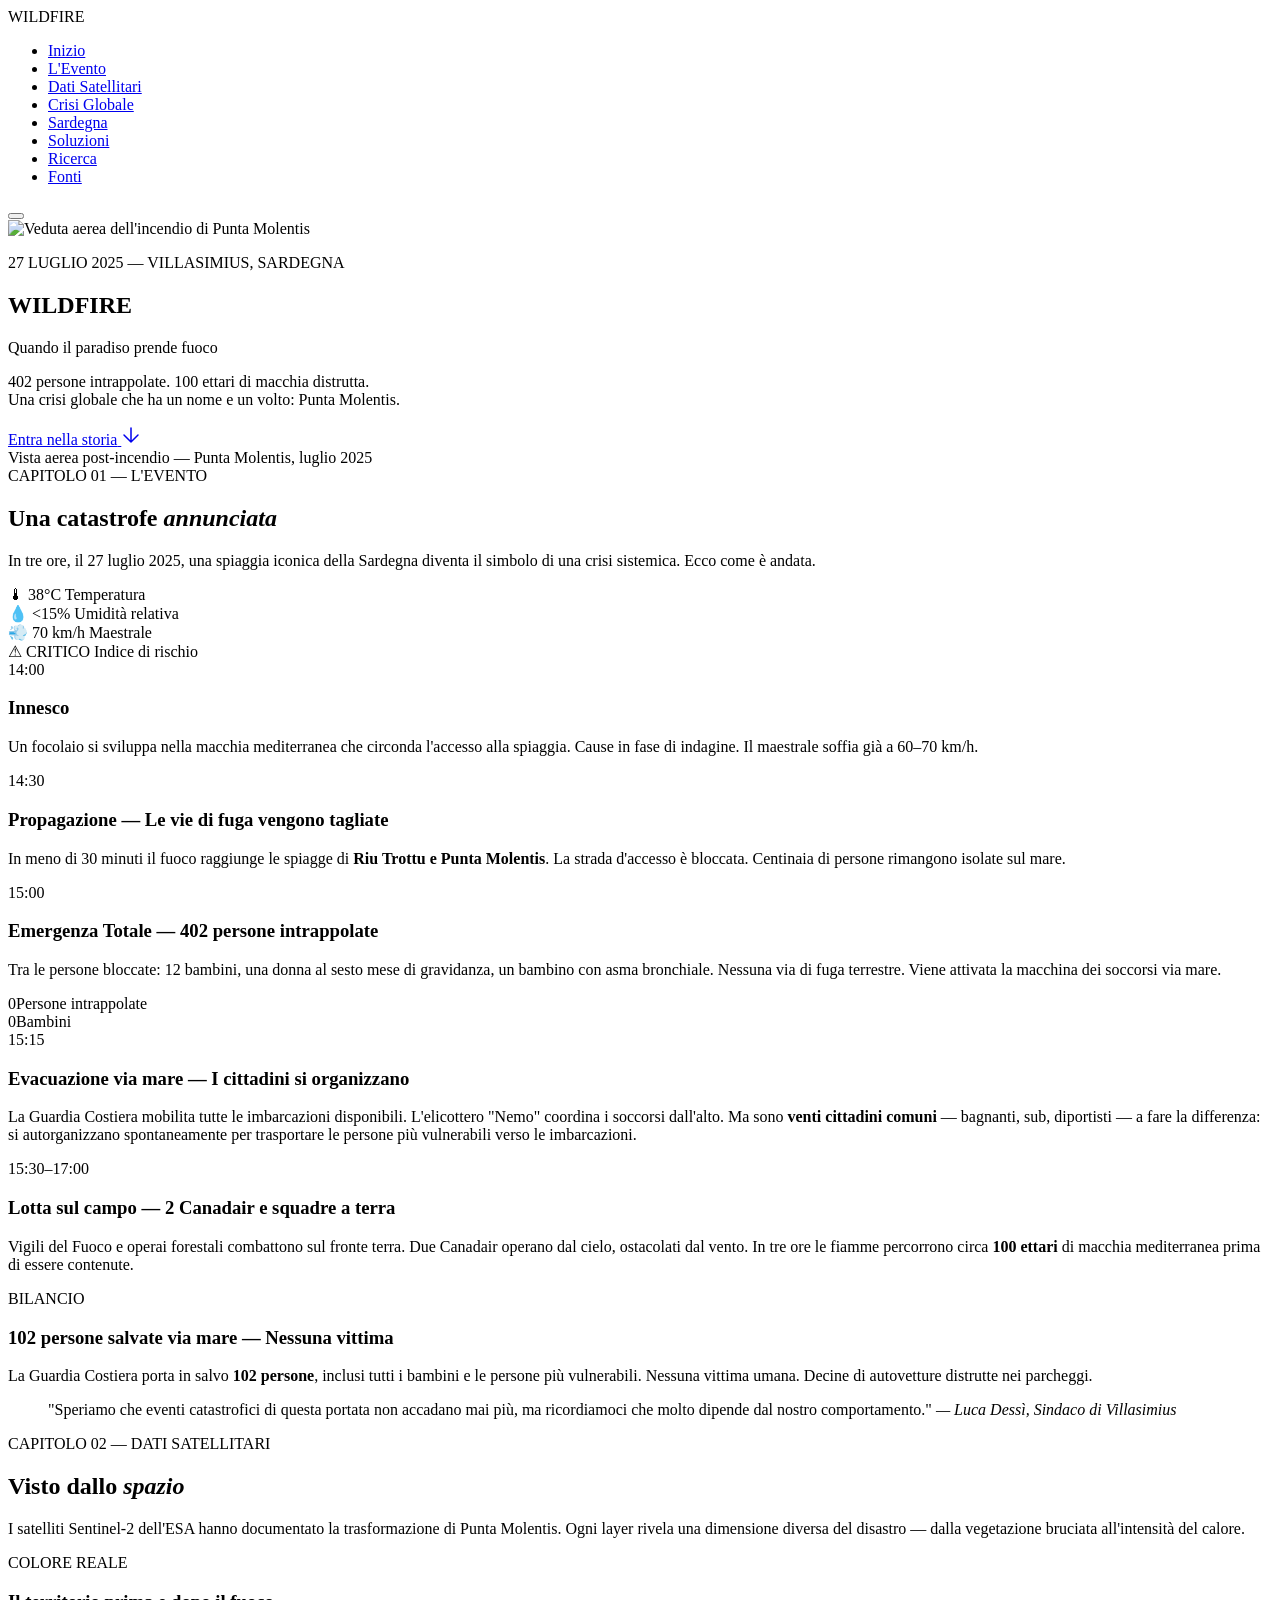
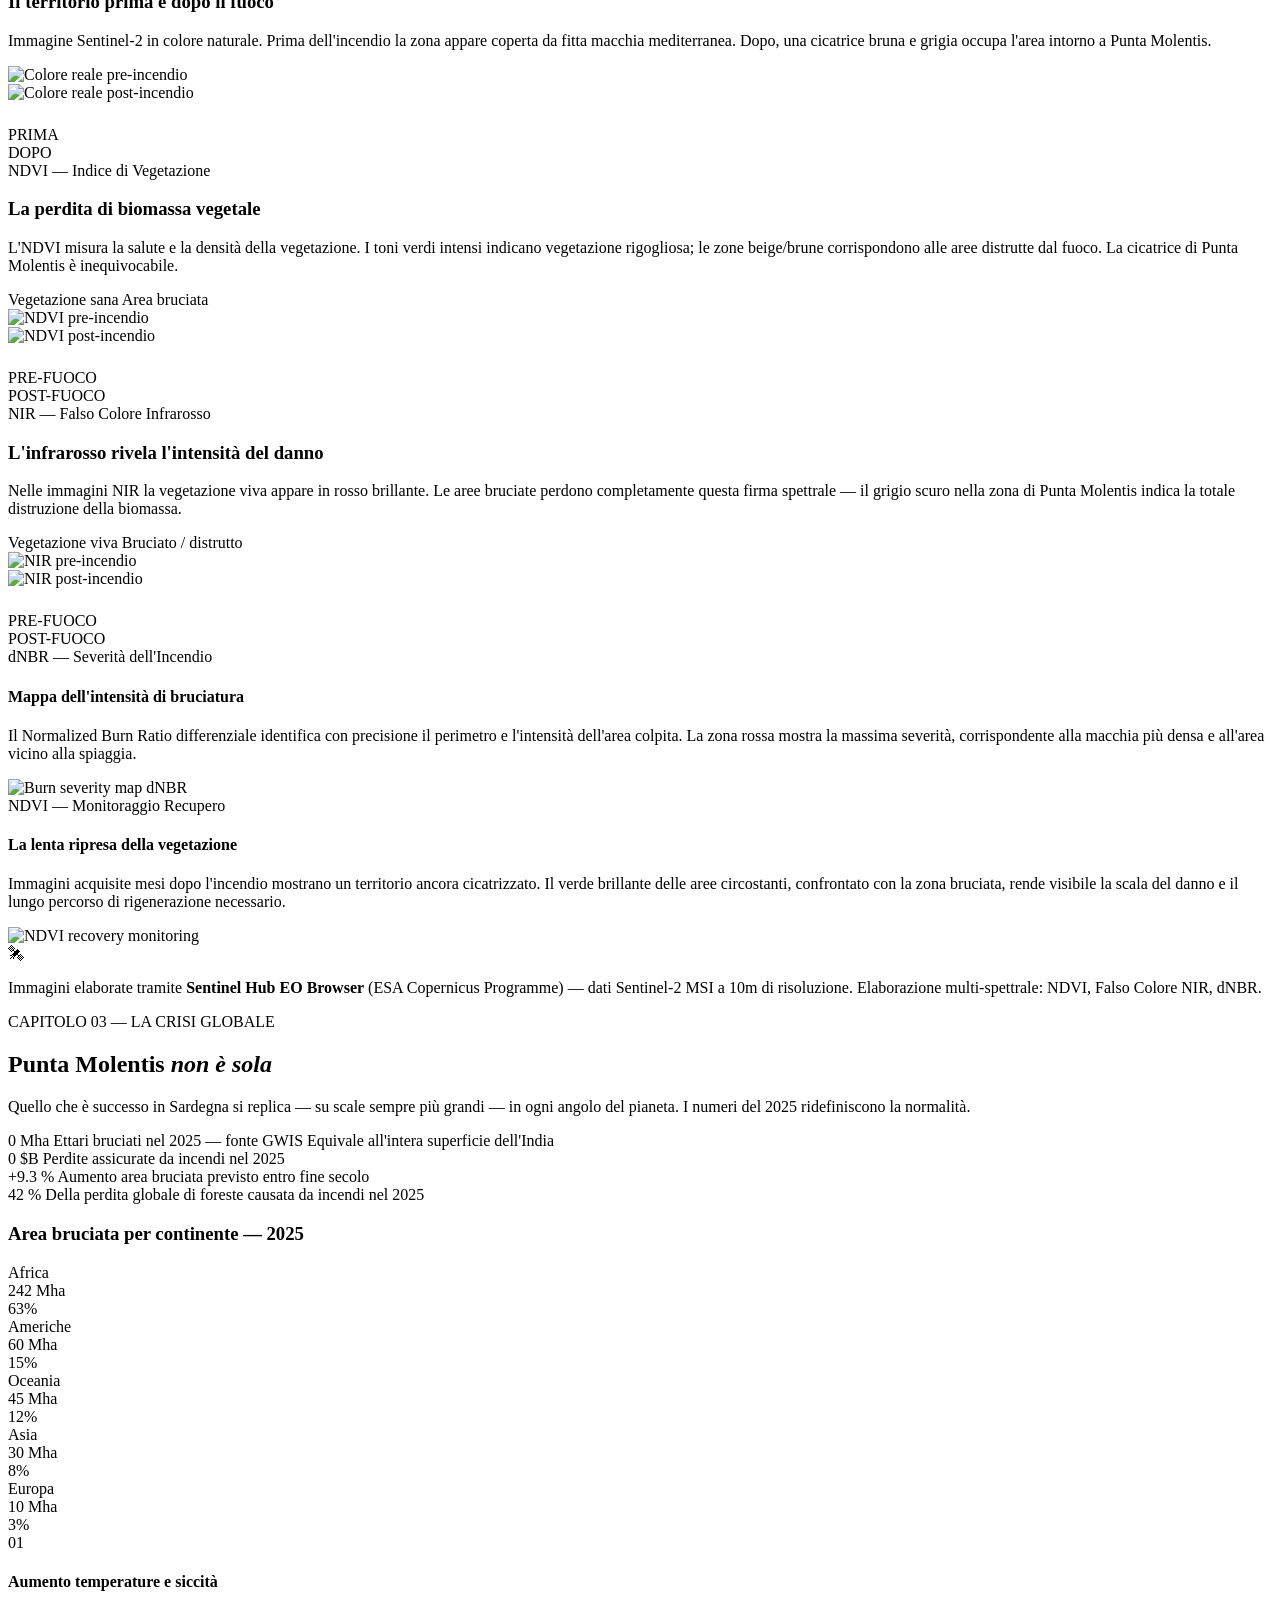
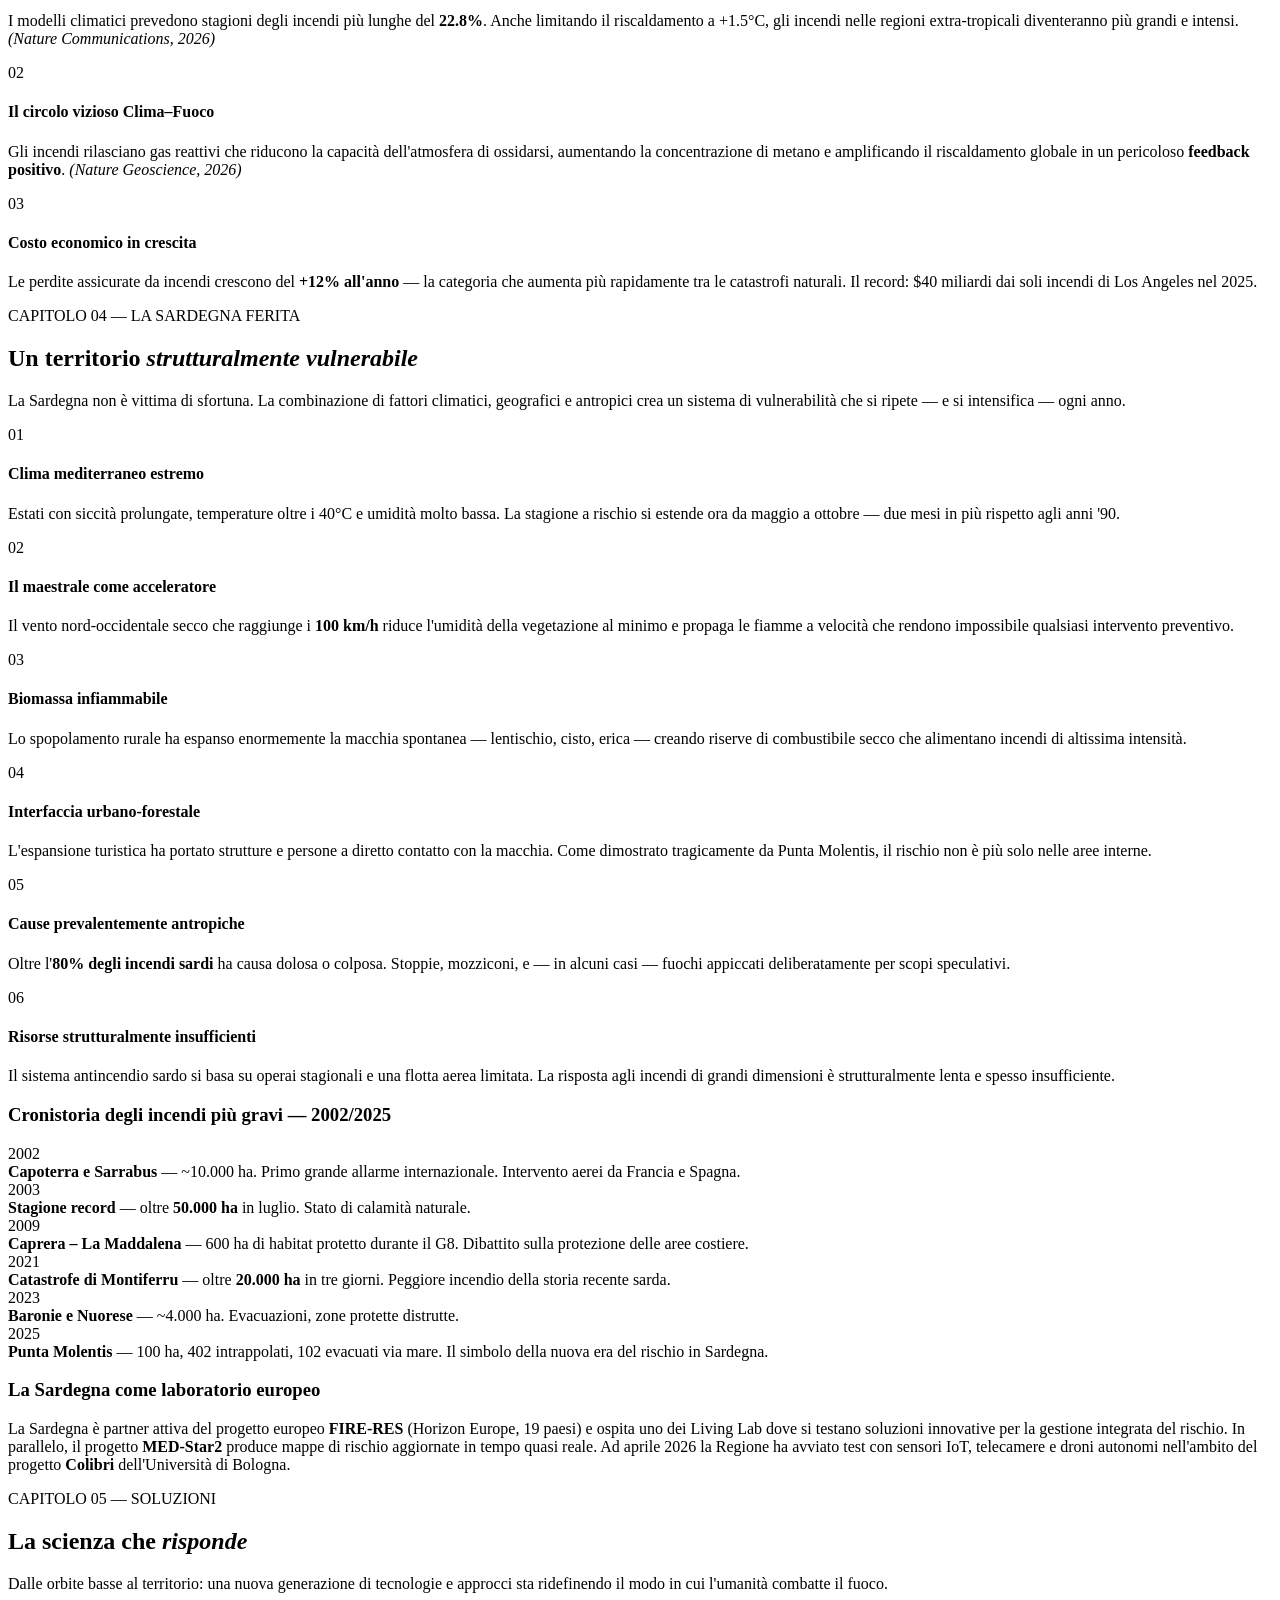
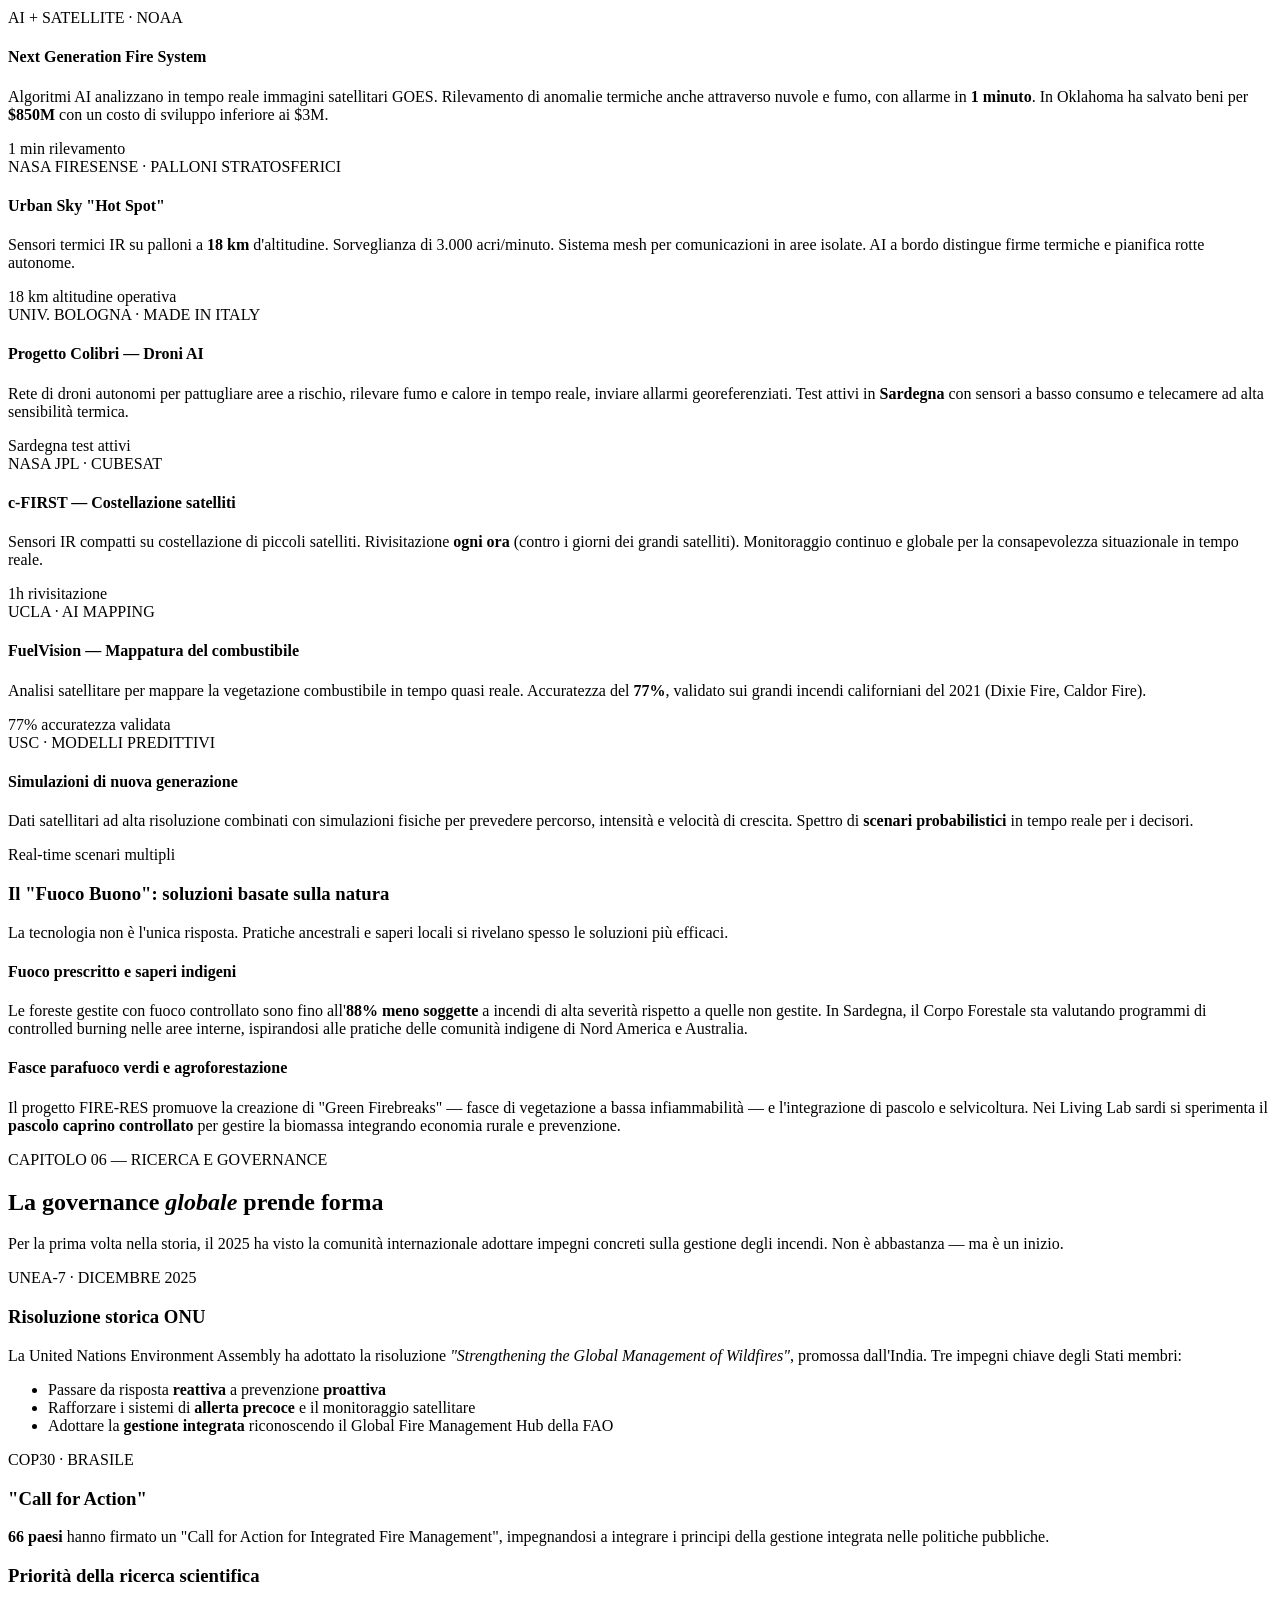
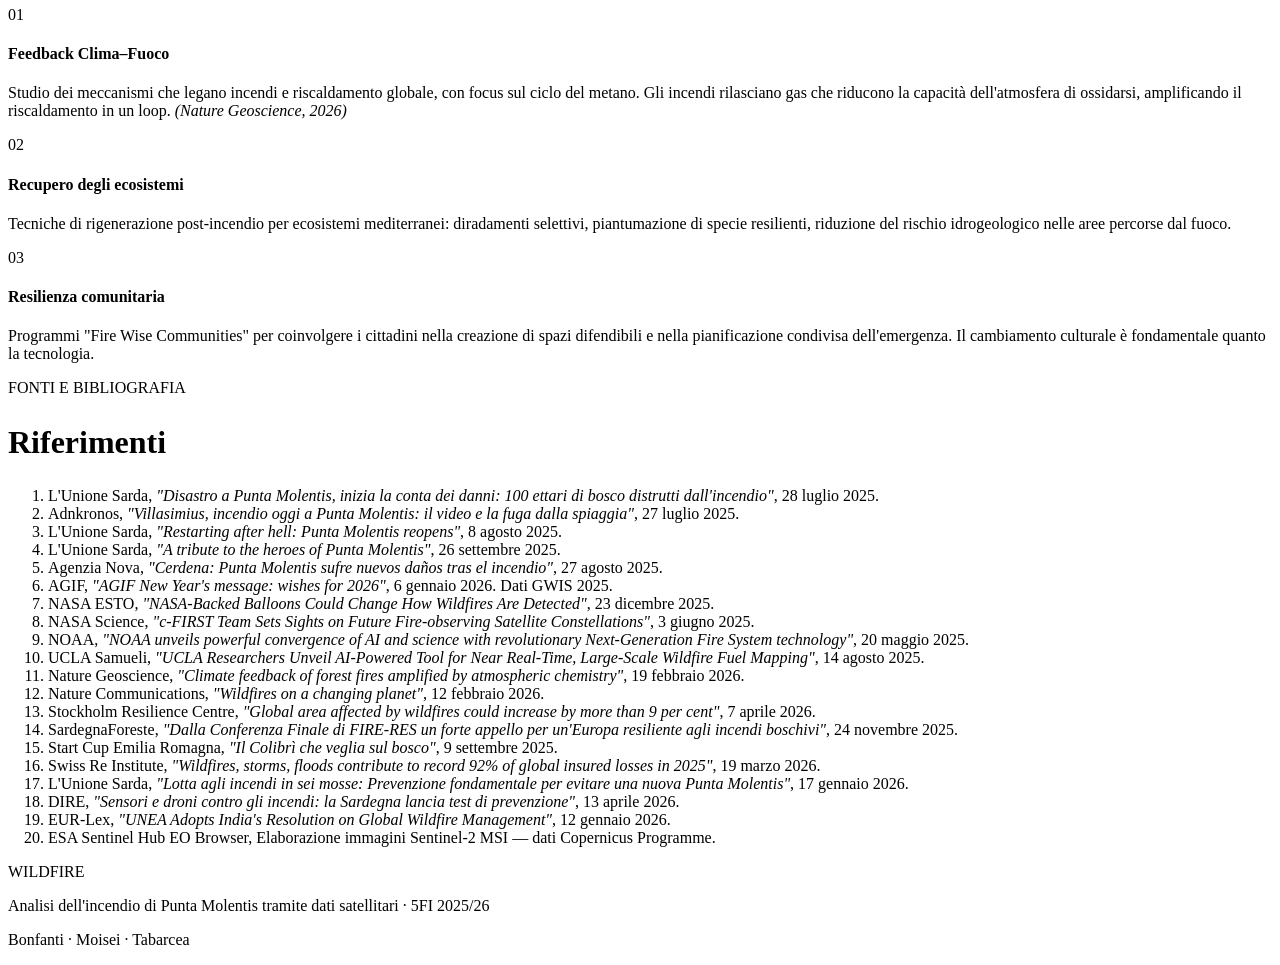
==== index.html @ 7dfd3ebc "Add files via upload" ====
<!DOCTYPE html>
<html lang="it">
<head>
  <meta charset="UTF-8" />
  <meta name="viewport" content="width=device-width, initial-scale=1.0"/>
  <title>Wildfire — Punta Molentis</title>
  <link rel="preconnect" href="https://fonts.googleapis.com"/>
  <link href="https://fonts.googleapis.com/css2?family=Playfair+Display:ital,wght@0,400;0,700;0,900;1,400;1,700&family=Outfit:wght@300;400;500;600;700&family=Space+Mono:ital,wght@0,400;0,700;1,400&display=swap" rel="stylesheet"/>
  <link rel="stylesheet" href="style.css"/>
</head>
<body>

  <!-- PROGRESS BAR -->
  <div class="progress-bar" id="progressBar"></div>

  <!-- NAV -->
  <nav class="navbar" id="navbar">
    <div class="nav-logo">WILDFIRE</div>
    <ul class="nav-links" id="navLinks">
      <li><a href="#hero">Inizio</a></li>
      <li><a href="#evento">L'Evento</a></li>
      <li><a href="#satellite">Dati Satellitari</a></li>
      <li><a href="#globale">Crisi Globale</a></li>
      <li><a href="#sardegna">Sardegna</a></li>
      <li><a href="#soluzioni">Soluzioni</a></li>
      <li><a href="#ricerca">Ricerca</a></li>
      <li><a href="#fonti">Fonti</a></li>
    </ul>
    <button class="nav-burger" id="burger" aria-label="Menu">
      <span></span><span></span><span></span>
    </button>
  </nav>

  <!-- ════════════════════════════════════════
       HERO — PUNTA MOLENTIS
  ════════════════════════════════════════ -->
  <section id="hero" class="hero">
    <div class="hero-bg">
      <img src="punta-molentis.jpeg" alt="Veduta aerea dell'incendio di Punta Molentis" class="hero-img" loading="eager"/>
      <div class="hero-overlay"></div>
    </div>
    <div class="hero-content">
      <p class="hero-date">27 LUGLIO 2025 — VILLASIMIUS, SARDEGNA</p>
      <h1 class="hero-title">WILDFIRE</h1>
      <p class="hero-subtitle">Quando il paradiso prende fuoco</p>
      <p class="hero-desc">402 persone intrappolate. 100 ettari di macchia distrutta.<br/>Una crisi globale che ha un nome e un volto: Punta Molentis.</p>
      <a href="#evento" class="hero-cta">
        <span>Entra nella storia</span>
        <svg width="20" height="20" viewBox="0 0 20 20" fill="none"><path d="M10 3v14M3 10l7 7 7-7" stroke="currentColor" stroke-width="1.5" stroke-linecap="round" stroke-linejoin="round"/></svg>
      </a>
    </div>
    <div class="hero-caption">Vista aerea post-incendio — Punta Molentis, luglio 2025</div>
  </section>

  <!-- ════════════════════════════════════════
       EVENTO — 27 LUGLIO
  ════════════════════════════════════════ -->
  <section id="evento" class="section sect-dark">
    <div class="chapter-label">CAPITOLO 01 — L'EVENTO</div>
    <div class="container">
      <h2 class="section-title">Una catastrofe <em>annunciata</em></h2>
      <p class="section-lead">In tre ore, il 27 luglio 2025, una spiaggia iconica della Sardegna diventa il simbolo di una crisi sistemica. Ecco come è andata.</p>

      <div class="conditions-bar">
        <div class="cond-item">
          <span class="cond-icon">🌡</span>
          <span class="cond-val">38°C</span>
          <span class="cond-label">Temperatura</span>
        </div>
        <div class="cond-item">
          <span class="cond-icon">💧</span>
          <span class="cond-val">&lt;15%</span>
          <span class="cond-label">Umidità relativa</span>
        </div>
        <div class="cond-item">
          <span class="cond-icon">💨</span>
          <span class="cond-val">70 km/h</span>
          <span class="cond-label">Maestrale</span>
        </div>
        <div class="cond-item cond-critical">
          <span class="cond-icon">⚠</span>
          <span class="cond-val">CRITICO</span>
          <span class="cond-label">Indice di rischio</span>
        </div>
      </div>

      <div class="timeline-v">

        <div class="tv-item" data-reveal>
          <div class="tv-time">14:00</div>
          <div class="tv-dot"></div>
          <div class="tv-body">
            <h3>Innesco</h3>
            <p>Un focolaio si sviluppa nella macchia mediterranea che circonda l'accesso alla spiaggia. Cause in fase di indagine. Il maestrale soffia già a 60–70 km/h.</p>
          </div>
        </div>

        <div class="tv-item" data-reveal>
          <div class="tv-time">14:30</div>
          <div class="tv-dot"></div>
          <div class="tv-body">
            <h3>Propagazione — Le vie di fuga vengono tagliate</h3>
            <p>In meno di 30 minuti il fuoco raggiunge le spiagge di <strong>Riu Trottu e Punta Molentis</strong>. La strada d'accesso è bloccata. Centinaia di persone rimangono isolate sul mare.</p>
          </div>
        </div>

        <div class="tv-item tv-critical" data-reveal>
          <div class="tv-time">15:00</div>
          <div class="tv-dot"></div>
          <div class="tv-body">
            <h3>Emergenza Totale — 402 persone intrappolate</h3>
            <p>Tra le persone bloccate: 12 bambini, una donna al sesto mese di gravidanza, un bambino con asma bronchiale. Nessuna via di fuga terrestre. Viene attivata la macchina dei soccorsi via mare.</p>
            <div class="tv-stat-row">
              <div class="tv-stat"><span class="ts-n" data-target="402">0</span><span class="ts-l">Persone intrappolate</span></div>
              <div class="tv-stat"><span class="ts-n" data-target="12">0</span><span class="ts-l">Bambini</span></div>
            </div>
          </div>
        </div>

        <div class="tv-item" data-reveal>
          <div class="tv-time">15:15</div>
          <div class="tv-dot"></div>
          <div class="tv-body">
            <h3>Evacuazione via mare — I cittadini si organizzano</h3>
            <p>La Guardia Costiera mobilita tutte le imbarcazioni disponibili. L'elicottero "Nemo" coordina i soccorsi dall'alto. Ma sono <strong>venti cittadini comuni</strong> — bagnanti, sub, diportisti — a fare la differenza: si autorganizzano spontaneamente per trasportare le persone più vulnerabili verso le imbarcazioni.</p>
          </div>
        </div>

        <div class="tv-item" data-reveal>
          <div class="tv-time">15:30–17:00</div>
          <div class="tv-dot"></div>
          <div class="tv-body">
            <h3>Lotta sul campo — 2 Canadair e squadre a terra</h3>
            <p>Vigili del Fuoco e operai forestali combattono sul fronte terra. Due Canadair operano dal cielo, ostacolati dal vento. In tre ore le fiamme percorrono circa <strong>100 ettari</strong> di macchia mediterranea prima di essere contenute.</p>
          </div>
        </div>

        <div class="tv-item tv-end" data-reveal>
          <div class="tv-time">BILANCIO</div>
          <div class="tv-dot tv-dot-end"></div>
          <div class="tv-body">
            <h3>102 persone salvate via mare — Nessuna vittima</h3>
            <p>La Guardia Costiera porta in salvo <strong>102 persone</strong>, inclusi tutti i bambini e le persone più vulnerabili. Nessuna vittima umana. Decine di autovetture distrutte nei parcheggi.</p>
            <blockquote class="inline-quote">
              "Speriamo che eventi catastrofici di questa portata non accadano mai più, ma ricordiamoci che molto dipende dal nostro comportamento."
              <cite>— Luca Dessì, Sindaco di Villasimius</cite>
            </blockquote>
          </div>
        </div>

      </div><!-- end timeline -->
    </div>
  </section>

  <!-- ════════════════════════════════════════
       DATI SATELLITARI
  ════════════════════════════════════════ -->
  <section id="satellite" class="section sect-black">
    <div class="chapter-label">CAPITOLO 02 — DATI SATELLITARI</div>
    <div class="container">
      <h2 class="section-title">Visto dallo <em>spazio</em></h2>
      <p class="section-lead">I satelliti Sentinel-2 dell'ESA hanno documentato la trasformazione di Punta Molentis. Ogni layer rivela una dimensione diversa del disastro — dalla vegetazione bruciata all'intensità del calore.</p>

      <!-- True Color Before/After Slider -->
      <div class="sat-block" data-reveal>
        <div class="sat-meta">
          <div class="sat-badge">COLORE REALE</div>
          <h3 class="sat-title">Il territorio prima e dopo il fuoco</h3>
          <p class="sat-desc">Immagine Sentinel-2 in colore naturale. Prima dell'incendio la zona appare coperta da fitta macchia mediterranea. Dopo, una cicatrice bruna e grigia occupa l'area intorno a Punta Molentis.</p>
        </div>
        <div class="compare-wrap">
          <div class="compare-slider" id="cs1">
            <img class="cs-before" src="Screenshot_2026-04-22_alle_10_32_32.png" alt="Colore reale pre-incendio"/>
            <div class="cs-after-wrap">
              <img class="cs-after" src="Screenshot_2026-04-22_alle_10_30_17.png" alt="Colore reale post-incendio"/>
            </div>
            <div class="cs-handle" id="cs1-handle">
              <div class="cs-line"></div>
              <div class="cs-btn">
                <svg width="20" height="20" viewBox="0 0 20 20"><path d="M6 10l-4 0M14 10l4 0M6 10l4-4M6 10l4 4M14 10l-4-4M14 10l-4 4" stroke="white" stroke-width="1.5" stroke-linecap="round"/></svg>
              </div>
            </div>
            <div class="cs-label-before">PRIMA</div>
            <div class="cs-label-after">DOPO</div>
          </div>
        </div>
      </div>

      <!-- NDVI Slider -->
      <div class="sat-block sat-block-reverse" data-reveal>
        <div class="sat-meta">
          <div class="sat-badge sat-green">NDVI — Indice di Vegetazione</div>
          <h3 class="sat-title">La perdita di biomassa vegetale</h3>
          <p class="sat-desc">L'NDVI misura la salute e la densità della vegetazione. I toni verdi intensi indicano vegetazione rigogliosa; le zone beige/brune corrispondono alle aree distrutte dal fuoco. La cicatrice di Punta Molentis è inequivocabile.</p>
          <div class="sat-legend">
            <span class="leg-item"><span class="leg-dot" style="background:#2d6e00"></span>Vegetazione sana</span>
            <span class="leg-item"><span class="leg-dot" style="background:#c8b060"></span>Area bruciata</span>
          </div>
        </div>
        <div class="compare-wrap">
          <div class="compare-slider" id="cs2">
            <img class="cs-before" src="Screenshot_2026-04-22_alle_10_36_27.png" alt="NDVI pre-incendio"/>
            <div class="cs-after-wrap">
              <img class="cs-after" src="Screenshot_2026-04-22_alle_10_43_47.png" alt="NDVI post-incendio"/>
            </div>
            <div class="cs-handle" id="cs2-handle">
              <div class="cs-line"></div>
              <div class="cs-btn">
                <svg width="20" height="20" viewBox="0 0 20 20"><path d="M6 10l-4 0M14 10l4 0M6 10l4-4M6 10l4 4M14 10l-4-4M14 10l-4 4" stroke="white" stroke-width="1.5" stroke-linecap="round"/></svg>
              </div>
            </div>
            <div class="cs-label-before">PRE-FUOCO</div>
            <div class="cs-label-after">POST-FUOCO</div>
          </div>
        </div>
      </div>

      <!-- NIR Slider -->
      <div class="sat-block" data-reveal>
        <div class="sat-meta">
          <div class="sat-badge sat-red">NIR — Falso Colore Infrarosso</div>
          <h3 class="sat-title">L'infrarosso rivela l'intensità del danno</h3>
          <p class="sat-desc">Nelle immagini NIR la vegetazione viva appare in rosso brillante. Le aree bruciate perdono completamente questa firma spettrale — il grigio scuro nella zona di Punta Molentis indica la totale distruzione della biomassa.</p>
          <div class="sat-legend">
            <span class="leg-item"><span class="leg-dot" style="background:#cc0000"></span>Vegetazione viva</span>
            <span class="leg-item"><span class="leg-dot" style="background:#3a2a1a"></span>Bruciato / distrutto</span>
          </div>
        </div>
        <div class="compare-wrap">
          <div class="compare-slider" id="cs3">
            <img class="cs-before" src="Screenshot_2026-04-22_alle_10_38_03.png" alt="NIR pre-incendio"/>
            <div class="cs-after-wrap">
              <img class="cs-after" src="Screenshot_2026-04-22_alle_10_38_48.png" alt="NIR post-incendio"/>
            </div>
            <div class="cs-handle" id="cs3-handle">
              <div class="cs-line"></div>
              <div class="cs-btn">
                <svg width="20" height="20" viewBox="0 0 20 20"><path d="M6 10l-4 0M14 10l4 0M6 10l4-4M6 10l4 4M14 10l-4-4M14 10l-4 4" stroke="white" stroke-width="1.5" stroke-linecap="round"/></svg>
              </div>
            </div>
            <div class="cs-label-before">PRE-FUOCO</div>
            <div class="cs-label-after">POST-FUOCO</div>
          </div>
        </div>
      </div>

      <!-- Burn Severity + Recovery -->
      <div class="sat-pair" data-reveal>
        <div class="sat-pair-item">
          <div class="sat-badge sat-orange">dNBR — Severità dell'Incendio</div>
          <h4>Mappa dell'intensità di bruciatura</h4>
          <p>Il Normalized Burn Ratio differenziale identifica con precisione il perimetro e l'intensità dell'area colpita. La zona rossa mostra la massima severità, corrispondente alla macchia più densa e all'area vicino alla spiaggia.</p>
          <img src="Screenshot_2026-04-22_alle_10_39_31.png" alt="Burn severity map dNBR" class="sat-single-img"/>
        </div>
        <div class="sat-pair-item">
          <div class="sat-badge sat-green">NDVI — Monitoraggio Recupero</div>
          <h4>La lenta ripresa della vegetazione</h4>
          <p>Immagini acquisite mesi dopo l'incendio mostrano un territorio ancora cicatrizzato. Il verde brillante delle aree circostanti, confrontato con la zona bruciata, rende visibile la scala del danno e il lungo percorso di rigenerazione necessario.</p>
          <img src="Screenshot_2026-04-22_alle_10_44_49.png" alt="NDVI recovery monitoring" class="sat-single-img"/>
        </div>
      </div>

      <div class="sat-note" data-reveal>
        <span class="sat-note-icon">🛰</span>
        <p>Immagini elaborate tramite <strong>Sentinel Hub EO Browser</strong> (ESA Copernicus Programme) — dati Sentinel-2 MSI a 10m di risoluzione. Elaborazione multi-spettrale: NDVI, Falso Colore NIR, dNBR.</p>
      </div>
    </div>
  </section>

  <!-- ════════════════════════════════════════
       CRISI GLOBALE
  ════════════════════════════════════════ -->
  <section id="globale" class="section sect-dark">
    <div class="chapter-label">CAPITOLO 03 — LA CRISI GLOBALE</div>
    <div class="container">
      <h2 class="section-title">Punta Molentis <em>non è sola</em></h2>
      <p class="section-lead">Quello che è successo in Sardegna si replica — su scale sempre più grandi — in ogni angolo del pianeta. I numeri del 2025 ridefiniscono la normalità.</p>

      <div class="big-numbers-grid" data-reveal>
        <div class="bn-item bn-main">
          <span class="bn-number" data-target="386">0</span>
          <span class="bn-unit">Mha</span>
          <span class="bn-label">Ettari bruciati nel 2025 — fonte GWIS</span>
          <span class="bn-context">Equivale all'intera superficie dell'India</span>
        </div>
        <div class="bn-item">
          <span class="bn-number" data-target="107">0</span>
          <span class="bn-unit">$B</span>
          <span class="bn-label">Perdite assicurate da incendi nel 2025</span>
        </div>
        <div class="bn-item">
          <span class="bn-number bn-pct">+9.3</span>
          <span class="bn-unit">%</span>
          <span class="bn-label">Aumento area bruciata previsto entro fine secolo</span>
        </div>
        <div class="bn-item">
          <span class="bn-number bn-pct">42</span>
          <span class="bn-unit">%</span>
          <span class="bn-label">Della perdita globale di foreste causata da incendi nel 2025</span>
        </div>
      </div>

      <!-- Bar Chart -->
      <div class="chart-section" data-reveal>
        <h3 class="chart-title">Area bruciata per continente — 2025</h3>
        <div class="bar-chart">
          <div class="bar-row">
            <span class="bar-label">Africa</span>
            <div class="bar-track">
              <div class="bar-fill" style="--w:63%">
                <span class="bar-val">242 Mha</span>
              </div>
            </div>
            <span class="bar-pct">63%</span>
          </div>
          <div class="bar-row">
            <span class="bar-label">Americhe</span>
            <div class="bar-track">
              <div class="bar-fill" style="--w:15.5%">
                <span class="bar-val">60 Mha</span>
              </div>
            </div>
            <span class="bar-pct">15%</span>
          </div>
          <div class="bar-row">
            <span class="bar-label">Oceania</span>
            <div class="bar-track">
              <div class="bar-fill" style="--w:11.7%">
                <span class="bar-val">45 Mha</span>
              </div>
            </div>
            <span class="bar-pct">12%</span>
          </div>
          <div class="bar-row">
            <span class="bar-label">Asia</span>
            <div class="bar-track">
              <div class="bar-fill" style="--w:7.8%">
                <span class="bar-val">30 Mha</span>
              </div>
            </div>
            <span class="bar-pct">8%</span>
          </div>
          <div class="bar-row bar-highlight">
            <span class="bar-label">Europa</span>
            <div class="bar-track">
              <div class="bar-fill" style="--w:2.6%">
                <span class="bar-val">10 Mha</span>
              </div>
            </div>
            <span class="bar-pct">3%</span>
          </div>
        </div>
      </div>

      <!-- Factors -->
      <div class="factors-grid" data-reveal>
        <div class="factor-card">
          <div class="factor-num">01</div>
          <h4>Aumento temperature e siccità</h4>
          <p>I modelli climatici prevedono stagioni degli incendi più lunghe del <strong>22.8%</strong>. Anche limitando il riscaldamento a +1.5°C, gli incendi nelle regioni extra-tropicali diventeranno più grandi e intensi. <em>(Nature Communications, 2026)</em></p>
        </div>
        <div class="factor-card">
          <div class="factor-num">02</div>
          <h4>Il circolo vizioso Clima–Fuoco</h4>
          <p>Gli incendi rilasciano gas reattivi che riducono la capacità dell'atmosfera di ossidarsi, aumentando la concentrazione di metano e amplificando il riscaldamento globale in un pericoloso <strong>feedback positivo</strong>. <em>(Nature Geoscience, 2026)</em></p>
        </div>
        <div class="factor-card">
          <div class="factor-num">03</div>
          <h4>Costo economico in crescita</h4>
          <p>Le perdite assicurate da incendi crescono del <strong>+12% all'anno</strong> — la categoria che aumenta più rapidamente tra le catastrofi naturali. Il record: $40 miliardi dai soli incendi di Los Angeles nel 2025.</p>
        </div>
      </div>
    </div>
  </section>

  <!-- ════════════════════════════════════════
       SARDEGNA
  ════════════════════════════════════════ -->
  <section id="sardegna" class="section sect-mid">
    <div class="chapter-label">CAPITOLO 04 — LA SARDEGNA FERITA</div>
    <div class="container">
      <h2 class="section-title">Un territorio <em>strutturalmente vulnerabile</em></h2>
      <p class="section-lead">La Sardegna non è vittima di sfortuna. La combinazione di fattori climatici, geografici e antropici crea un sistema di vulnerabilità che si ripete — e si intensifica — ogni anno.</p>

      <div class="vuln-grid" data-reveal>
        <div class="vc">
          <div class="vc-n">01</div>
          <h4>Clima mediterraneo estremo</h4>
          <p>Estati con siccità prolungate, temperature oltre i 40°C e umidità molto bassa. La stagione a rischio si estende ora da maggio a ottobre — due mesi in più rispetto agli anni '90.</p>
        </div>
        <div class="vc">
          <div class="vc-n">02</div>
          <h4>Il maestrale come acceleratore</h4>
          <p>Il vento nord-occidentale secco che raggiunge i <strong>100 km/h</strong> riduce l'umidità della vegetazione al minimo e propaga le fiamme a velocità che rendono impossibile qualsiasi intervento preventivo.</p>
        </div>
        <div class="vc">
          <div class="vc-n">03</div>
          <h4>Biomassa infiammabile</h4>
          <p>Lo spopolamento rurale ha espanso enormemente la macchia spontanea — lentischio, cisto, erica — creando riserve di combustibile secco che alimentano incendi di altissima intensità.</p>
        </div>
        <div class="vc">
          <div class="vc-n">04</div>
          <h4>Interfaccia urbano-forestale</h4>
          <p>L'espansione turistica ha portato strutture e persone a diretto contatto con la macchia. Come dimostrato tragicamente da Punta Molentis, il rischio non è più solo nelle aree interne.</p>
        </div>
        <div class="vc">
          <div class="vc-n">05</div>
          <h4>Cause prevalentemente antropiche</h4>
          <p>Oltre l'<strong>80% degli incendi sardi</strong> ha causa dolosa o colposa. Stoppie, mozziconi, e — in alcuni casi — fuochi appiccati deliberatamente per scopi speculativi.</p>
        </div>
        <div class="vc">
          <div class="vc-n">06</div>
          <h4>Risorse strutturalmente insufficienti</h4>
          <p>Il sistema antincendio sardo si basa su operai stagionali e una flotta aerea limitata. La risposta agli incendi di grandi dimensioni è strutturalmente lenta e spesso insufficiente.</p>
        </div>
      </div>

      <!-- Timeline storica -->
      <h3 class="sub-title" data-reveal>Cronistoria degli incendi più gravi — 2002/2025</h3>
      <div class="hist-timeline" data-reveal>
        <div class="ht-item">
          <div class="ht-year">2002</div>
          <div class="ht-text">
            <strong>Capoterra e Sarrabus</strong> — ~10.000 ha. Primo grande allarme internazionale. Intervento aerei da Francia e Spagna.
          </div>
        </div>
        <div class="ht-item">
          <div class="ht-year">2003</div>
          <div class="ht-text">
            <strong>Stagione record</strong> — oltre <strong>50.000 ha</strong> in luglio. Stato di calamità naturale.
          </div>
        </div>
        <div class="ht-item">
          <div class="ht-year">2009</div>
          <div class="ht-text">
            <strong>Caprera – La Maddalena</strong> — 600 ha di habitat protetto durante il G8. Dibattito sulla protezione delle aree costiere.
          </div>
        </div>
        <div class="ht-item">
          <div class="ht-year">2021</div>
          <div class="ht-text">
            <strong>Catastrofe di Montiferru</strong> — oltre <strong>20.000 ha</strong> in tre giorni. Peggiore incendio della storia recente sarda.
          </div>
        </div>
        <div class="ht-item">
          <div class="ht-year">2023</div>
          <div class="ht-text">
            <strong>Baronie e Nuorese</strong> — ~4.000 ha. Evacuazioni, zone protette distrutte.
          </div>
        </div>
        <div class="ht-item ht-now">
          <div class="ht-year">2025</div>
          <div class="ht-text">
            <strong>Punta Molentis</strong> — 100 ha, 402 intrappolati, 102 evacuati via mare. Il simbolo della nuova era del rischio in Sardegna.
          </div>
        </div>
      </div>

      <div class="project-box" data-reveal>
        <h3>La Sardegna come laboratorio europeo</h3>
        <p>La Sardegna è partner attiva del progetto europeo <strong>FIRE-RES</strong> (Horizon Europe, 19 paesi) e ospita uno dei Living Lab dove si testano soluzioni innovative per la gestione integrata del rischio. In parallelo, il progetto <strong>MED-Star2</strong> produce mappe di rischio aggiornate in tempo quasi reale. Ad aprile 2026 la Regione ha avviato test con sensori IoT, telecamere e droni autonomi nell'ambito del progetto <strong>Colibri</strong> dell'Università di Bologna.</p>
      </div>
    </div>
  </section>

  <!-- ════════════════════════════════════════
       SOLUZIONI
  ════════════════════════════════════════ -->
  <section id="soluzioni" class="section sect-dark">
    <div class="chapter-label">CAPITOLO 05 — SOLUZIONI</div>
    <div class="container">
      <h2 class="section-title">La scienza che <em>risponde</em></h2>
      <p class="section-lead">Dalle orbite basse al territorio: una nuova generazione di tecnologie e approcci sta ridefinendo il modo in cui l'umanità combatte il fuoco.</p>

      <div class="sol-grid">
        <div class="sol-card" data-reveal>
          <div class="sol-tag">AI + SATELLITE · NOAA</div>
          <h4>Next Generation Fire System</h4>
          <p>Algoritmi AI analizzano in tempo reale immagini satellitari GOES. Rilevamento di anomalie termiche anche attraverso nuvole e fumo, con allarme in <strong>1 minuto</strong>. In Oklahoma ha salvato beni per <strong>$850M</strong> con un costo di sviluppo inferiore ai $3M.</p>
          <div class="sol-metric"><span>1 min</span> rilevamento</div>
        </div>
        <div class="sol-card" data-reveal>
          <div class="sol-tag">NASA FIRESENSE · PALLONI STRATOSFERICI</div>
          <h4>Urban Sky "Hot Spot"</h4>
          <p>Sensori termici IR su palloni a <strong>18 km</strong> d'altitudine. Sorveglianza di 3.000 acri/minuto. Sistema mesh per comunicazioni in aree isolate. AI a bordo distingue firme termiche e pianifica rotte autonome.</p>
          <div class="sol-metric"><span>18 km</span> altitudine operativa</div>
        </div>
        <div class="sol-card" data-reveal>
          <div class="sol-tag">UNIV. BOLOGNA · MADE IN ITALY</div>
          <h4>Progetto Colibri — Droni AI</h4>
          <p>Rete di droni autonomi per pattugliare aree a rischio, rilevare fumo e calore in tempo reale, inviare allarmi georeferenziati. Test attivi in <strong>Sardegna</strong> con sensori a basso consumo e telecamere ad alta sensibilità termica.</p>
          <div class="sol-metric"><span>Sardegna</span> test attivi</div>
        </div>
        <div class="sol-card" data-reveal>
          <div class="sol-tag">NASA JPL · CUBESAT</div>
          <h4>c-FIRST — Costellazione satelliti</h4>
          <p>Sensori IR compatti su costellazione di piccoli satelliti. Rivisitazione <strong>ogni ora</strong> (contro i giorni dei grandi satelliti). Monitoraggio continuo e globale per la consapevolezza situazionale in tempo reale.</p>
          <div class="sol-metric"><span>1h</span> rivisitazione</div>
        </div>
        <div class="sol-card" data-reveal>
          <div class="sol-tag">UCLA · AI MAPPING</div>
          <h4>FuelVision — Mappatura del combustibile</h4>
          <p>Analisi satellitare per mappare la vegetazione combustibile in tempo quasi reale. Accuratezza del <strong>77%</strong>, validato sui grandi incendi californiani del 2021 (Dixie Fire, Caldor Fire).</p>
          <div class="sol-metric"><span>77%</span> accuratezza validata</div>
        </div>
        <div class="sol-card" data-reveal>
          <div class="sol-tag">USC · MODELLI PREDITTIVI</div>
          <h4>Simulazioni di nuova generazione</h4>
          <p>Dati satellitari ad alta risoluzione combinati con simulazioni fisiche per prevedere percorso, intensità e velocità di crescita. Spettro di <strong>scenari probabilistici</strong> in tempo reale per i decisori.</p>
          <div class="sol-metric"><span>Real-time</span> scenari multipli</div>
        </div>
      </div>

      <div class="nature-section" data-reveal>
        <div class="ns-header">
          <h3>Il "Fuoco Buono": soluzioni basate sulla natura</h3>
          <p>La tecnologia non è l'unica risposta. Pratiche ancestrali e saperi locali si rivelano spesso le soluzioni più efficaci.</p>
        </div>
        <div class="ns-grid">
          <div class="ns-item">
            <h4>Fuoco prescritto e saperi indigeni</h4>
            <p>Le foreste gestite con fuoco controllato sono fino all'<strong>88% meno soggette</strong> a incendi di alta severità rispetto a quelle non gestite. In Sardegna, il Corpo Forestale sta valutando programmi di controlled burning nelle aree interne, ispirandosi alle pratiche delle comunità indigene di Nord America e Australia.</p>
          </div>
          <div class="ns-item">
            <h4>Fasce parafuoco verdi e agroforestazione</h4>
            <p>Il progetto FIRE-RES promuove la creazione di "Green Firebreaks" — fasce di vegetazione a bassa infiammabilità — e l'integrazione di pascolo e selvicoltura. Nei Living Lab sardi si sperimenta il <strong>pascolo caprino controllato</strong> per gestire la biomassa integrando economia rurale e prevenzione.</p>
          </div>
        </div>
      </div>
    </div>
  </section>

  <!-- ════════════════════════════════════════
       RICERCA
  ════════════════════════════════════════ -->
  <section id="ricerca" class="section sect-black">
    <div class="chapter-label">CAPITOLO 06 — RICERCA E GOVERNANCE</div>
    <div class="container">
      <h2 class="section-title">La governance <em>globale</em> prende forma</h2>
      <p class="section-lead">Per la prima volta nella storia, il 2025 ha visto la comunità internazionale adottare impegni concreti sulla gestione degli incendi. Non è abbastanza — ma è un inizio.</p>

      <div class="gov-grid" data-reveal>
        <div class="gov-card gov-big">
          <div class="gov-badge">UNEA-7 · DICEMBRE 2025</div>
          <h3>Risoluzione storica ONU</h3>
          <p>La United Nations Environment Assembly ha adottato la risoluzione <em>"Strengthening the Global Management of Wildfires"</em>, promossa dall'India. Tre impegni chiave degli Stati membri:</p>
          <ul class="gov-list">
            <li>Passare da risposta <strong>reattiva</strong> a prevenzione <strong>proattiva</strong></li>
            <li>Rafforzare i sistemi di <strong>allerta precoce</strong> e il monitoraggio satellitare</li>
            <li>Adottare la <strong>gestione integrata</strong> riconoscendo il Global Fire Management Hub della FAO</li>
          </ul>
        </div>
        <div class="gov-card">
          <div class="gov-badge">COP30 · BRASILE</div>
          <h3>"Call for Action"</h3>
          <p><strong>66 paesi</strong> hanno firmato un "Call for Action for Integrated Fire Management", impegnandosi a integrare i principi della gestione integrata nelle politiche pubbliche.</p>
        </div>
      </div>

      <h3 class="sub-title" data-reveal>Priorità della ricerca scientifica</h3>
      <div class="res-grid" data-reveal>
        <div class="res-item">
          <span class="res-n">01</span>
          <h4>Feedback Clima–Fuoco</h4>
          <p>Studio dei meccanismi che legano incendi e riscaldamento globale, con focus sul ciclo del metano. Gli incendi rilasciano gas che riducono la capacità dell'atmosfera di ossidarsi, amplificando il riscaldamento in un loop. <em>(Nature Geoscience, 2026)</em></p>
        </div>
        <div class="res-item">
          <span class="res-n">02</span>
          <h4>Recupero degli ecosistemi</h4>
          <p>Tecniche di rigenerazione post-incendio per ecosistemi mediterranei: diradamenti selettivi, piantumazione di specie resilienti, riduzione del rischio idrogeologico nelle aree percorse dal fuoco.</p>
        </div>
        <div class="res-item">
          <span class="res-n">03</span>
          <h4>Resilienza comunitaria</h4>
          <p>Programmi "Fire Wise Communities" per coinvolgere i cittadini nella creazione di spazi difendibili e nella pianificazione condivisa dell'emergenza. Il cambiamento culturale è fondamentale quanto la tecnologia.</p>
        </div>
      </div>
  
  <!-- ════════════════════════════════════════
       FONTI
  ════════════════════════════════════════ -->
  <section id="fonti" class="section sect-black">
    <div class="container">
      <div class="chapter-label">FONTI E BIBLIOGRAFIA</div>
      <h2 class="section-title" style="font-size:2rem">Riferimenti</h2>
      <ol class="bib-list">
        <li>L'Unione Sarda, <em>"Disastro a Punta Molentis, inizia la conta dei danni: 100 ettari di bosco distrutti dall'incendio"</em>, 28 luglio 2025.</li>
        <li>Adnkronos, <em>"Villasimius, incendio oggi a Punta Molentis: il video e la fuga dalla spiaggia"</em>, 27 luglio 2025.</li>
        <li>L'Unione Sarda, <em>"Restarting after hell: Punta Molentis reopens"</em>, 8 agosto 2025.</li>
        <li>L'Unione Sarda, <em>"A tribute to the heroes of Punta Molentis"</em>, 26 settembre 2025.</li>
        <li>Agenzia Nova, <em>"Cerdena: Punta Molentis sufre nuevos daños tras el incendio"</em>, 27 agosto 2025.</li>
        <li>AGIF, <em>"AGIF New Year's message: wishes for 2026"</em>, 6 gennaio 2026. Dati GWIS 2025.</li>
        <li>NASA ESTO, <em>"NASA-Backed Balloons Could Change How Wildfires Are Detected"</em>, 23 dicembre 2025.</li>
        <li>NASA Science, <em>"c-FIRST Team Sets Sights on Future Fire-observing Satellite Constellations"</em>, 3 giugno 2025.</li>
        <li>NOAA, <em>"NOAA unveils powerful convergence of AI and science with revolutionary Next-Generation Fire System technology"</em>, 20 maggio 2025.</li>
        <li>UCLA Samueli, <em>"UCLA Researchers Unveil AI-Powered Tool for Near Real-Time, Large-Scale Wildfire Fuel Mapping"</em>, 14 agosto 2025.</li>
        <li>Nature Geoscience, <em>"Climate feedback of forest fires amplified by atmospheric chemistry"</em>, 19 febbraio 2026.</li>
        <li>Nature Communications, <em>"Wildfires on a changing planet"</em>, 12 febbraio 2026.</li>
        <li>Stockholm Resilience Centre, <em>"Global area affected by wildfires could increase by more than 9 per cent"</em>, 7 aprile 2026.</li>
        <li>SardegnaForeste, <em>"Dalla Conferenza Finale di FIRE-RES un forte appello per un'Europa resiliente agli incendi boschivi"</em>, 24 novembre 2025.</li>
        <li>Start Cup Emilia Romagna, <em>"Il Colibrì che veglia sul bosco"</em>, 9 settembre 2025.</li>
        <li>Swiss Re Institute, <em>"Wildfires, storms, floods contribute to record 92% of global insured losses in 2025"</em>, 19 marzo 2026.</li>
        <li>L'Unione Sarda, <em>"Lotta agli incendi in sei mosse: Prevenzione fondamentale per evitare una nuova Punta Molentis"</em>, 17 gennaio 2026.</li>
        <li>DIRE, <em>"Sensori e droni contro gli incendi: la Sardegna lancia test di prevenzione"</em>, 13 aprile 2026.</li>
        <li>EUR-Lex, <em>"UNEA Adopts India's Resolution on Global Wildfire Management"</em>, 12 gennaio 2026.</li>
        <li>ESA Sentinel Hub EO Browser, Elaborazione immagini Sentinel-2 MSI — dati Copernicus Programme.</li>
      </ol>
    </div>
  </section>

  <footer class="site-footer">
    <p class="footer-title">WILDFIRE</p>
    <p class="footer-sub">Analisi dell'incendio di Punta Molentis tramite dati satellitari · 5FI 2025/26</p>
    <p class="footer-names">Bonfanti · Moisei · Tabarcea</p>
  </footer>

  <script src="script.js"></script>
</body>
</html>
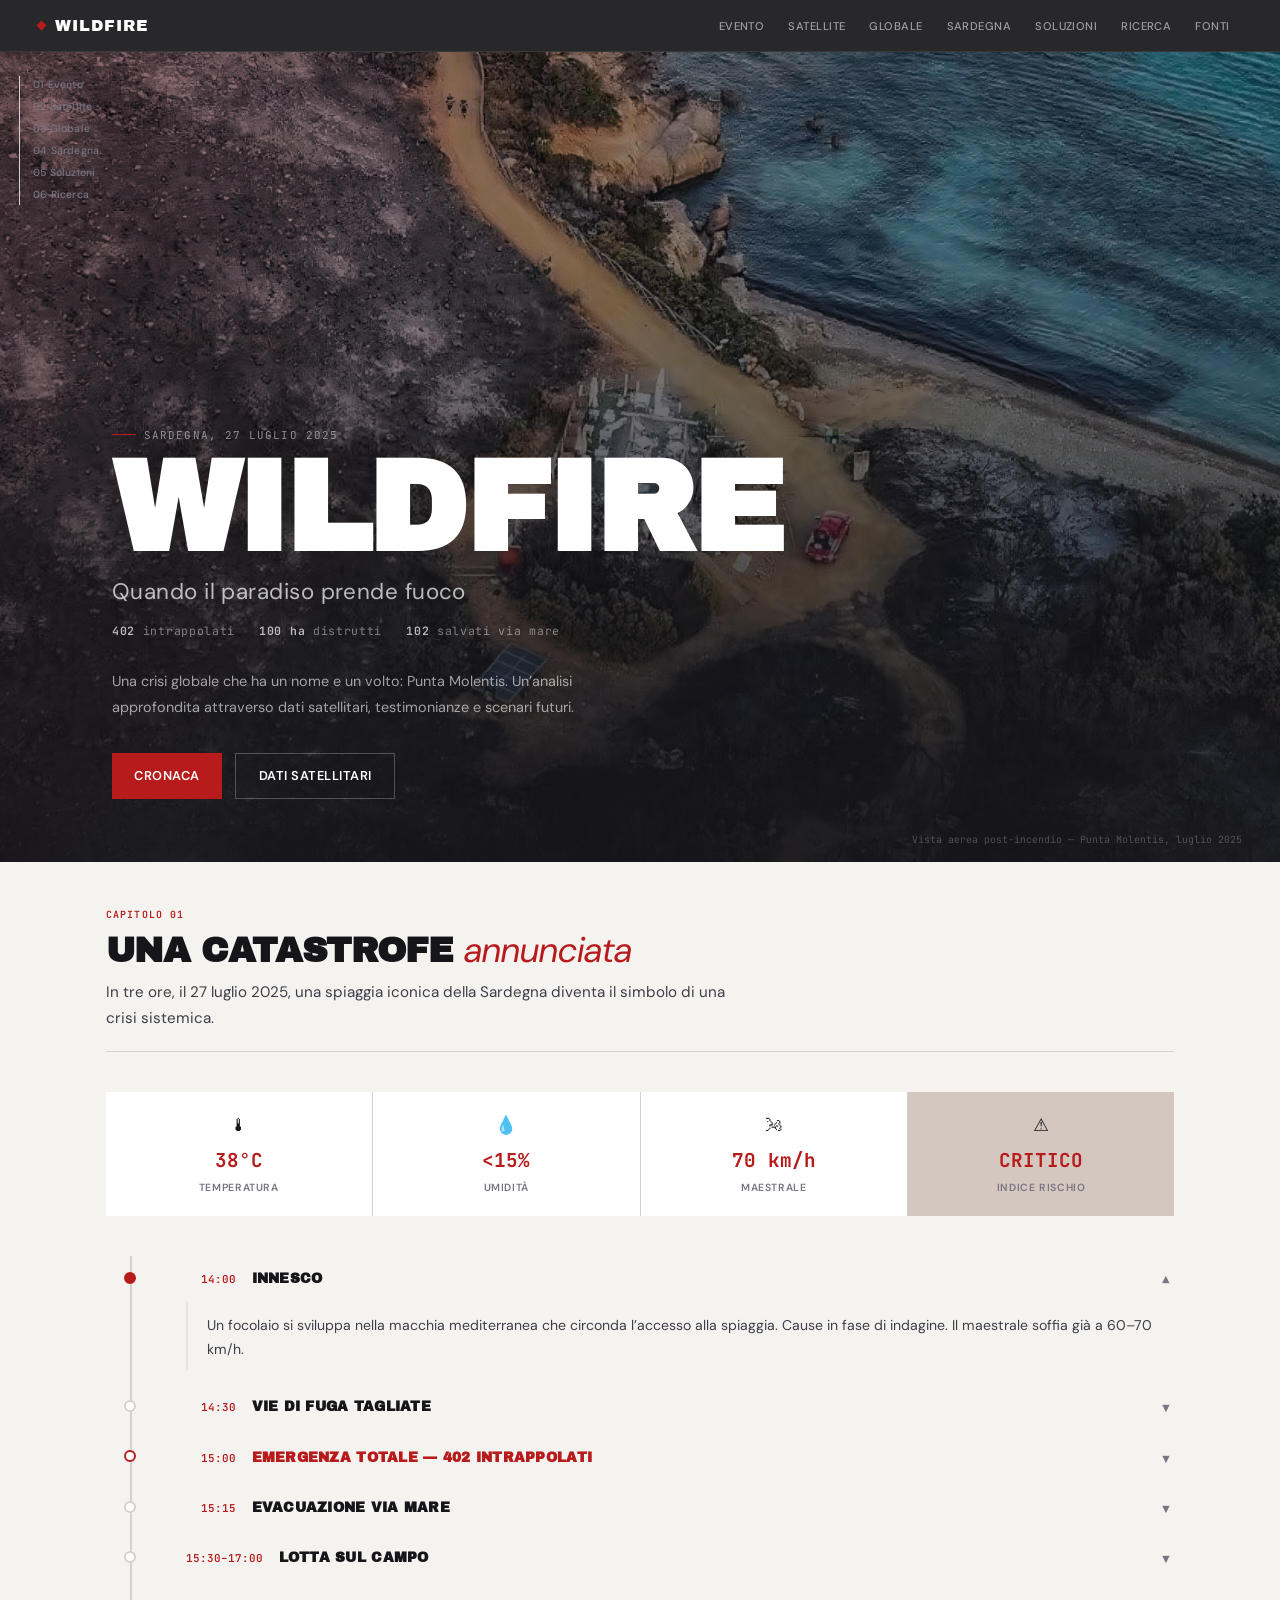
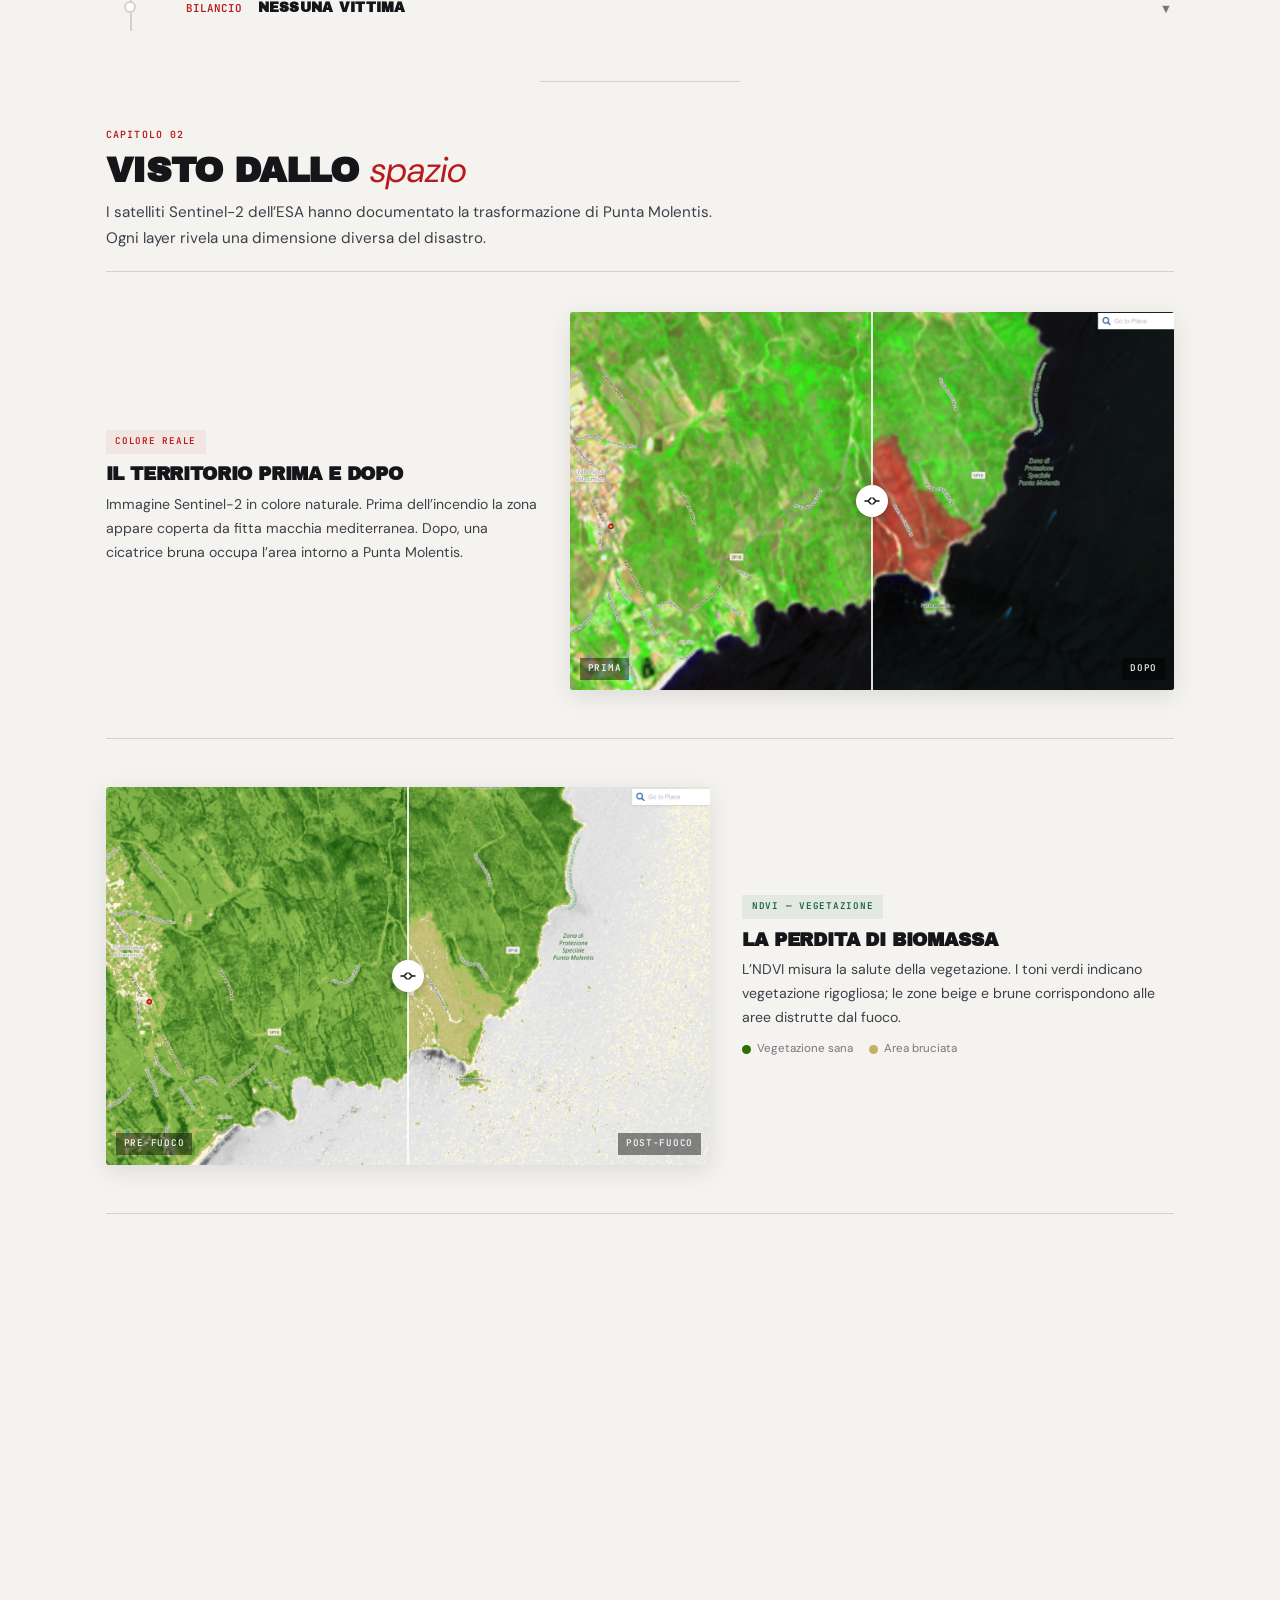
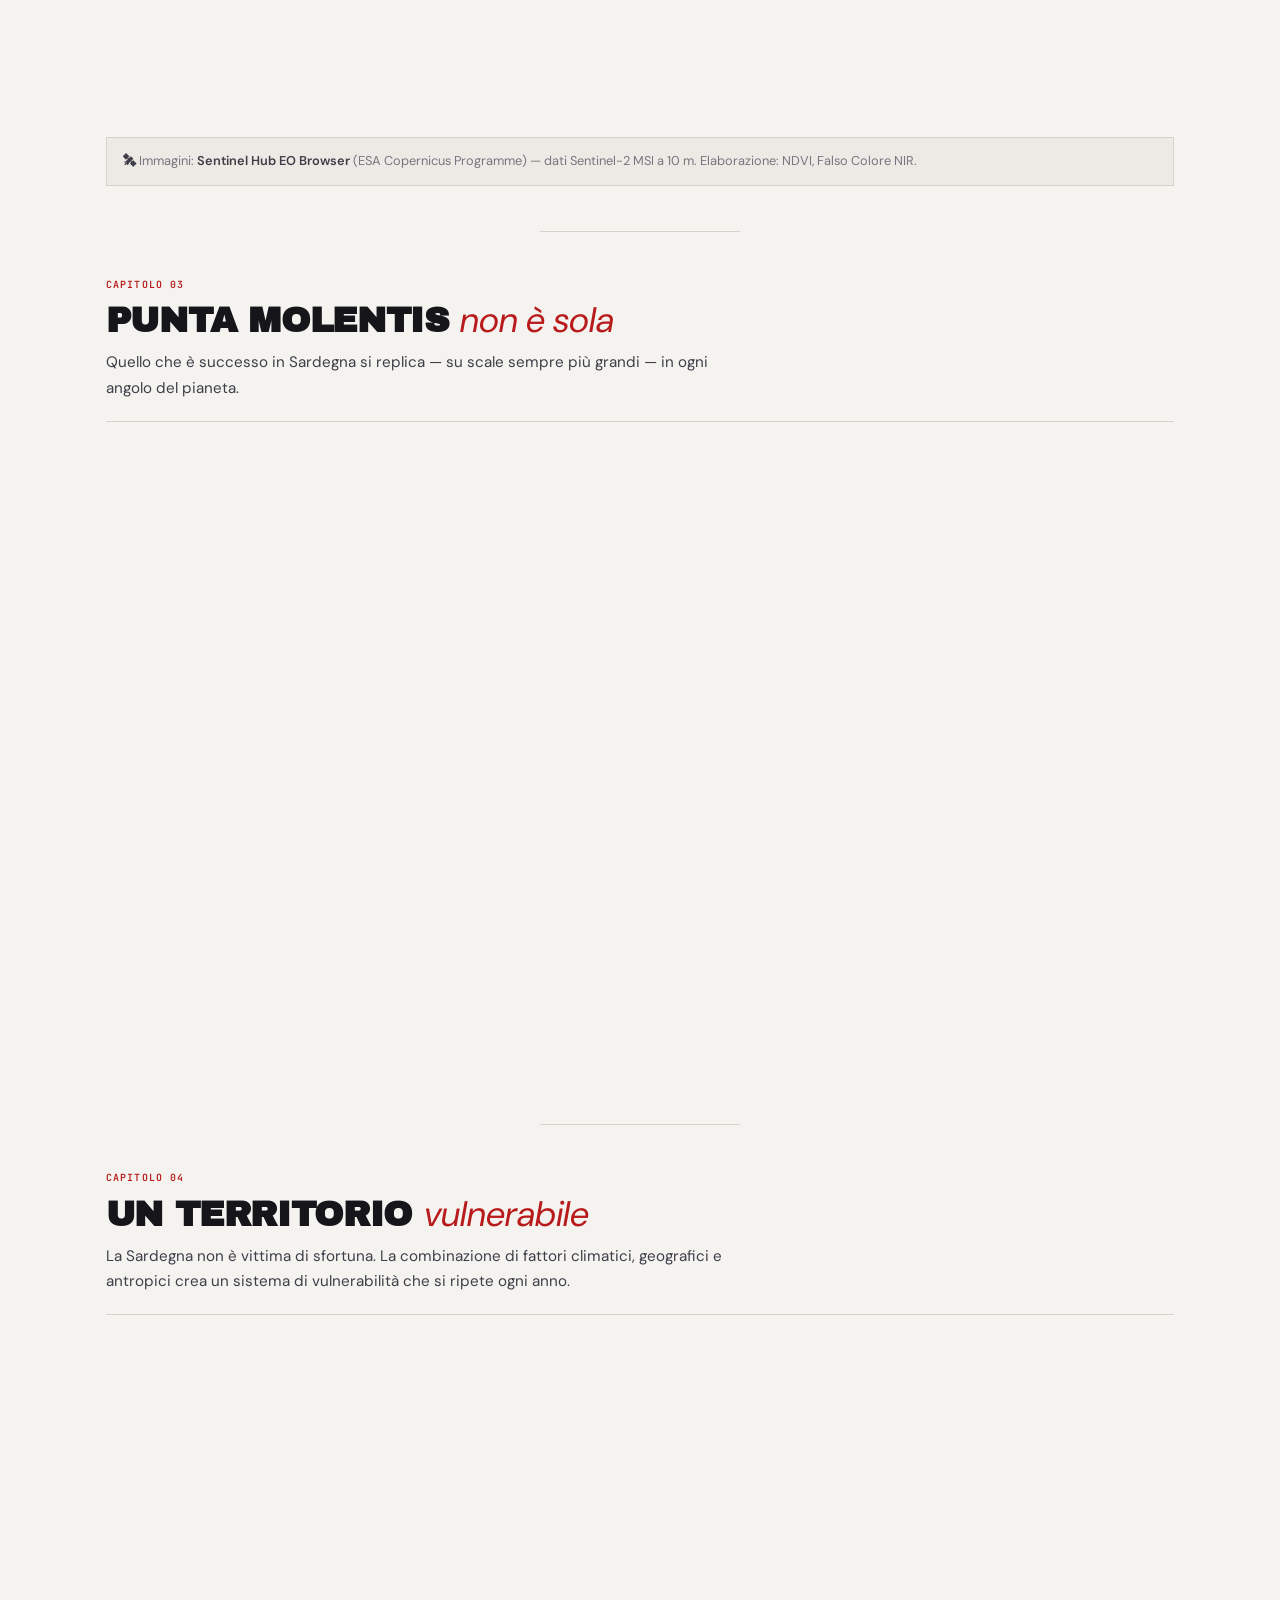
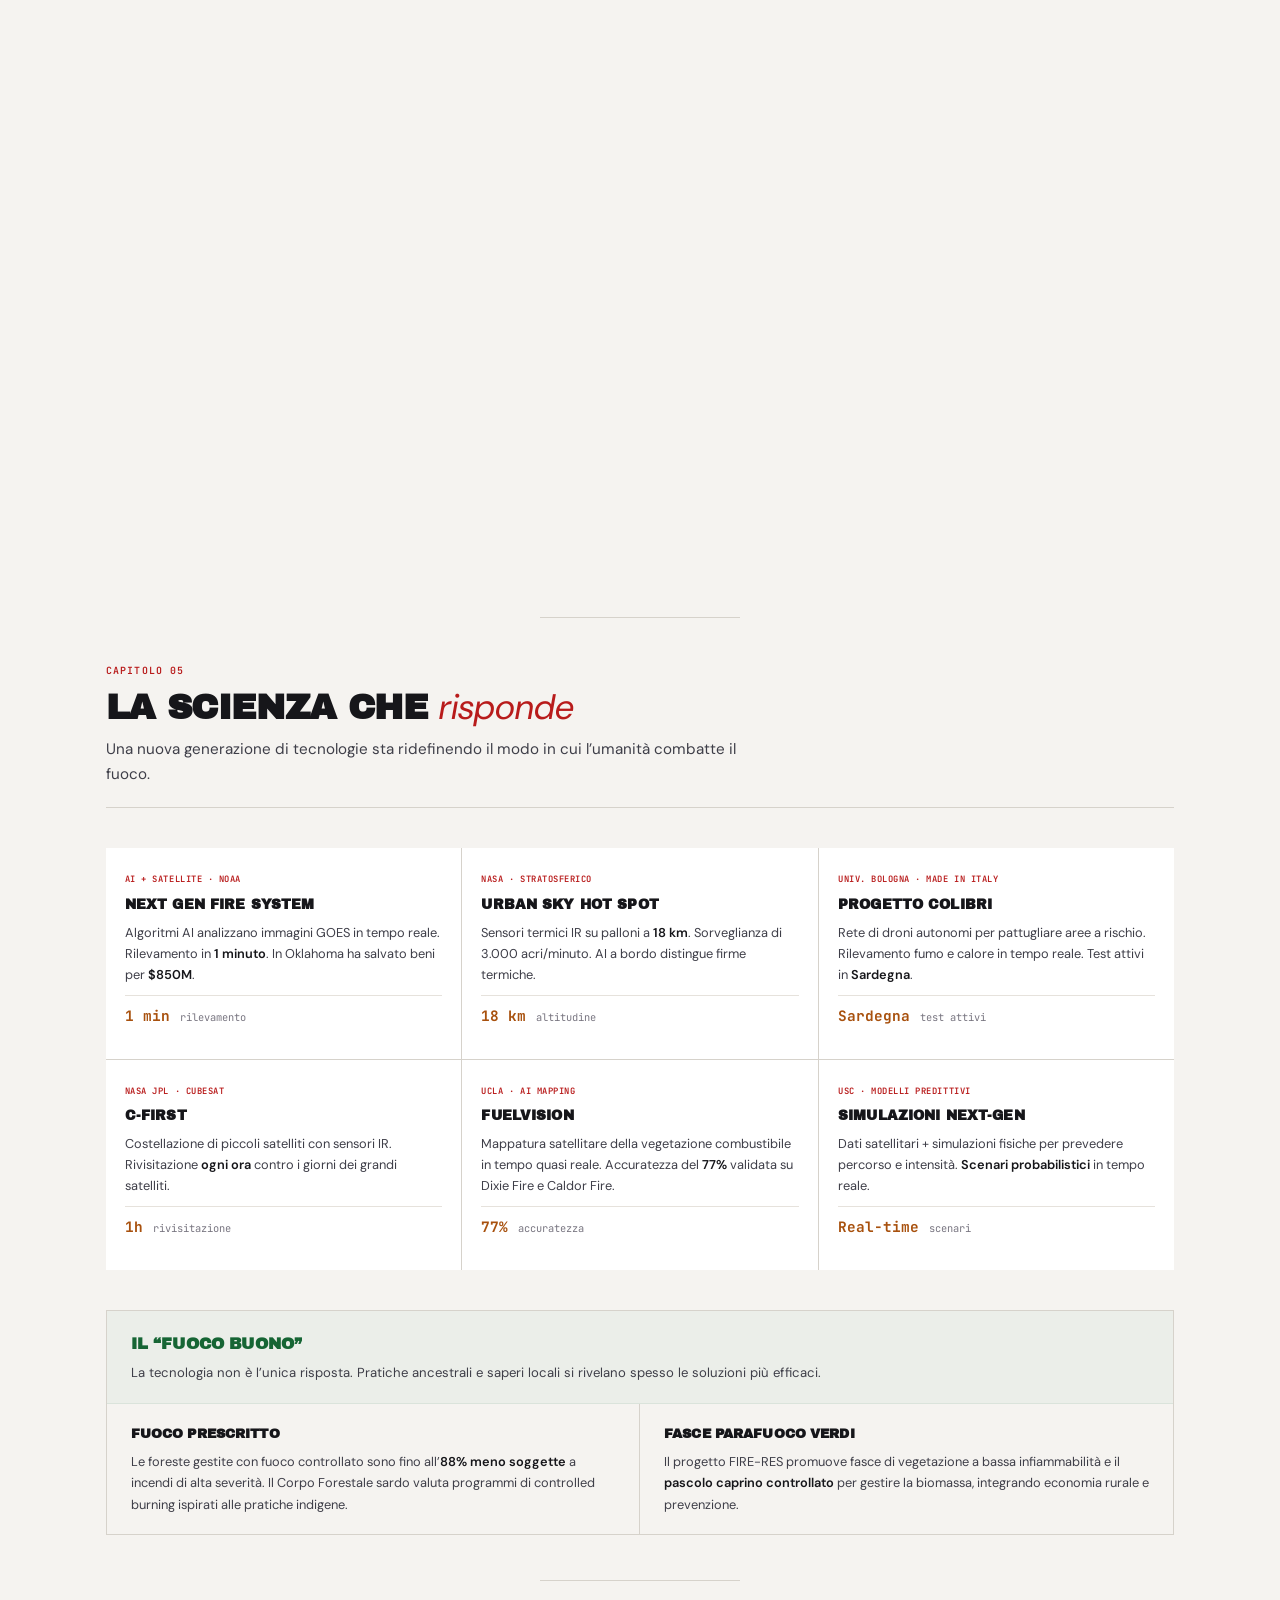
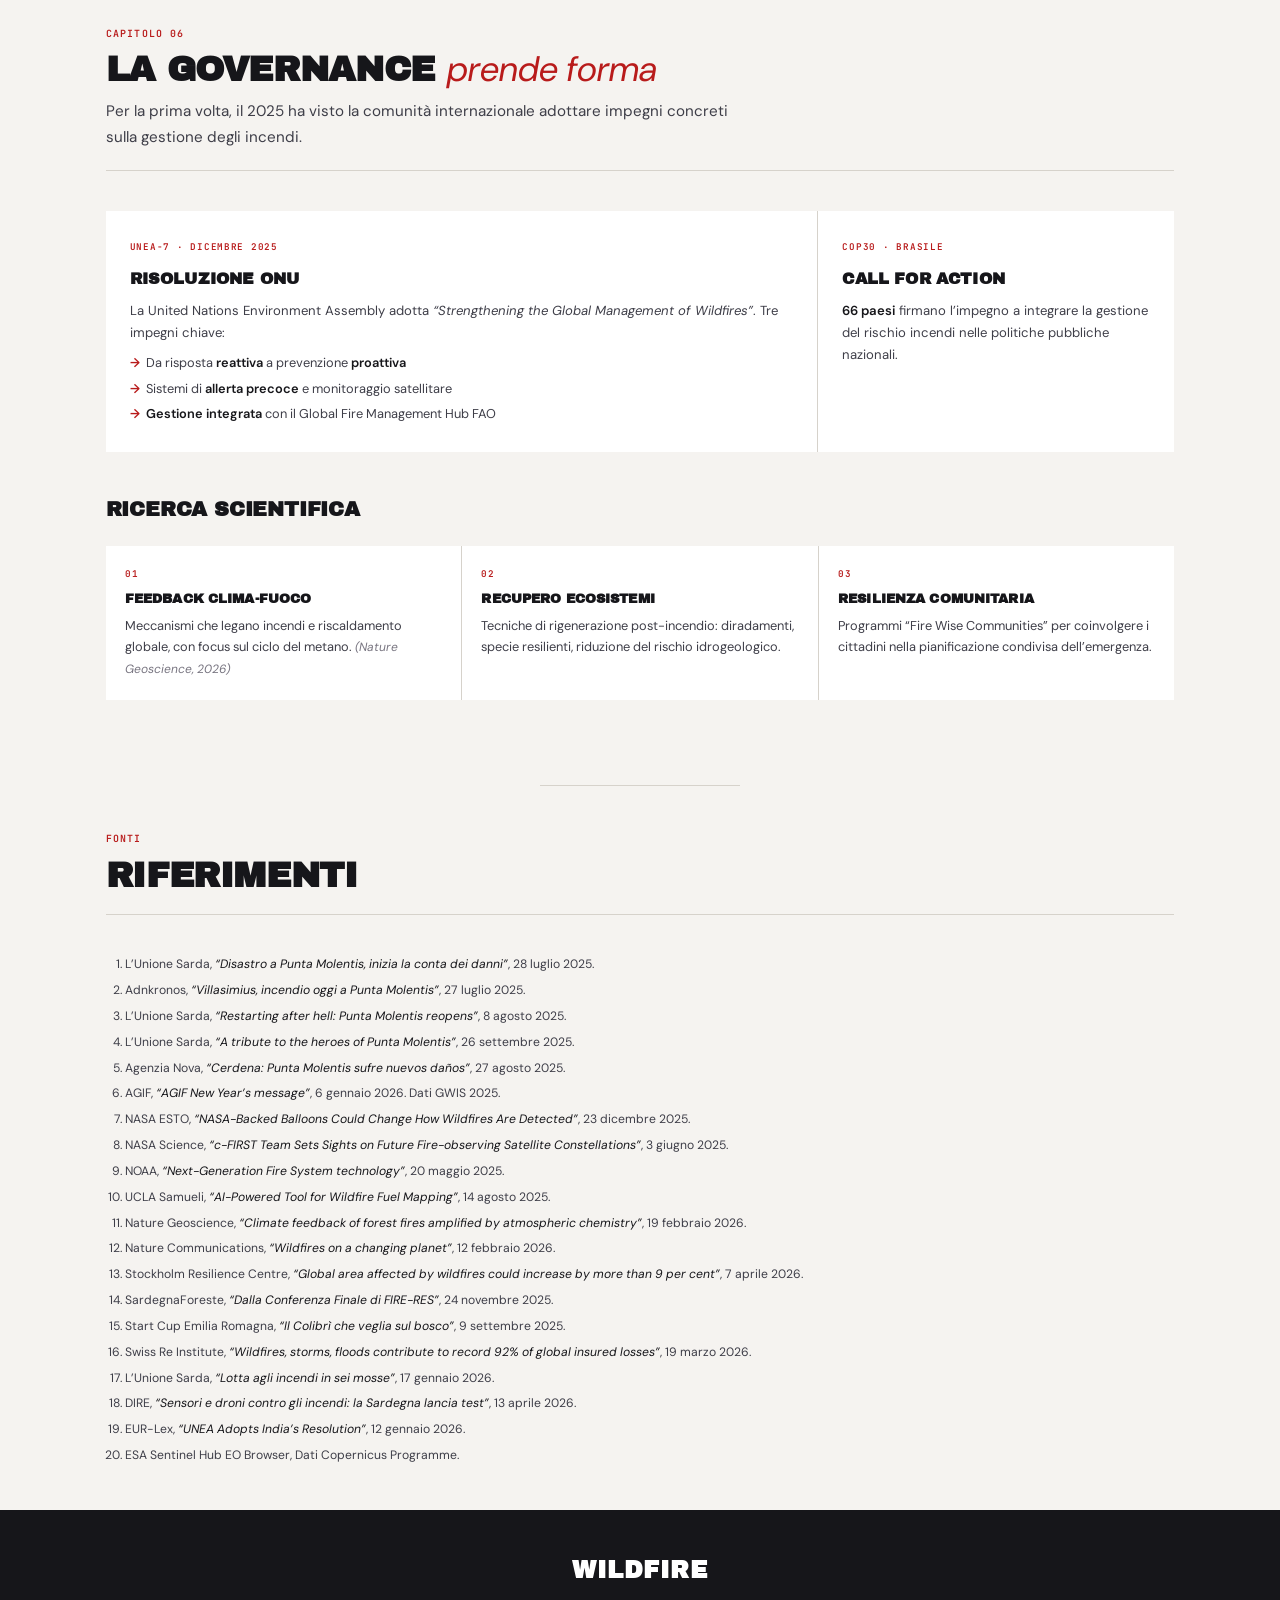
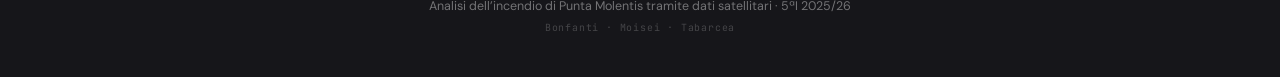
==== commit 268063f4: "Aggiunta dei file del progetto" ====
--- a/index.html
+++ b/index.html
@@ -3,24 +3,26 @@
 <head>
   <meta charset="UTF-8" />
   <meta name="viewport" content="width=device-width, initial-scale=1.0"/>
-  <title>Wildfire — Punta Molentis</title>
+  <title>Wildfire — Punta Molentis · Analisi satellitare</title>
+  <meta name="description" content="Analisi dell'incendio di Punta Molentis (Villasimius, 27 luglio 2025) attraverso dati satellitari Sentinel-2, NDVI, NIR e dNBR."/>
   <link rel="preconnect" href="https://fonts.googleapis.com"/>
-  <link href="https://fonts.googleapis.com/css2?family=Playfair+Display:ital,wght@0,400;0,700;0,900;1,400;1,700&family=Outfit:wght@300;400;500;600;700&family=Space+Mono:ital,wght@0,400;0,700;1,400&display=swap" rel="stylesheet"/>
+  <link rel="preconnect" href="https://fonts.gstatic.com" crossorigin/>
+  <link href="https://fonts.googleapis.com/css2?family=Archivo+Black&family=Archivo:wght@400;500;600;700&family=DM+Sans:opsz,wght@9..40,300..700&family=JetBrains+Mono:wght@400..700&display=swap" rel="stylesheet"/>
   <link rel="stylesheet" href="style.css"/>
 </head>
 <body>
 
-  <!-- PROGRESS BAR -->
   <div class="progress-bar" id="progressBar"></div>
 
   <!-- NAV -->
   <nav class="navbar" id="navbar">
-    <div class="nav-logo">WILDFIRE</div>
+    <a href="#hero" class="nav-logo">
+      <span class="nav-logo-mark"></span> WILDFIRE
+    </a>
     <ul class="nav-links" id="navLinks">
-      <li><a href="#hero">Inizio</a></li>
-      <li><a href="#evento">L'Evento</a></li>
-      <li><a href="#satellite">Dati Satellitari</a></li>
-      <li><a href="#globale">Crisi Globale</a></li>
+      <li><a href="#evento" class="active">Evento</a></li>
+      <li><a href="#satellite">Satellite</a></li>
+      <li><a href="#globale">Globale</a></li>
       <li><a href="#sardegna">Sardegna</a></li>
       <li><a href="#soluzioni">Soluzioni</a></li>
       <li><a href="#ricerca">Ricerca</a></li>
@@ -31,587 +33,663 @@
     </button>
   </nav>
 
-  <!-- ════════════════════════════════════════
-       HERO — PUNTA MOLENTIS
-  ════════════════════════════════════════ -->
-  <section id="hero" class="hero">
-    <div class="hero-bg">
-      <img src="punta-molentis.jpeg" alt="Veduta aerea dell'incendio di Punta Molentis" class="hero-img" loading="eager"/>
+  <!-- TOC -->
+  <aside class="toc-sidebar" id="tocSidebar">
+    <ol>
+      <li><a href="#evento">01 Evento</a></li>
+      <li><a href="#satellite">02 Satellite</a></li>
+      <li><a href="#globale">03 Globale</a></li>
+      <li><a href="#sardegna">04 Sardegna</a></li>
+      <li><a href="#soluzioni">05 Soluzioni</a></li>
+      <li><a href="#ricerca">06 Ricerca</a></li>
+    </ol>
+  </aside>
+
+  <!-- Fullscreen overlay -->
+  <div class="fs-overlay" id="fsOverlay">
+    <button class="fs-close" id="fsClose">&times;</button>
+    <div id="fsContent"></div>
+  </div>
+
+  <main>
+
+    <!-- ════════════════════════════════════════════
+         HERO
+    ════════════════════════════════════════════ -->
+    <section id="hero" class="hero">
+      <img src="punta-molentis.jpeg" alt="Veduta aerea dell'incendio di Punta Molentis" class="hero-img" id="heroImg" loading="eager"/>
       <div class="hero-overlay"></div>
-    </div>
-    <div class="hero-content">
-      <p class="hero-date">27 LUGLIO 2025 — VILLASIMIUS, SARDEGNA</p>
-      <h1 class="hero-title">WILDFIRE</h1>
-      <p class="hero-subtitle">Quando il paradiso prende fuoco</p>
-      <p class="hero-desc">402 persone intrappolate. 100 ettari di macchia distrutta.<br/>Una crisi globale che ha un nome e un volto: Punta Molentis.</p>
-      <a href="#evento" class="hero-cta">
-        <span>Entra nella storia</span>
-        <svg width="20" height="20" viewBox="0 0 20 20" fill="none"><path d="M10 3v14M3 10l7 7 7-7" stroke="currentColor" stroke-width="1.5" stroke-linecap="round" stroke-linejoin="round"/></svg>
-      </a>
-    </div>
-    <div class="hero-caption">Vista aerea post-incendio — Punta Molentis, luglio 2025</div>
-  </section>
-
-  <!-- ════════════════════════════════════════
-       EVENTO — 27 LUGLIO
-  ════════════════════════════════════════ -->
-  <section id="evento" class="section sect-dark">
-    <div class="chapter-label">CAPITOLO 01 — L'EVENTO</div>
-    <div class="container">
-      <h2 class="section-title">Una catastrofe <em>annunciata</em></h2>
-      <p class="section-lead">In tre ore, il 27 luglio 2025, una spiaggia iconica della Sardegna diventa il simbolo di una crisi sistemica. Ecco come è andata.</p>
-
-      <div class="conditions-bar">
-        <div class="cond-item">
-          <span class="cond-icon">🌡</span>
-          <span class="cond-val">38°C</span>
-          <span class="cond-label">Temperatura</span>
-        </div>
-        <div class="cond-item">
-          <span class="cond-icon">💧</span>
-          <span class="cond-val">&lt;15%</span>
-          <span class="cond-label">Umidità relativa</span>
-        </div>
-        <div class="cond-item">
-          <span class="cond-icon">💨</span>
-          <span class="cond-val">70 km/h</span>
-          <span class="cond-label">Maestrale</span>
-        </div>
-        <div class="cond-item cond-critical">
-          <span class="cond-icon">⚠</span>
-          <span class="cond-val">CRITICO</span>
-          <span class="cond-label">Indice di rischio</span>
-        </div>
-      </div>
-
-      <div class="timeline-v">
-
-        <div class="tv-item" data-reveal>
-          <div class="tv-time">14:00</div>
-          <div class="tv-dot"></div>
-          <div class="tv-body">
-            <h3>Innesco</h3>
-            <p>Un focolaio si sviluppa nella macchia mediterranea che circonda l'accesso alla spiaggia. Cause in fase di indagine. Il maestrale soffia già a 60–70 km/h.</p>
-          </div>
-        </div>
-
-        <div class="tv-item" data-reveal>
-          <div class="tv-time">14:30</div>
-          <div class="tv-dot"></div>
-          <div class="tv-body">
-            <h3>Propagazione — Le vie di fuga vengono tagliate</h3>
-            <p>In meno di 30 minuti il fuoco raggiunge le spiagge di <strong>Riu Trottu e Punta Molentis</strong>. La strada d'accesso è bloccata. Centinaia di persone rimangono isolate sul mare.</p>
-          </div>
-        </div>
-
-        <div class="tv-item tv-critical" data-reveal>
-          <div class="tv-time">15:00</div>
-          <div class="tv-dot"></div>
-          <div class="tv-body">
-            <h3>Emergenza Totale — 402 persone intrappolate</h3>
-            <p>Tra le persone bloccate: 12 bambini, una donna al sesto mese di gravidanza, un bambino con asma bronchiale. Nessuna via di fuga terrestre. Viene attivata la macchina dei soccorsi via mare.</p>
-            <div class="tv-stat-row">
-              <div class="tv-stat"><span class="ts-n" data-target="402">0</span><span class="ts-l">Persone intrappolate</span></div>
-              <div class="tv-stat"><span class="ts-n" data-target="12">0</span><span class="ts-l">Bambini</span></div>
-            </div>
-          </div>
-        </div>
-
-        <div class="tv-item" data-reveal>
-          <div class="tv-time">15:15</div>
-          <div class="tv-dot"></div>
-          <div class="tv-body">
-            <h3>Evacuazione via mare — I cittadini si organizzano</h3>
-            <p>La Guardia Costiera mobilita tutte le imbarcazioni disponibili. L'elicottero "Nemo" coordina i soccorsi dall'alto. Ma sono <strong>venti cittadini comuni</strong> — bagnanti, sub, diportisti — a fare la differenza: si autorganizzano spontaneamente per trasportare le persone più vulnerabili verso le imbarcazioni.</p>
-          </div>
-        </div>
-
-        <div class="tv-item" data-reveal>
-          <div class="tv-time">15:30–17:00</div>
-          <div class="tv-dot"></div>
-          <div class="tv-body">
-            <h3>Lotta sul campo — 2 Canadair e squadre a terra</h3>
-            <p>Vigili del Fuoco e operai forestali combattono sul fronte terra. Due Canadair operano dal cielo, ostacolati dal vento. In tre ore le fiamme percorrono circa <strong>100 ettari</strong> di macchia mediterranea prima di essere contenute.</p>
-          </div>
-        </div>
-
-        <div class="tv-item tv-end" data-reveal>
-          <div class="tv-time">BILANCIO</div>
-          <div class="tv-dot tv-dot-end"></div>
-          <div class="tv-body">
-            <h3>102 persone salvate via mare — Nessuna vittima</h3>
-            <p>La Guardia Costiera porta in salvo <strong>102 persone</strong>, inclusi tutti i bambini e le persone più vulnerabili. Nessuna vittima umana. Decine di autovetture distrutte nei parcheggi.</p>
-            <blockquote class="inline-quote">
-              "Speriamo che eventi catastrofici di questa portata non accadano mai più, ma ricordiamoci che molto dipende dal nostro comportamento."
-              <cite>— Luca Dessì, Sindaco di Villasimius</cite>
-            </blockquote>
-          </div>
-        </div>
-
-      </div><!-- end timeline -->
-    </div>
-  </section>
-
-  <!-- ════════════════════════════════════════
-       DATI SATELLITARI
-  ════════════════════════════════════════ -->
-  <section id="satellite" class="section sect-black">
-    <div class="chapter-label">CAPITOLO 02 — DATI SATELLITARI</div>
-    <div class="container">
-      <h2 class="section-title">Visto dallo <em>spazio</em></h2>
-      <p class="section-lead">I satelliti Sentinel-2 dell'ESA hanno documentato la trasformazione di Punta Molentis. Ogni layer rivela una dimensione diversa del disastro — dalla vegetazione bruciata all'intensità del calore.</p>
-
-      <!-- True Color Before/After Slider -->
-      <div class="sat-block" data-reveal>
-        <div class="sat-meta">
-          <div class="sat-badge">COLORE REALE</div>
-          <h3 class="sat-title">Il territorio prima e dopo il fuoco</h3>
-          <p class="sat-desc">Immagine Sentinel-2 in colore naturale. Prima dell'incendio la zona appare coperta da fitta macchia mediterranea. Dopo, una cicatrice bruna e grigia occupa l'area intorno a Punta Molentis.</p>
-        </div>
-        <div class="compare-wrap">
-          <div class="compare-slider" id="cs1">
-            <img class="cs-before" src="Screenshot_2026-04-22_alle_10_32_32.png" alt="Colore reale pre-incendio"/>
-            <div class="cs-after-wrap">
-              <img class="cs-after" src="Screenshot_2026-04-22_alle_10_30_17.png" alt="Colore reale post-incendio"/>
-            </div>
-            <div class="cs-handle" id="cs1-handle">
-              <div class="cs-line"></div>
-              <div class="cs-btn">
-                <svg width="20" height="20" viewBox="0 0 20 20"><path d="M6 10l-4 0M14 10l4 0M6 10l4-4M6 10l4 4M14 10l-4-4M14 10l-4 4" stroke="white" stroke-width="1.5" stroke-linecap="round"/></svg>
-              </div>
-            </div>
-            <div class="cs-label-before">PRIMA</div>
-            <div class="cs-label-after">DOPO</div>
-          </div>
-        </div>
-      </div>
-
-      <!-- NDVI Slider -->
-      <div class="sat-block sat-block-reverse" data-reveal>
-        <div class="sat-meta">
-          <div class="sat-badge sat-green">NDVI — Indice di Vegetazione</div>
-          <h3 class="sat-title">La perdita di biomassa vegetale</h3>
-          <p class="sat-desc">L'NDVI misura la salute e la densità della vegetazione. I toni verdi intensi indicano vegetazione rigogliosa; le zone beige/brune corrispondono alle aree distrutte dal fuoco. La cicatrice di Punta Molentis è inequivocabile.</p>
-          <div class="sat-legend">
-            <span class="leg-item"><span class="leg-dot" style="background:#2d6e00"></span>Vegetazione sana</span>
-            <span class="leg-item"><span class="leg-dot" style="background:#c8b060"></span>Area bruciata</span>
-          </div>
-        </div>
-        <div class="compare-wrap">
-          <div class="compare-slider" id="cs2">
-            <img class="cs-before" src="Screenshot_2026-04-22_alle_10_36_27.png" alt="NDVI pre-incendio"/>
-            <div class="cs-after-wrap">
-              <img class="cs-after" src="Screenshot_2026-04-22_alle_10_43_47.png" alt="NDVI post-incendio"/>
-            </div>
-            <div class="cs-handle" id="cs2-handle">
-              <div class="cs-line"></div>
-              <div class="cs-btn">
-                <svg width="20" height="20" viewBox="0 0 20 20"><path d="M6 10l-4 0M14 10l4 0M6 10l4-4M6 10l4 4M14 10l-4-4M14 10l-4 4" stroke="white" stroke-width="1.5" stroke-linecap="round"/></svg>
-              </div>
-            </div>
-            <div class="cs-label-before">PRE-FUOCO</div>
-            <div class="cs-label-after">POST-FUOCO</div>
-          </div>
-        </div>
-      </div>
-
-      <!-- NIR Slider -->
-      <div class="sat-block" data-reveal>
-        <div class="sat-meta">
-          <div class="sat-badge sat-red">NIR — Falso Colore Infrarosso</div>
-          <h3 class="sat-title">L'infrarosso rivela l'intensità del danno</h3>
-          <p class="sat-desc">Nelle immagini NIR la vegetazione viva appare in rosso brillante. Le aree bruciate perdono completamente questa firma spettrale — il grigio scuro nella zona di Punta Molentis indica la totale distruzione della biomassa.</p>
-          <div class="sat-legend">
-            <span class="leg-item"><span class="leg-dot" style="background:#cc0000"></span>Vegetazione viva</span>
-            <span class="leg-item"><span class="leg-dot" style="background:#3a2a1a"></span>Bruciato / distrutto</span>
-          </div>
-        </div>
-        <div class="compare-wrap">
-          <div class="compare-slider" id="cs3">
-            <img class="cs-before" src="Screenshot_2026-04-22_alle_10_38_03.png" alt="NIR pre-incendio"/>
-            <div class="cs-after-wrap">
-              <img class="cs-after" src="Screenshot_2026-04-22_alle_10_38_48.png" alt="NIR post-incendio"/>
-            </div>
-            <div class="cs-handle" id="cs3-handle">
-              <div class="cs-line"></div>
-              <div class="cs-btn">
-                <svg width="20" height="20" viewBox="0 0 20 20"><path d="M6 10l-4 0M14 10l4 0M6 10l4-4M6 10l4 4M14 10l-4-4M14 10l-4 4" stroke="white" stroke-width="1.5" stroke-linecap="round"/></svg>
-              </div>
-            </div>
-            <div class="cs-label-before">PRE-FUOCO</div>
-            <div class="cs-label-after">POST-FUOCO</div>
-          </div>
-        </div>
-      </div>
-
-      <!-- Burn Severity + Recovery -->
-      <div class="sat-pair" data-reveal>
-        <div class="sat-pair-item">
-          <div class="sat-badge sat-orange">dNBR — Severità dell'Incendio</div>
-          <h4>Mappa dell'intensità di bruciatura</h4>
-          <p>Il Normalized Burn Ratio differenziale identifica con precisione il perimetro e l'intensità dell'area colpita. La zona rossa mostra la massima severità, corrispondente alla macchia più densa e all'area vicino alla spiaggia.</p>
-          <img src="Screenshot_2026-04-22_alle_10_39_31.png" alt="Burn severity map dNBR" class="sat-single-img"/>
-        </div>
-        <div class="sat-pair-item">
-          <div class="sat-badge sat-green">NDVI — Monitoraggio Recupero</div>
-          <h4>La lenta ripresa della vegetazione</h4>
-          <p>Immagini acquisite mesi dopo l'incendio mostrano un territorio ancora cicatrizzato. Il verde brillante delle aree circostanti, confrontato con la zona bruciata, rende visibile la scala del danno e il lungo percorso di rigenerazione necessario.</p>
-          <img src="Screenshot_2026-04-22_alle_10_44_49.png" alt="NDVI recovery monitoring" class="sat-single-img"/>
-        </div>
-      </div>
-
-      <div class="sat-note" data-reveal>
-        <span class="sat-note-icon">🛰</span>
-        <p>Immagini elaborate tramite <strong>Sentinel Hub EO Browser</strong> (ESA Copernicus Programme) — dati Sentinel-2 MSI a 10m di risoluzione. Elaborazione multi-spettrale: NDVI, Falso Colore NIR, dNBR.</p>
-      </div>
-    </div>
-  </section>
-
-  <!-- ════════════════════════════════════════
-       CRISI GLOBALE
-  ════════════════════════════════════════ -->
-  <section id="globale" class="section sect-dark">
-    <div class="chapter-label">CAPITOLO 03 — LA CRISI GLOBALE</div>
-    <div class="container">
-      <h2 class="section-title">Punta Molentis <em>non è sola</em></h2>
-      <p class="section-lead">Quello che è successo in Sardegna si replica — su scale sempre più grandi — in ogni angolo del pianeta. I numeri del 2025 ridefiniscono la normalità.</p>
-
-      <div class="big-numbers-grid" data-reveal>
-        <div class="bn-item bn-main">
-          <span class="bn-number" data-target="386">0</span>
-          <span class="bn-unit">Mha</span>
-          <span class="bn-label">Ettari bruciati nel 2025 — fonte GWIS</span>
-          <span class="bn-context">Equivale all'intera superficie dell'India</span>
-        </div>
-        <div class="bn-item">
-          <span class="bn-number" data-target="107">0</span>
-          <span class="bn-unit">$B</span>
-          <span class="bn-label">Perdite assicurate da incendi nel 2025</span>
-        </div>
-        <div class="bn-item">
-          <span class="bn-number bn-pct">+9.3</span>
-          <span class="bn-unit">%</span>
-          <span class="bn-label">Aumento area bruciata previsto entro fine secolo</span>
-        </div>
-        <div class="bn-item">
-          <span class="bn-number bn-pct">42</span>
-          <span class="bn-unit">%</span>
-          <span class="bn-label">Della perdita globale di foreste causata da incendi nel 2025</span>
-        </div>
-      </div>
-
-      <!-- Bar Chart -->
-      <div class="chart-section" data-reveal>
-        <h3 class="chart-title">Area bruciata per continente — 2025</h3>
-        <div class="bar-chart">
-          <div class="bar-row">
-            <span class="bar-label">Africa</span>
-            <div class="bar-track">
-              <div class="bar-fill" style="--w:63%">
-                <span class="bar-val">242 Mha</span>
-              </div>
-            </div>
-            <span class="bar-pct">63%</span>
-          </div>
-          <div class="bar-row">
-            <span class="bar-label">Americhe</span>
-            <div class="bar-track">
-              <div class="bar-fill" style="--w:15.5%">
-                <span class="bar-val">60 Mha</span>
-              </div>
-            </div>
-            <span class="bar-pct">15%</span>
-          </div>
-          <div class="bar-row">
-            <span class="bar-label">Oceania</span>
-            <div class="bar-track">
-              <div class="bar-fill" style="--w:11.7%">
-                <span class="bar-val">45 Mha</span>
-              </div>
-            </div>
-            <span class="bar-pct">12%</span>
-          </div>
-          <div class="bar-row">
-            <span class="bar-label">Asia</span>
-            <div class="bar-track">
-              <div class="bar-fill" style="--w:7.8%">
-                <span class="bar-val">30 Mha</span>
-              </div>
-            </div>
-            <span class="bar-pct">8%</span>
-          </div>
-          <div class="bar-row bar-highlight">
-            <span class="bar-label">Europa</span>
-            <div class="bar-track">
-              <div class="bar-fill" style="--w:2.6%">
-                <span class="bar-val">10 Mha</span>
-              </div>
-            </div>
-            <span class="bar-pct">3%</span>
-          </div>
-        </div>
-      </div>
-
-      <!-- Factors -->
-      <div class="factors-grid" data-reveal>
-        <div class="factor-card">
-          <div class="factor-num">01</div>
-          <h4>Aumento temperature e siccità</h4>
-          <p>I modelli climatici prevedono stagioni degli incendi più lunghe del <strong>22.8%</strong>. Anche limitando il riscaldamento a +1.5°C, gli incendi nelle regioni extra-tropicali diventeranno più grandi e intensi. <em>(Nature Communications, 2026)</em></p>
-        </div>
-        <div class="factor-card">
-          <div class="factor-num">02</div>
-          <h4>Il circolo vizioso Clima–Fuoco</h4>
-          <p>Gli incendi rilasciano gas reattivi che riducono la capacità dell'atmosfera di ossidarsi, aumentando la concentrazione di metano e amplificando il riscaldamento globale in un pericoloso <strong>feedback positivo</strong>. <em>(Nature Geoscience, 2026)</em></p>
-        </div>
-        <div class="factor-card">
-          <div class="factor-num">03</div>
-          <h4>Costo economico in crescita</h4>
-          <p>Le perdite assicurate da incendi crescono del <strong>+12% all'anno</strong> — la categoria che aumenta più rapidamente tra le catastrofi naturali. Il record: $40 miliardi dai soli incendi di Los Angeles nel 2025.</p>
-        </div>
-      </div>
-    </div>
-  </section>
-
-  <!-- ════════════════════════════════════════
-       SARDEGNA
-  ════════════════════════════════════════ -->
-  <section id="sardegna" class="section sect-mid">
-    <div class="chapter-label">CAPITOLO 04 — LA SARDEGNA FERITA</div>
-    <div class="container">
-      <h2 class="section-title">Un territorio <em>strutturalmente vulnerabile</em></h2>
-      <p class="section-lead">La Sardegna non è vittima di sfortuna. La combinazione di fattori climatici, geografici e antropici crea un sistema di vulnerabilità che si ripete — e si intensifica — ogni anno.</p>
-
-      <div class="vuln-grid" data-reveal>
-        <div class="vc">
-          <div class="vc-n">01</div>
-          <h4>Clima mediterraneo estremo</h4>
-          <p>Estati con siccità prolungate, temperature oltre i 40°C e umidità molto bassa. La stagione a rischio si estende ora da maggio a ottobre — due mesi in più rispetto agli anni '90.</p>
-        </div>
-        <div class="vc">
-          <div class="vc-n">02</div>
-          <h4>Il maestrale come acceleratore</h4>
-          <p>Il vento nord-occidentale secco che raggiunge i <strong>100 km/h</strong> riduce l'umidità della vegetazione al minimo e propaga le fiamme a velocità che rendono impossibile qualsiasi intervento preventivo.</p>
-        </div>
-        <div class="vc">
-          <div class="vc-n">03</div>
-          <h4>Biomassa infiammabile</h4>
-          <p>Lo spopolamento rurale ha espanso enormemente la macchia spontanea — lentischio, cisto, erica — creando riserve di combustibile secco che alimentano incendi di altissima intensità.</p>
-        </div>
-        <div class="vc">
-          <div class="vc-n">04</div>
-          <h4>Interfaccia urbano-forestale</h4>
-          <p>L'espansione turistica ha portato strutture e persone a diretto contatto con la macchia. Come dimostrato tragicamente da Punta Molentis, il rischio non è più solo nelle aree interne.</p>
-        </div>
-        <div class="vc">
-          <div class="vc-n">05</div>
-          <h4>Cause prevalentemente antropiche</h4>
-          <p>Oltre l'<strong>80% degli incendi sardi</strong> ha causa dolosa o colposa. Stoppie, mozziconi, e — in alcuni casi — fuochi appiccati deliberatamente per scopi speculativi.</p>
-        </div>
-        <div class="vc">
-          <div class="vc-n">06</div>
-          <h4>Risorse strutturalmente insufficienti</h4>
-          <p>Il sistema antincendio sardo si basa su operai stagionali e una flotta aerea limitata. La risposta agli incendi di grandi dimensioni è strutturalmente lenta e spesso insufficiente.</p>
-        </div>
-      </div>
-
-      <!-- Timeline storica -->
-      <h3 class="sub-title" data-reveal>Cronistoria degli incendi più gravi — 2002/2025</h3>
-      <div class="hist-timeline" data-reveal>
-        <div class="ht-item">
-          <div class="ht-year">2002</div>
-          <div class="ht-text">
-            <strong>Capoterra e Sarrabus</strong> — ~10.000 ha. Primo grande allarme internazionale. Intervento aerei da Francia e Spagna.
-          </div>
-        </div>
-        <div class="ht-item">
-          <div class="ht-year">2003</div>
-          <div class="ht-text">
-            <strong>Stagione record</strong> — oltre <strong>50.000 ha</strong> in luglio. Stato di calamità naturale.
-          </div>
-        </div>
-        <div class="ht-item">
-          <div class="ht-year">2009</div>
-          <div class="ht-text">
-            <strong>Caprera – La Maddalena</strong> — 600 ha di habitat protetto durante il G8. Dibattito sulla protezione delle aree costiere.
-          </div>
-        </div>
-        <div class="ht-item">
-          <div class="ht-year">2021</div>
-          <div class="ht-text">
-            <strong>Catastrofe di Montiferru</strong> — oltre <strong>20.000 ha</strong> in tre giorni. Peggiore incendio della storia recente sarda.
-          </div>
-        </div>
-        <div class="ht-item">
-          <div class="ht-year">2023</div>
-          <div class="ht-text">
-            <strong>Baronie e Nuorese</strong> — ~4.000 ha. Evacuazioni, zone protette distrutte.
-          </div>
-        </div>
-        <div class="ht-item ht-now">
-          <div class="ht-year">2025</div>
-          <div class="ht-text">
-            <strong>Punta Molentis</strong> — 100 ha, 402 intrappolati, 102 evacuati via mare. Il simbolo della nuova era del rischio in Sardegna.
-          </div>
-        </div>
-      </div>
-
-      <div class="project-box" data-reveal>
-        <h3>La Sardegna come laboratorio europeo</h3>
-        <p>La Sardegna è partner attiva del progetto europeo <strong>FIRE-RES</strong> (Horizon Europe, 19 paesi) e ospita uno dei Living Lab dove si testano soluzioni innovative per la gestione integrata del rischio. In parallelo, il progetto <strong>MED-Star2</strong> produce mappe di rischio aggiornate in tempo quasi reale. Ad aprile 2026 la Regione ha avviato test con sensori IoT, telecamere e droni autonomi nell'ambito del progetto <strong>Colibri</strong> dell'Università di Bologna.</p>
-      </div>
-    </div>
-  </section>
-
-  <!-- ════════════════════════════════════════
-       SOLUZIONI
-  ════════════════════════════════════════ -->
-  <section id="soluzioni" class="section sect-dark">
-    <div class="chapter-label">CAPITOLO 05 — SOLUZIONI</div>
-    <div class="container">
-      <h2 class="section-title">La scienza che <em>risponde</em></h2>
-      <p class="section-lead">Dalle orbite basse al territorio: una nuova generazione di tecnologie e approcci sta ridefinendo il modo in cui l'umanità combatte il fuoco.</p>
-
-      <div class="sol-grid">
-        <div class="sol-card" data-reveal>
-          <div class="sol-tag">AI + SATELLITE · NOAA</div>
-          <h4>Next Generation Fire System</h4>
-          <p>Algoritmi AI analizzano in tempo reale immagini satellitari GOES. Rilevamento di anomalie termiche anche attraverso nuvole e fumo, con allarme in <strong>1 minuto</strong>. In Oklahoma ha salvato beni per <strong>$850M</strong> con un costo di sviluppo inferiore ai $3M.</p>
-          <div class="sol-metric"><span>1 min</span> rilevamento</div>
-        </div>
-        <div class="sol-card" data-reveal>
-          <div class="sol-tag">NASA FIRESENSE · PALLONI STRATOSFERICI</div>
-          <h4>Urban Sky "Hot Spot"</h4>
-          <p>Sensori termici IR su palloni a <strong>18 km</strong> d'altitudine. Sorveglianza di 3.000 acri/minuto. Sistema mesh per comunicazioni in aree isolate. AI a bordo distingue firme termiche e pianifica rotte autonome.</p>
-          <div class="sol-metric"><span>18 km</span> altitudine operativa</div>
-        </div>
-        <div class="sol-card" data-reveal>
-          <div class="sol-tag">UNIV. BOLOGNA · MADE IN ITALY</div>
-          <h4>Progetto Colibri — Droni AI</h4>
-          <p>Rete di droni autonomi per pattugliare aree a rischio, rilevare fumo e calore in tempo reale, inviare allarmi georeferenziati. Test attivi in <strong>Sardegna</strong> con sensori a basso consumo e telecamere ad alta sensibilità termica.</p>
-          <div class="sol-metric"><span>Sardegna</span> test attivi</div>
-        </div>
-        <div class="sol-card" data-reveal>
-          <div class="sol-tag">NASA JPL · CUBESAT</div>
-          <h4>c-FIRST — Costellazione satelliti</h4>
-          <p>Sensori IR compatti su costellazione di piccoli satelliti. Rivisitazione <strong>ogni ora</strong> (contro i giorni dei grandi satelliti). Monitoraggio continuo e globale per la consapevolezza situazionale in tempo reale.</p>
-          <div class="sol-metric"><span>1h</span> rivisitazione</div>
-        </div>
-        <div class="sol-card" data-reveal>
-          <div class="sol-tag">UCLA · AI MAPPING</div>
-          <h4>FuelVision — Mappatura del combustibile</h4>
-          <p>Analisi satellitare per mappare la vegetazione combustibile in tempo quasi reale. Accuratezza del <strong>77%</strong>, validato sui grandi incendi californiani del 2021 (Dixie Fire, Caldor Fire).</p>
-          <div class="sol-metric"><span>77%</span> accuratezza validata</div>
-        </div>
-        <div class="sol-card" data-reveal>
-          <div class="sol-tag">USC · MODELLI PREDITTIVI</div>
-          <h4>Simulazioni di nuova generazione</h4>
-          <p>Dati satellitari ad alta risoluzione combinati con simulazioni fisiche per prevedere percorso, intensità e velocità di crescita. Spettro di <strong>scenari probabilistici</strong> in tempo reale per i decisori.</p>
-          <div class="sol-metric"><span>Real-time</span> scenari multipli</div>
-        </div>
-      </div>
-
-      <div class="nature-section" data-reveal>
-        <div class="ns-header">
-          <h3>Il "Fuoco Buono": soluzioni basate sulla natura</h3>
-          <p>La tecnologia non è l'unica risposta. Pratiche ancestrali e saperi locali si rivelano spesso le soluzioni più efficaci.</p>
-        </div>
-        <div class="ns-grid">
-          <div class="ns-item">
-            <h4>Fuoco prescritto e saperi indigeni</h4>
-            <p>Le foreste gestite con fuoco controllato sono fino all'<strong>88% meno soggette</strong> a incendi di alta severità rispetto a quelle non gestite. In Sardegna, il Corpo Forestale sta valutando programmi di controlled burning nelle aree interne, ispirandosi alle pratiche delle comunità indigene di Nord America e Australia.</p>
-          </div>
-          <div class="ns-item">
-            <h4>Fasce parafuoco verdi e agroforestazione</h4>
-            <p>Il progetto FIRE-RES promuove la creazione di "Green Firebreaks" — fasce di vegetazione a bassa infiammabilità — e l'integrazione di pascolo e selvicoltura. Nei Living Lab sardi si sperimenta il <strong>pascolo caprino controllato</strong> per gestire la biomassa integrando economia rurale e prevenzione.</p>
-          </div>
-        </div>
-      </div>
-    </div>
-  </section>
-
-  <!-- ════════════════════════════════════════
-       RICERCA
-  ════════════════════════════════════════ -->
-  <section id="ricerca" class="section sect-black">
-    <div class="chapter-label">CAPITOLO 06 — RICERCA E GOVERNANCE</div>
-    <div class="container">
-      <h2 class="section-title">La governance <em>globale</em> prende forma</h2>
-      <p class="section-lead">Per la prima volta nella storia, il 2025 ha visto la comunità internazionale adottare impegni concreti sulla gestione degli incendi. Non è abbastanza — ma è un inizio.</p>
-
-      <div class="gov-grid" data-reveal>
-        <div class="gov-card gov-big">
-          <div class="gov-badge">UNEA-7 · DICEMBRE 2025</div>
-          <h3>Risoluzione storica ONU</h3>
-          <p>La United Nations Environment Assembly ha adottato la risoluzione <em>"Strengthening the Global Management of Wildfires"</em>, promossa dall'India. Tre impegni chiave degli Stati membri:</p>
-          <ul class="gov-list">
-            <li>Passare da risposta <strong>reattiva</strong> a prevenzione <strong>proattiva</strong></li>
-            <li>Rafforzare i sistemi di <strong>allerta precoce</strong> e il monitoraggio satellitare</li>
-            <li>Adottare la <strong>gestione integrata</strong> riconoscendo il Global Fire Management Hub della FAO</li>
-          </ul>
-        </div>
-        <div class="gov-card">
-          <div class="gov-badge">COP30 · BRASILE</div>
-          <h3>"Call for Action"</h3>
-          <p><strong>66 paesi</strong> hanno firmato un "Call for Action for Integrated Fire Management", impegnandosi a integrare i principi della gestione integrata nelle politiche pubbliche.</p>
-        </div>
-      </div>
-
-      <h3 class="sub-title" data-reveal>Priorità della ricerca scientifica</h3>
-      <div class="res-grid" data-reveal>
-        <div class="res-item">
-          <span class="res-n">01</span>
-          <h4>Feedback Clima–Fuoco</h4>
-          <p>Studio dei meccanismi che legano incendi e riscaldamento globale, con focus sul ciclo del metano. Gli incendi rilasciano gas che riducono la capacità dell'atmosfera di ossidarsi, amplificando il riscaldamento in un loop. <em>(Nature Geoscience, 2026)</em></p>
-        </div>
-        <div class="res-item">
-          <span class="res-n">02</span>
-          <h4>Recupero degli ecosistemi</h4>
-          <p>Tecniche di rigenerazione post-incendio per ecosistemi mediterranei: diradamenti selettivi, piantumazione di specie resilienti, riduzione del rischio idrogeologico nelle aree percorse dal fuoco.</p>
-        </div>
-        <div class="res-item">
-          <span class="res-n">03</span>
-          <h4>Resilienza comunitaria</h4>
-          <p>Programmi "Fire Wise Communities" per coinvolgere i cittadini nella creazione di spazi difendibili e nella pianificazione condivisa dell'emergenza. Il cambiamento culturale è fondamentale quanto la tecnologia.</p>
-        </div>
-      </div>
-  
-  <!-- ════════════════════════════════════════
-       FONTI
-  ════════════════════════════════════════ -->
-  <section id="fonti" class="section sect-black">
-    <div class="container">
-      <div class="chapter-label">FONTI E BIBLIOGRAFIA</div>
-      <h2 class="section-title" style="font-size:2rem">Riferimenti</h2>
-      <ol class="bib-list">
-        <li>L'Unione Sarda, <em>"Disastro a Punta Molentis, inizia la conta dei danni: 100 ettari di bosco distrutti dall'incendio"</em>, 28 luglio 2025.</li>
-        <li>Adnkronos, <em>"Villasimius, incendio oggi a Punta Molentis: il video e la fuga dalla spiaggia"</em>, 27 luglio 2025.</li>
-        <li>L'Unione Sarda, <em>"Restarting after hell: Punta Molentis reopens"</em>, 8 agosto 2025.</li>
-        <li>L'Unione Sarda, <em>"A tribute to the heroes of Punta Molentis"</em>, 26 settembre 2025.</li>
-        <li>Agenzia Nova, <em>"Cerdena: Punta Molentis sufre nuevos daños tras el incendio"</em>, 27 agosto 2025.</li>
-        <li>AGIF, <em>"AGIF New Year's message: wishes for 2026"</em>, 6 gennaio 2026. Dati GWIS 2025.</li>
-        <li>NASA ESTO, <em>"NASA-Backed Balloons Could Change How Wildfires Are Detected"</em>, 23 dicembre 2025.</li>
-        <li>NASA Science, <em>"c-FIRST Team Sets Sights on Future Fire-observing Satellite Constellations"</em>, 3 giugno 2025.</li>
-        <li>NOAA, <em>"NOAA unveils powerful convergence of AI and science with revolutionary Next-Generation Fire System technology"</em>, 20 maggio 2025.</li>
-        <li>UCLA Samueli, <em>"UCLA Researchers Unveil AI-Powered Tool for Near Real-Time, Large-Scale Wildfire Fuel Mapping"</em>, 14 agosto 2025.</li>
-        <li>Nature Geoscience, <em>"Climate feedback of forest fires amplified by atmospheric chemistry"</em>, 19 febbraio 2026.</li>
-        <li>Nature Communications, <em>"Wildfires on a changing planet"</em>, 12 febbraio 2026.</li>
-        <li>Stockholm Resilience Centre, <em>"Global area affected by wildfires could increase by more than 9 per cent"</em>, 7 aprile 2026.</li>
-        <li>SardegnaForeste, <em>"Dalla Conferenza Finale di FIRE-RES un forte appello per un'Europa resiliente agli incendi boschivi"</em>, 24 novembre 2025.</li>
-        <li>Start Cup Emilia Romagna, <em>"Il Colibrì che veglia sul bosco"</em>, 9 settembre 2025.</li>
-        <li>Swiss Re Institute, <em>"Wildfires, storms, floods contribute to record 92% of global insured losses in 2025"</em>, 19 marzo 2026.</li>
-        <li>L'Unione Sarda, <em>"Lotta agli incendi in sei mosse: Prevenzione fondamentale per evitare una nuova Punta Molentis"</em>, 17 gennaio 2026.</li>
-        <li>DIRE, <em>"Sensori e droni contro gli incendi: la Sardegna lancia test di prevenzione"</em>, 13 aprile 2026.</li>
-        <li>EUR-Lex, <em>"UNEA Adopts India's Resolution on Global Wildfire Management"</em>, 12 gennaio 2026.</li>
-        <li>ESA Sentinel Hub EO Browser, Elaborazione immagini Sentinel-2 MSI — dati Copernicus Programme.</li>
-      </ol>
-    </div>
-  </section>
+      <div class="hero-content">
+        <div class="hero-label"><span></span> Sardegna, 27 luglio 2025</div>
+        <h1 class="hero-title">Wildfire</h1>
+        <p class="hero-sub">Quando il paradiso prende fuoco</p>
+        <div class="hero-meta">
+          <span class="hero-meta-item"><strong>402</strong> intrappolati</span>
+          <span class="hero-meta-item"><strong>100 ha</strong> distrutti</span>
+          <span class="hero-meta-item"><strong>102</strong> salvati via mare</span>
+        </div>
+        <p class="hero-desc">Una crisi globale che ha un nome e un volto: Punta Molentis. Un&#8217;analisi approfondita attraverso dati satellitari, testimonianze e scenari futuri.</p>
+        <div class="hero-actions">
+          <a href="#evento" class="btn btn-primary">Cronaca</a>
+          <a href="#satellite" class="btn btn-outline">Dati satellitari</a>
+        </div>
+      </div>
+      <div class="hero-caption">Vista aerea post-incendio &mdash; Punta Molentis, luglio 2025</div>
+    </section>
+
+    <!-- ════════════════════════════════════════════
+         CAPITOLO 01 — EVENTO
+    ════════════════════════════════════════════ -->
+    <section id="evento" class="section">
+      <div class="container">
+        <header class="section-header">
+          <div class="chapter-label">Capitolo 01</div>
+          <h2 class="section-title">Una catastrofe <em>annunciata</em></h2>
+          <p class="section-lead">In tre ore, il 27 luglio 2025, una spiaggia iconica della Sardegna diventa il simbolo di una crisi sistemica.</p>
+        </header>
+
+        <div class="conditions-grid">
+          <div class="cond-item">
+            <div class="cond-icon">&#127777;</div>
+            <span class="cond-val">38&deg;C</span>
+            <span class="cond-label">Temperatura</span>
+          </div>
+          <div class="cond-item">
+            <div class="cond-icon">&#128167;</div>
+            <span class="cond-val">&lt;15%</span>
+            <span class="cond-label">Umidit&agrave;</span>
+          </div>
+          <div class="cond-item">
+            <div class="cond-icon">&#127788;</div>
+            <span class="cond-val">70 km/h</span>
+            <span class="cond-label">Maestrale</span>
+          </div>
+          <div class="cond-item cond-critical">
+            <div class="cond-icon">&#9888;</div>
+            <span class="cond-val">CRITICO</span>
+            <span class="cond-label">Indice rischio</span>
+          </div>
+        </div>
+
+        <div class="timeline">
+
+          <div class="tl-item open" data-reveal>
+            <div class="tl-header" data-toggle>
+              <span class="tl-time">14:00</span>
+              <span class="tl-dot"></span>
+              <span class="tl-title">Innesco</span>
+              <span class="tl-arrow">&#9660;</span>
+            </div>
+            <div class="tl-body">
+              <div class="tl-body-inner">
+                <p>Un focolaio si sviluppa nella macchia mediterranea che circonda l&#8217;accesso alla spiaggia. Cause in fase di indagine. Il maestrale soffia gi&agrave; a 60&ndash;70 km/h.</p>
+              </div>
+            </div>
+          </div>
+
+          <div class="tl-item" data-reveal>
+            <div class="tl-header" data-toggle>
+              <span class="tl-time">14:30</span>
+              <span class="tl-dot"></span>
+              <span class="tl-title">Vie di fuga tagliate</span>
+              <span class="tl-arrow">&#9660;</span>
+            </div>
+            <div class="tl-body">
+              <div class="tl-body-inner">
+                <p>In meno di 30 minuti il fuoco raggiunge le spiagge di <strong>Riu Trottu e Punta Molentis</strong>. La strada d&#8217;accesso &egrave; bloccata. Centinaia di persone rimangono isolate sul mare.</p>
+              </div>
+            </div>
+          </div>
+
+          <div class="tl-item tl-critical" data-reveal>
+            <div class="tl-header" data-toggle>
+              <span class="tl-time">15:00</span>
+              <span class="tl-dot"></span>
+              <span class="tl-title">Emergenza totale &mdash; 402 intrappolati</span>
+              <span class="tl-arrow">&#9660;</span>
+            </div>
+            <div class="tl-body">
+              <div class="tl-body-inner">
+                <p>Tra le persone bloccate: 12 bambini, una donna al sesto mese di gravidanza, un bambino con asma bronchiale. Nessuna via di fuga terrestre.</p>
+                <div class="tl-stats">
+                  <div class="tl-stat">
+                    <span class="tl-stat-n" data-target="402">0</span>
+                    <span class="tl-stat-l">Persone intrappolate</span>
+                  </div>
+                  <div class="tl-stat">
+                    <span class="tl-stat-n" data-target="12">0</span>
+                    <span class="tl-stat-l">Bambini</span>
+                  </div>
+                </div>
+              </div>
+            </div>
+          </div>
+
+          <div class="tl-item" data-reveal>
+            <div class="tl-header" data-toggle>
+              <span class="tl-time">15:15</span>
+              <span class="tl-dot"></span>
+              <span class="tl-title">Evacuazione via mare</span>
+              <span class="tl-arrow">&#9660;</span>
+            </div>
+            <div class="tl-body">
+              <div class="tl-body-inner">
+                <p>La Guardia Costiera mobilita tutte le imbarcazioni. L&#8217;elicottero &ldquo;Nemo&rdquo; coordina i soccorsi. Sono <strong>venti cittadini</strong> &mdash; bagnanti, sub, diportisti &mdash; a fare la differenza, autorganizzandosi per trasportare i pi&ugrave; vulnerabili.</p>
+              </div>
+            </div>
+          </div>
+
+          <div class="tl-item" data-reveal>
+            <div class="tl-header" data-toggle>
+              <span class="tl-time">15:30&ndash;17:00</span>
+              <span class="tl-dot"></span>
+              <span class="tl-title">Lotta sul campo</span>
+              <span class="tl-arrow">&#9660;</span>
+            </div>
+            <div class="tl-body">
+              <div class="tl-body-inner">
+                <p>Vigili del Fuoco e operai forestali combattono a terra. Due Canadair operano dal cielo ostacolati dal vento. In tre ore le fiamme percorrono <strong>100 ettari</strong> di macchia mediterranea.</p>
+              </div>
+            </div>
+          </div>
+
+          <div class="tl-item" data-reveal>
+            <div class="tl-header" data-toggle>
+              <span class="tl-time">BILANCIO</span>
+              <span class="tl-dot tl-dot-end"></span>
+              <span class="tl-title">Nessuna vittima</span>
+              <span class="tl-arrow">&#9660;</span>
+            </div>
+            <div class="tl-body">
+              <div class="tl-body-inner">
+                <p>La Guardia Costiera porta in salvo <strong>102 persone</strong>, inclusi tutti i bambini. Nessuna vittima umana. Decine di autovetture distrutte.</p>
+                <blockquote class="inline-quote">
+                  &ldquo;Speriamo che eventi catastrofici di questa portata non accadano mai pi&ugrave;, ma ricordiamoci che molto dipende dal nostro comportamento.&rdquo;
+                  <cite>&mdash; Luca Dess&igrave;, Sindaco di Villasimius</cite>
+                </blockquote>
+              </div>
+            </div>
+          </div>
+
+        </div>
+      </div>
+    </section>
+
+    <div class="section-sep"></div>
+
+    <!-- ════════════════════════════════════════════
+         CAPITOLO 02 — SATELLITE
+    ════════════════════════════════════════════ -->
+    <section id="satellite" class="section">
+      <div class="container">
+        <header class="section-header">
+          <div class="chapter-label">Capitolo 02</div>
+          <h2 class="section-title">Visto dallo <em>spazio</em></h2>
+          <p class="section-lead">I satelliti Sentinel-2 dell&#8217;ESA hanno documentato la trasformazione di Punta Molentis. Ogni layer rivela una dimensione diversa del disastro.</p>
+        </header>
+
+        <!-- TRUE COLOR -->
+        <div class="sat-block" data-reveal>
+          <div class="sat-meta">
+            <div class="sat-badge">Colore reale</div>
+            <h3 class="sat-title">Il territorio prima e dopo</h3>
+            <p class="sat-desc">Immagine Sentinel-2 in colore naturale. Prima dell&#8217;incendio la zona appare coperta da fitta macchia mediterranea. Dopo, una cicatrice bruna occupa l&#8217;area intorno a Punta Molentis.</p>
+          </div>
+          <div class="compare-wrap" data-fs="cs1">
+            <div class="compare-slider" id="cs1">
+              <img class="cs-before" src="foto_prima.png" alt="Colore reale pre-incendio"/>
+              <div class="cs-after-wrap">
+                <img class="cs-after" src="foto_dopo.png" alt="Colore reale post-incendio"/>
+              </div>
+              <div class="cs-handle" id="cs1-handle">
+                <div class="cs-line"></div>
+                <div class="cs-btn">
+                  <svg width="16" height="16" viewBox="0 0 16 16" fill="none"><path d="M4 8H1M15 8h-3M4 8l3-3M4 8l3 3M12 8l-3-3M12 8l-3 3" stroke="currentColor" stroke-width="1.5" stroke-linecap="round"/></svg>
+                </div>
+              </div>
+              <div class="cs-label-before">Prima</div>
+              <div class="cs-label-after">Dopo</div>
+            </div>
+            <button class="cs-expand" aria-label="Schermo intero">
+              <svg width="14" height="14" viewBox="0 0 14 14" fill="none"><path d="M2 9v3h3M12 5V2H9M2 5V2h3M12 9v3H9" stroke="currentColor" stroke-width="1.3" stroke-linecap="round"/></svg>
+            </button>
+          </div>
+        </div>
+
+        <!-- NDVI -->
+        <div class="sat-block sat-block-reverse" data-reveal>
+          <div class="sat-meta">
+            <div class="sat-badge" style="background:rgba(22,101,52,.08);color:#166534">NDVI &mdash; Vegetazione</div>
+            <h3 class="sat-title">La perdita di biomassa</h3>
+            <p class="sat-desc">L&#8217;NDVI misura la salute della vegetazione. I toni verdi indicano vegetazione rigogliosa; le zone beige e brune corrispondono alle aree distrutte dal fuoco.</p>
+            <div class="sat-legend">
+              <span class="leg-item"><span class="leg-dot" style="background:#2d6e00"></span>Vegetazione sana</span>
+              <span class="leg-item"><span class="leg-dot" style="background:#c8b060"></span>Area bruciata</span>
+            </div>
+          </div>
+          <div class="compare-wrap" data-fs="cs2">
+            <div class="compare-slider" id="cs2">
+              <img class="cs-before" src="ndvi_prima.png" alt="NDVI pre-incendio"/>
+              <div class="cs-after-wrap">
+                <img class="cs-after" src="ndvi_dopo.png" alt="NDVI post-incendio"/>
+              </div>
+              <div class="cs-handle" id="cs2-handle">
+                <div class="cs-line"></div>
+                <div class="cs-btn">
+                  <svg width="16" height="16" viewBox="0 0 16 16" fill="none"><path d="M4 8H1M15 8h-3M4 8l3-3M4 8l3 3M12 8l-3-3M12 8l-3 3" stroke="currentColor" stroke-width="1.5" stroke-linecap="round"/></svg>
+                </div>
+              </div>
+              <div class="cs-label-before">Pre-fuoco</div>
+              <div class="cs-label-after">Post-fuoco</div>
+            </div>
+            <button class="cs-expand" aria-label="Schermo intero">
+              <svg width="14" height="14" viewBox="0 0 14 14" fill="none"><path d="M2 9v3h3M12 5V2H9M2 5V2h3M12 9v3H9" stroke="currentColor" stroke-width="1.3" stroke-linecap="round"/></svg>
+            </button>
+          </div>
+        </div>
+
+        <!-- NIR -->
+        <div class="sat-block" data-reveal>
+          <div class="sat-meta">
+            <div class="sat-badge" style="background:rgba(184,27,27,.08);color:#B81B1B">NIR &mdash; Infrarosso</div>
+            <h3 class="sat-title">L&#8217;infrarosso rivela il danno</h3>
+            <p class="sat-desc">Nelle immagini NIR la vegetazione viva appare in rosso brillante. Le aree bruciate perdono completamente questa firma spettrale: il grigio scuro indica la totale distruzione della biomassa.</p>
+            <div class="sat-legend">
+              <span class="leg-item"><span class="leg-dot" style="background:#cc0000"></span>Vegetazione viva</span>
+              <span class="leg-item"><span class="leg-dot" style="background:#3a2a1a"></span>Bruciato</span>
+            </div>
+          </div>
+          <div class="compare-wrap" data-fs="cs3">
+            <div class="compare-slider" id="cs3">
+              <img class="cs-before" src="foto2_prima.png" alt="NIR pre-incendio"/>
+              <div class="cs-after-wrap">
+                <img class="cs-after" src="foto2_dopo.png" alt="NIR post-incendio"/>
+              </div>
+              <div class="cs-handle" id="cs3-handle">
+                <div class="cs-line"></div>
+                <div class="cs-btn">
+                  <svg width="16" height="16" viewBox="0 0 16 16" fill="none"><path d="M4 8H1M15 8h-3M4 8l3-3M4 8l3 3M12 8l-3-3M12 8l-3 3" stroke="currentColor" stroke-width="1.5" stroke-linecap="round"/></svg>
+                </div>
+              </div>
+              <div class="cs-label-before">Pre-fuoco</div>
+              <div class="cs-label-after">Post-fuoco</div>
+            </div>
+            <button class="cs-expand" aria-label="Schermo intero">
+              <svg width="14" height="14" viewBox="0 0 14 14" fill="none"><path d="M2 9v3h3M12 5V2H9M2 5V2h3M12 9v3H9" stroke="currentColor" stroke-width="1.3" stroke-linecap="round"/></svg>
+            </button>
+          </div>
+        </div>
+
+
+
+        <div class="sat-note">
+            <p><strong>&#128752;</strong> Immagini: <strong>Sentinel Hub EO Browser</strong> (ESA Copernicus Programme) &mdash; dati Sentinel-2 MSI a 10&nbsp;m. Elaborazione: NDVI, Falso Colore NIR.</p>
+        </div>
+      </div>
+    </section>
+
+    <div class="section-sep"></div>
+
+    <!-- ════════════════════════════════════════════
+         CAPITOLO 03 — GLOBALE
+    ════════════════════════════════════════════ -->
+    <section id="globale" class="section">
+      <div class="container">
+        <header class="section-header">
+          <div class="chapter-label">Capitolo 03</div>
+          <h2 class="section-title">Punta Molentis <em>non &egrave; sola</em></h2>
+          <p class="section-lead">Quello che &egrave; successo in Sardegna si replica &mdash; su scale sempre pi&ugrave; grandi &mdash; in ogni angolo del pianeta.</p>
+        </header>
+
+        <div class="numbers-grid" data-reveal>
+          <div class="num-item num-main">
+            <span class="num-number" data-target="386">0</span>
+            <span class="num-unit">Mha</span>
+            <span class="num-label">Ettari bruciati nel 2025</span>
+            <span class="num-context">Come l&#8217;intera superficie dell&#8217;India</span>
+          </div>
+          <div class="num-item">
+            <span class="num-number" data-target="107">0</span>
+            <span class="num-unit">$B</span>
+            <span class="num-label">Perdite assicurate 2025</span>
+          </div>
+          <div class="num-item">
+            <span class="num-number">+9.3</span>
+            <span class="num-unit">%</span>
+            <span class="num-label">Aumento area bruciata previsto</span>
+          </div>
+          <div class="num-item">
+            <span class="num-number">42</span>
+            <span class="num-unit">%</span>
+            <span class="num-label">Perdita foreste da incendi</span>
+          </div>
+        </div>
+
+        <div class="chart-box" data-reveal>
+          <h3 class="chart-title">Area bruciata per continente &mdash; 2025</h3>
+          <div class="bar-chart">
+            <div class="bar-row">
+              <span class="bar-label">Africa</span>
+              <div class="bar-track">
+                <div class="bar-fill" style="--w:63%"><span class="bar-val">242 Mha</span></div>
+              </div>
+              <span class="bar-pct">63%</span>
+            </div>
+            <div class="bar-row">
+              <span class="bar-label">Americhe</span>
+              <div class="bar-track">
+                <div class="bar-fill" style="--w:15.5%"><span class="bar-val">60 Mha</span></div>
+              </div>
+              <span class="bar-pct">15%</span>
+            </div>
+            <div class="bar-row">
+              <span class="bar-label">Oceania</span>
+              <div class="bar-track">
+                <div class="bar-fill" style="--w:11.7%"><span class="bar-val">45 Mha</span></div>
+              </div>
+              <span class="bar-pct">12%</span>
+            </div>
+            <div class="bar-row">
+              <span class="bar-label">Asia</span>
+              <div class="bar-track">
+                <div class="bar-fill" style="--w:7.8%"><span class="bar-val">30 Mha</span></div>
+              </div>
+              <span class="bar-pct">8%</span>
+            </div>
+            <div class="bar-row bar-highlight">
+              <span class="bar-label">Europa</span>
+              <div class="bar-track">
+                <div class="bar-fill" style="--w:2.6%"><span class="bar-val">10 Mha</span></div>
+              </div>
+              <span class="bar-pct">3%</span>
+            </div>
+          </div>
+        </div>
+
+        <div class="factors-grid" data-reveal>
+          <div class="factor-card">
+            <div class="factor-n">01</div>
+            <h4>Temperature e siccit&agrave;</h4>
+            <p>Stagioni degli incendi pi&ugrave; lunghe del <strong>22.8%</strong>. Anche a +1.5&deg;C, gli incendi extra-tropicali saranno pi&ugrave; grandi e intensi. <em>(Nature Comms, 2026)</em></p>
+          </div>
+          <div class="factor-card">
+            <div class="factor-n">02</div>
+            <h4>Circolo vizioso clima-fuoco</h4>
+            <p>Gli incendi rilasciano gas reattivi che aumentano la concentrazione di metano, amplificando il riscaldamento globale in un pericoloso <strong>feedback positivo</strong>. <em>(Nature Geoscience, 2026)</em></p>
+          </div>
+          <div class="factor-card">
+            <div class="factor-n">03</div>
+            <h4>Costo economico</h4>
+            <p>Perdite assicurate da incendi in crescita del <strong>+12%/anno</strong>. Record 2025: $40 miliardi dai soli incendi di Los Angeles.</p>
+          </div>
+        </div>
+      </div>
+    </section>
+
+    <div class="section-sep"></div>
+
+    <!-- ════════════════════════════════════════════
+         CAPITOLO 04 — SARDEGNA
+    ════════════════════════════════════════════ -->
+    <section id="sardegna" class="section">
+      <div class="container">
+        <header class="section-header">
+          <div class="chapter-label">Capitolo 04</div>
+          <h2 class="section-title">Un territorio <em>vulnerabile</em></h2>
+          <p class="section-lead">La Sardegna non &egrave; vittima di sfortuna. La combinazione di fattori climatici, geografici e antropici crea un sistema di vulnerabilit&agrave; che si ripete ogni anno.</p>
+        </header>
+
+        <div class="vuln-grid" data-reveal>
+          <div class="vc">
+            <div class="vc-n">01</div>
+            <h4>Clima estremo</h4>
+            <p>Estati con siccit&agrave; prolungate, temperature oltre i 40&deg;C. Stagione a rischio da maggio a ottobre &mdash; due mesi in pi&ugrave; degli anni &#8217;90.</p>
+          </div>
+          <div class="vc">
+            <div class="vc-n">02</div>
+            <h4>Maestrale acceleratore</h4>
+            <p>Vento nord-occidentale secco fino a <strong>100 km/h</strong>. Riduce l&#8217;umidit&agrave; della vegetazione e propaga le fiamme a velocit&agrave; impossibili da contrastare.</p>
+          </div>
+          <div class="vc">
+            <div class="vc-n">03</div>
+            <h4>Biomassa infiammabile</h4>
+            <p>Lo spopolamento rurale ha espanso la macchia spontanea &mdash; lentischio, cisto, erica &mdash; creando riserve di combustibile secco per incendi di altissima intensit&agrave;.</p>
+          </div>
+          <div class="vc">
+            <div class="vc-n">04</div>
+            <h4>Interfaccia urbana</h4>
+            <p>L&#8217;espansione turistica ha portato strutture e persone a diretto contatto con la macchia. Il rischio non &egrave; pi&ugrave; solo nelle aree interne.</p>
+          </div>
+          <div class="vc">
+            <div class="vc-n">05</div>
+            <h4>Cause antropiche</h4>
+            <p>Oltre l&#8217;<strong>80% degli incendi sardi</strong> ha causa dolosa o colposa. Stoppie, mozziconi, fuochi per scopi speculativi.</p>
+          </div>
+          <div class="vc">
+            <div class="vc-n">06</div>
+            <h4>Risorse insufficienti</h4>
+            <p>Il sistema antincendio si basa su operai stagionali e flotta aerea limitata. La risposta ai grandi incendi &egrave; strutturalmente lenta.</p>
+          </div>
+        </div>
+
+        <h3 class="sub-title" data-reveal>Cronistoria &mdash; 2002/2025</h3>
+        <div class="hist-timeline" data-reveal>
+          <div class="ht-item">
+            <div class="ht-year">2002</div>
+            <div class="ht-text"><strong>Capoterra e Sarrabus</strong> &mdash; ~10.000 ha. Primo allarme internazionale.</div>
+          </div>
+          <div class="ht-item">
+            <div class="ht-year">2003</div>
+            <div class="ht-text"><strong>Stagione record</strong> &mdash; oltre <strong>50.000 ha</strong> in luglio.</div>
+          </div>
+          <div class="ht-item">
+            <div class="ht-year">2009</div>
+            <div class="ht-text"><strong>Caprera</strong> &mdash; 600 ha durante il G8.</div>
+          </div>
+          <div class="ht-item">
+            <div class="ht-year">2021</div>
+            <div class="ht-text"><strong>Montiferru</strong> &mdash; oltre <strong>20.000 ha</strong> in tre giorni.</div>
+          </div>
+          <div class="ht-item">
+            <div class="ht-year">2023</div>
+            <div class="ht-text"><strong>Baronie</strong> &mdash; ~4.000 ha. Evacuazioni.</div>
+          </div>
+          <div class="ht-item ht-now">
+            <div class="ht-year">2025</div>
+            <div class="ht-text"><strong>Punta Molentis</strong> &mdash; 100 ha, 402 intrappolati. Il simbolo della nuova era.</div>
+          </div>
+        </div>
+
+        <div class="project-box" data-reveal>
+          <h3>Sardegna laboratorio europeo</h3>
+          <p>Partner del progetto <strong>FIRE-RES</strong> (Horizon Europe), ospita uno dei Living Lab per soluzioni innovative. Il progetto <strong>MED-Star2</strong> produce mappe di rischio in tempo quasi reale. Ad aprile 2026 test con sensori IoT, telecamere e droni autonomi (<strong>Colibri</strong>, Universit&agrave; di Bologna).</p>
+        </div>
+      </div>
+    </section>
+
+    <div class="section-sep"></div>
+
+    <!-- ════════════════════════════════════════════
+         CAPITOLO 05 — SOLUZIONI
+    ════════════════════════════════════════════ -->
+    <section id="soluzioni" class="section">
+      <div class="container">
+        <header class="section-header">
+          <div class="chapter-label">Capitolo 05</div>
+          <h2 class="section-title">La scienza che <em>risponde</em></h2>
+          <p class="section-lead">Una nuova generazione di tecnologie sta ridefinendo il modo in cui l&#8217;umanit&agrave; combatte il fuoco.</p>
+        </header>
+
+        <div class="sol-grid">
+          <div class="sol-card" data-reveal data-toggle-sol>
+            <div class="sol-tag">AI + Satellite &middot; NOAA</div>
+            <h4>Next Gen Fire System</h4>
+            <p>Algoritmi AI analizzano immagini GOES in tempo reale. Rilevamento in <strong>1 minuto</strong>. In Oklahoma ha salvato beni per <strong>$850M</strong>.</p>
+            <div class="sol-metric"><span>1 min</span> rilevamento</div>
+            <div class="sol-detail">
+              <p>Il sistema utilizza tecniche di deep learning per distinguere anomalie termiche da nuvole e fumo, con un tasso di falsi positivi inferiore al 2%. Operativo su 4 continenti.</p>
+            </div>
+          </div>
+          <div class="sol-card" data-reveal data-toggle-sol>
+            <div class="sol-tag">NASA &middot; Stratosferico</div>
+            <h4>Urban Sky Hot Spot</h4>
+            <p>Sensori termici IR su palloni a <strong>18 km</strong>. Sorveglianza di 3.000 acri/minuto. AI a bordo distingue firme termiche.</p>
+            <div class="sol-metric"><span>18 km</span> altitudine</div>
+            <div class="sol-detail">
+              <p>I palloni operano per settimane consecutive, coprendo aree remote senza infrastrutture. Sistema mesh per comunicazioni in aree isolate durante le emergenze.</p>
+            </div>
+          </div>
+          <div class="sol-card" data-reveal data-toggle-sol>
+            <div class="sol-tag">Univ. Bologna &middot; Made in Italy</div>
+            <h4>Progetto Colibri</h4>
+            <p>Rete di droni autonomi per pattugliare aree a rischio. Rilevamento fumo e calore in tempo reale. Test attivi in <strong>Sardegna</strong>.</p>
+            <div class="sol-metric"><span>Sardegna</span> test attivi</div>
+            <div class="sol-detail">
+              <p>I droni utilizzano sensori a basso consumo e telecamere ad alta sensibilit&agrave; termica. Possono operare 24/7 con ricarica autonoma su stazioni dedicate.</p>
+            </div>
+          </div>
+          <div class="sol-card" data-reveal data-toggle-sol>
+            <div class="sol-tag">NASA JPL &middot; CubeSat</div>
+            <h4>c-FIRST</h4>
+            <p>Costellazione di piccoli satelliti con sensori IR. Rivisitazione <strong>ogni ora</strong> contro i giorni dei grandi satelliti.</p>
+            <div class="sol-metric"><span>1h</span> rivisitazione</div>
+            <div class="sol-detail">
+              <p>I CubeSat sono significativamente pi&ugrave; economici da lanciare e possono essere sostituiti rapidamente, garantendo un monitoraggio continuo e globale.</p>
+            </div>
+          </div>
+          <div class="sol-card" data-reveal data-toggle-sol>
+            <div class="sol-tag">UCLA &middot; AI Mapping</div>
+            <h4>FuelVision</h4>
+            <p>Mappatura satellitare della vegetazione combustibile in tempo quasi reale. Accuratezza del <strong>77%</strong> validata su Dixie Fire e Caldor Fire.</p>
+            <div class="sol-metric"><span>77%</span> accuratezza</div>
+            <div class="sol-detail">
+              <p>Lo strumento integra dati multispettrali con modelli di machine learning per identificare aree a rischio prima che un incendio si sviluppi.</p>
+            </div>
+          </div>
+          <div class="sol-card" data-reveal data-toggle-sol>
+            <div class="sol-tag">USC &middot; Modelli predittivi</div>
+            <h4>Simulazioni next-gen</h4>
+            <p>Dati satellitari + simulazioni fisiche per prevedere percorso e intensit&agrave;. <strong>Scenari probabilistici</strong> in tempo reale.</p>
+            <div class="sol-metric"><span>Real-time</span> scenari</div>
+            <div class="sol-detail">
+              <p>I modelli combinano dati meteorologici, topografici e vegetazionali per generare previsioni d&#8217;impatto immediatamente utilizzabili dai decisori.</p>
+            </div>
+          </div>
+        </div>
+
+        <div class="nature-box" data-reveal>
+          <div class="nature-header">
+            <h3>Il &ldquo;fuoco buono&rdquo;</h3>
+            <p>La tecnologia non &egrave; l&#8217;unica risposta. Pratiche ancestrali e saperi locali si rivelano spesso le soluzioni pi&ugrave; efficaci.</p>
+          </div>
+          <div class="nature-grid">
+            <div class="nature-item">
+              <h4>Fuoco prescritto</h4>
+              <p>Le foreste gestite con fuoco controllato sono fino all&#8217;<strong>88% meno soggette</strong> a incendi di alta severit&agrave;. Il Corpo Forestale sardo valuta programmi di controlled burning ispirati alle pratiche indigene.</p>
+            </div>
+            <div class="nature-item">
+              <h4>Fasce parafuoco verdi</h4>
+              <p>Il progetto FIRE-RES promuove fasce di vegetazione a bassa infiammabilit&agrave; e il <strong>pascolo caprino controllato</strong> per gestire la biomassa, integrando economia rurale e prevenzione.</p>
+            </div>
+          </div>
+        </div>
+      </div>
+    </section>
+
+    <div class="section-sep"></div>
+
+    <!-- ════════════════════════════════════════════
+         CAPITOLO 06 — RICERCA
+    ════════════════════════════════════════════ -->
+    <section id="ricerca" class="section">
+      <div class="container">
+        <header class="section-header">
+          <div class="chapter-label">Capitolo 06</div>
+          <h2 class="section-title">La governance <em>prende forma</em></h2>
+          <p class="section-lead">Per la prima volta, il 2025 ha visto la comunit&agrave; internazionale adottare impegni concreti sulla gestione degli incendi.</p>
+        </header>
+
+        <div class="gov-grid" data-reveal>
+          <div class="gov-card">
+            <div class="gov-badge">UNEA-7 &middot; Dicembre 2025</div>
+            <h3>Risoluzione ONU</h3>
+            <p>La United Nations Environment Assembly adotta <em>&ldquo;Strengthening the Global Management of Wildfires&rdquo;</em>. Tre impegni chiave:</p>
+            <ul class="gov-list">
+              <li>Da risposta <strong>reattiva</strong> a prevenzione <strong>proattiva</strong></li>
+              <li>Sistemi di <strong>allerta precoce</strong> e monitoraggio satellitare</li>
+              <li><strong>Gestione integrata</strong> con il Global Fire Management Hub FAO</li>
+            </ul>
+          </div>
+          <div class="gov-card">
+            <div class="gov-badge">COP30 &middot; Brasile</div>
+            <h3>Call for Action</h3>
+            <p><strong>66 paesi</strong> firmano l&#8217;impegno a integrare la gestione del rischio incendi nelle politiche pubbliche nazionali.</p>
+          </div>
+        </div>
+
+        <h3 class="sub-title" data-reveal>Ricerca scientifica</h3>
+        <div class="res-grid" data-reveal>
+          <div class="res-item">
+            <span class="res-n">01</span>
+            <h4>Feedback clima-fuoco</h4>
+            <p>Meccanismi che legano incendi e riscaldamento globale, con focus sul ciclo del metano. <em>(Nature Geoscience, 2026)</em></p>
+          </div>
+          <div class="res-item">
+            <span class="res-n">02</span>
+            <h4>Recupero ecosistemi</h4>
+            <p>Tecniche di rigenerazione post-incendio: diradamenti, specie resilienti, riduzione del rischio idrogeologico.</p>
+          </div>
+          <div class="res-item">
+            <span class="res-n">03</span>
+            <h4>Resilienza comunitaria</h4>
+            <p>Programmi &ldquo;Fire Wise Communities&rdquo; per coinvolgere i cittadini nella pianificazione condivisa dell&#8217;emergenza.</p>
+          </div>
+        </div>
+      </div>
+    </section>
+
+    <div class="section-sep"></div>
+
+    <!-- ════════════════════════════════════════════
+         FONTI
+    ════════════════════════════════════════════ -->
+    <section id="fonti" class="section">
+      <div class="container">
+        <header class="section-header">
+          <div class="chapter-label">Fonti</div>
+          <h2 class="section-title">Riferimenti</h2>
+        </header>
+        <ol class="bib-list">
+          <li>L&#8217;Unione Sarda, <em>&ldquo;Disastro a Punta Molentis, inizia la conta dei danni&rdquo;</em>, 28 luglio 2025.</li>
+          <li>Adnkronos, <em>&ldquo;Villasimius, incendio oggi a Punta Molentis&rdquo;</em>, 27 luglio 2025.</li>
+          <li>L&#8217;Unione Sarda, <em>&ldquo;Restarting after hell: Punta Molentis reopens&rdquo;</em>, 8 agosto 2025.</li>
+          <li>L&#8217;Unione Sarda, <em>&ldquo;A tribute to the heroes of Punta Molentis&rdquo;</em>, 26 settembre 2025.</li>
+          <li>Agenzia Nova, <em>&ldquo;Cerdena: Punta Molentis sufre nuevos da&ntilde;os&rdquo;</em>, 27 agosto 2025.</li>
+          <li>AGIF, <em>&ldquo;AGIF New Year&#8217;s message&rdquo;</em>, 6 gennaio 2026. Dati GWIS 2025.</li>
+          <li>NASA ESTO, <em>&ldquo;NASA-Backed Balloons Could Change How Wildfires Are Detected&rdquo;</em>, 23 dicembre 2025.</li>
+          <li>NASA Science, <em>&ldquo;c-FIRST Team Sets Sights on Future Fire-observing Satellite Constellations&rdquo;</em>, 3 giugno 2025.</li>
+          <li>NOAA, <em>&ldquo;Next-Generation Fire System technology&rdquo;</em>, 20 maggio 2025.</li>
+          <li>UCLA Samueli, <em>&ldquo;AI-Powered Tool for Wildfire Fuel Mapping&rdquo;</em>, 14 agosto 2025.</li>
+          <li>Nature Geoscience, <em>&ldquo;Climate feedback of forest fires amplified by atmospheric chemistry&rdquo;</em>, 19 febbraio 2026.</li>
+          <li>Nature Communications, <em>&ldquo;Wildfires on a changing planet&rdquo;</em>, 12 febbraio 2026.</li>
+          <li>Stockholm Resilience Centre, <em>&ldquo;Global area affected by wildfires could increase by more than 9 per cent&rdquo;</em>, 7 aprile 2026.</li>
+          <li>SardegnaForeste, <em>&ldquo;Dalla Conferenza Finale di FIRE-RES&rdquo;</em>, 24 novembre 2025.</li>
+          <li>Start Cup Emilia Romagna, <em>&ldquo;Il Colibr&igrave; che veglia sul bosco&rdquo;</em>, 9 settembre 2025.</li>
+          <li>Swiss Re Institute, <em>&ldquo;Wildfires, storms, floods contribute to record 92% of global insured losses&rdquo;</em>, 19 marzo 2026.</li>
+          <li>L&#8217;Unione Sarda, <em>&ldquo;Lotta agli incendi in sei mosse&rdquo;</em>, 17 gennaio 2026.</li>
+          <li>DIRE, <em>&ldquo;Sensori e droni contro gli incendi: la Sardegna lancia test&rdquo;</em>, 13 aprile 2026.</li>
+          <li>EUR-Lex, <em>&ldquo;UNEA Adopts India&#8217;s Resolution&rdquo;</em>, 12 gennaio 2026.</li>
+          <li>ESA Sentinel Hub EO Browser, Dati Copernicus Programme.</li>
+        </ol>
+      </div>
+    </section>
+
+  </main>
 
   <footer class="site-footer">
-    <p class="footer-title">WILDFIRE</p>
-    <p class="footer-sub">Analisi dell'incendio di Punta Molentis tramite dati satellitari · 5FI 2025/26</p>
-    <p class="footer-names">Bonfanti · Moisei · Tabarcea</p>
+    <div class="footer-title">Wildfire</div>
+    <p class="footer-sub">Analisi dell&#8217;incendio di Punta Molentis tramite dati satellitari &middot; 5&ordf;I 2025/26</p>
+    <p class="footer-names">Bonfanti &middot; Moisei &middot; Tabarcea</p>
   </footer>
 
   <script src="script.js"></script>
--- a/style.css
+++ b/style.css
@@ -0,0 +1,1420 @@
+/* ═══════════════════════════════════════════════════════
+   WILDFIRE — style.css  Cinematic Research Redesign
+   Fonts: Archivo Black / DM Sans / JetBrains Mono
+═══════════════════════════════════════════════════════ */
+
+*, *::before, *::after { box-sizing: border-box; margin: 0; padding: 0; }
+
+:root {
+  --white:      #FFFFFF;
+  --off-white:  #F5F3F0;
+  --paper:      #EDE9E4;
+  --border:     #D6D2CB;
+  --border-lt:  #E6E2DC;
+  --text:       #16161A;
+  --text-soft:  #3E3E48;
+  --text-muted: #787580;
+  --text-faint: #A5A2AD;
+
+  --fire:       #B81B1B;
+  --fire-lt:    rgba(184,27,27,.06);
+  --fire-glow:  rgba(184,27,27,.15);
+
+  --amber:      #A8510E;
+  --amber-lt:   rgba(168,81,14,.06);
+  --blue:       #1E3A5F;
+  --blue-lt:    rgba(30,58,95,.05);
+
+  --font-head:  'Archivo Black', 'Archivo', Impact, sans-serif;
+  --font-body:  'DM Sans', system-ui, -apple-system, sans-serif;
+  --font-mono:  'JetBrains Mono', 'Space Mono', 'SF Mono', Consolas, monospace;
+
+  --ease-out:   cubic-bezier(.22,1,.36,1);
+  --ease-inout: cubic-bezier(.65,0,.35,1);
+  --content:    min(720px, 92vw);
+  --content-w:  min(1120px, 94vw);
+  --nav-h:      52px;
+}
+
+html { scroll-behavior: smooth; scroll-padding-top: var(--nav-h); }
+
+body {
+  background: var(--off-white);
+  color: var(--text);
+  font-family: var(--font-body);
+  font-size: clamp(.95rem, 1vw, 1.05rem);
+  line-height: 1.7;
+  -webkit-font-smoothing: antialiased;
+  overflow-x: hidden;
+}
+
+::selection { background: var(--fire); color: var(--white); }
+
+::-webkit-scrollbar { width: 5px; }
+::-webkit-scrollbar-track { background: var(--off-white); }
+::-webkit-scrollbar-thumb { background: var(--border); border-radius: 3px; }
+::-webkit-scrollbar-thumb:hover { background: var(--text-muted); }
+
+/* ═══════════════════════════════════════════════════════
+   NAV
+═══════════════════════════════════════════════════════ */
+.navbar {
+  position: fixed; top: 0; left: 0; right: 0;
+  z-index: 100;
+  height: var(--nav-h);
+  display: flex;
+  align-items: center;
+  justify-content: space-between;
+  padding: 0 clamp(1rem, 3vw, 2.5rem);
+  background: rgba(22,22,26,.92);
+  backdrop-filter: blur(16px);
+  -webkit-backdrop-filter: blur(16px);
+  border-bottom: 1px solid rgba(255,255,255,.07);
+  transition: background .3s;
+}
+
+.nav-logo {
+  font-family: var(--font-head);
+  font-size: 1rem;
+  letter-spacing: .06em;
+  color: var(--white);
+  text-decoration: none;
+  display: flex;
+  align-items: center;
+  gap: .6rem;
+}
+.nav-logo-mark {
+  display: inline-block;
+  width: 7px; height: 7px;
+  background: var(--fire);
+  transform: rotate(45deg);
+}
+
+.nav-links {
+  display: flex;
+  gap: 0;
+  list-style: none;
+  align-items: center;
+}
+.nav-links a {
+  font-size: .7rem;
+  font-weight: 500;
+  letter-spacing: .04em;
+  text-transform: uppercase;
+  color: rgba(255,255,255,.55);
+  text-decoration: none;
+  padding: 0 .75rem;
+  line-height: var(--nav-h);
+  transition: color .2s;
+  position: relative;
+}
+.nav-links a::after {
+  content: '';
+  position: absolute;
+  bottom: 0; left: .75rem; right: .75rem;
+  height: 2px;
+  background: var(--fire);
+  transform: scaleX(0);
+  transition: transform .25s var(--ease-out);
+}
+.nav-links a:hover { color: rgba(255,255,255,.85); }
+.nav-links a.active { color: var(--white); }
+.nav-links a.active::after { transform: scaleX(1); }
+
+.nav-burger {
+  display: none;
+  flex-direction: column;
+  gap: 5px;
+  background: none;
+  border: none;
+  cursor: pointer;
+  padding: .3rem;
+}
+.nav-burger span {
+  display: block;
+  width: 20px;
+  height: 2px;
+  background: var(--white);
+  transition: all .3s;
+  border-radius: 1px;
+}
+
+@media (max-width: 860px) {
+  .nav-burger { display: flex; }
+  .nav-links {
+    position: fixed;
+    top: var(--nav-h); right: 0;
+    width: 280px;
+    max-width: 80vw;
+    height: calc(100vh - var(--nav-h));
+    background: rgba(22,22,26,.97);
+    flex-direction: column;
+    align-items: stretch;
+    padding: 1.5rem 0;
+    gap: 0;
+    transform: translateX(100%);
+    transition: transform .35s var(--ease-out);
+    border-left: 1px solid rgba(255,255,255,.08);
+  }
+  .nav-links.open { transform: translateX(0); }
+  .nav-links a {
+    padding: .65rem 1.5rem;
+    line-height: 1.4;
+    font-size: .8rem;
+  }
+  .nav-links a::after { display: none; }
+  .nav-links a.active { background: rgba(255,255,255,.05); }
+}
+
+/* Progress */
+.progress-bar {
+  position: fixed;
+  top: var(--nav-h); left: 0;
+  width: 0%;
+  height: 2px;
+  background: var(--fire);
+  z-index: 99;
+  transition: width .1s linear;
+}
+
+/* ═══════════════════════════════════════════════════════
+   HERO — Cinematic
+═══════════════════════════════════════════════════════ */
+.hero {
+  position: relative;
+  height: 90vh;
+  min-height: 560px;
+  display: flex;
+  align-items: flex-end;
+  overflow: hidden;
+  margin-top: var(--nav-h);
+  background: var(--text);
+}
+.hero::after {
+  content: '';
+  position: absolute;
+  inset: 0;
+  background: linear-gradient(135deg, rgba(184,27,27,.25) 0%, transparent 50%);
+  mix-blend-mode: overlay;
+  pointer-events: none;
+  z-index: 1;
+}
+
+.hero-img {
+  position: absolute;
+  inset: 0;
+  width: 100%;
+  height: 100%;
+  object-fit: cover;
+  object-position: center 30%;
+  opacity: .5;
+  transform: scale(1.06);
+  transition: transform 10s var(--ease-out), opacity 1s;
+}
+.hero-img.loaded {
+  transform: scale(1);
+  opacity: .6;
+}
+
+.hero-overlay {
+  position: absolute;
+  inset: 0;
+  z-index: 1;
+  background: linear-gradient(
+    to top,
+    rgba(22,22,26,.92) 0%,
+    rgba(22,22,26,.5)  40%,
+    rgba(22,22,26,.15) 75%
+  );
+}
+
+.hero-content {
+  position: relative;
+  z-index: 3;
+  width: var(--content-w);
+  margin: 0 auto;
+  padding: 0 clamp(1rem, 3vw, 2rem) clamp(3.5rem, 7vh, 5rem);
+}
+
+.hero-content > * {
+  opacity: 0;
+  transform: translateY(20px);
+  animation: heroIn .7s var(--ease-out) forwards;
+}
+.hero-content > :nth-child(1) { animation-delay: .2s; }
+.hero-content > :nth-child(2) { animation-delay: .4s; }
+.hero-content > :nth-child(3) { animation-delay: .55s; }
+.hero-content > :nth-child(4) { animation-delay: .7s; }
+.hero-content > :nth-child(5) { animation-delay: .9s; }
+
+@keyframes heroIn {
+  to { opacity: 1; transform: none; }
+}
+
+.hero-label {
+  font-family: var(--font-mono);
+  font-size: .68rem;
+  letter-spacing: .1em;
+  text-transform: uppercase;
+  color: rgba(255,255,255,.5);
+  display: flex;
+  align-items: center;
+  gap: .5rem;
+}
+.hero-label span {
+  width: 24px;
+  height: 1px;
+  background: var(--fire);
+}
+
+.hero-title {
+  font-family: var(--font-head);
+  font-size: clamp(3.5rem, 12vw, 8rem);
+  font-weight: 900;
+  color: var(--white);
+  line-height: .92;
+  letter-spacing: -.02em;
+  margin: .4rem 0 .3rem;
+  text-transform: uppercase;
+}
+
+.hero-sub {
+  font-family: var(--font-body);
+  font-size: clamp(1rem, 1.8vw, 1.4rem);
+  font-weight: 400;
+  color: rgba(255,255,255,.7);
+  margin-bottom: .6rem;
+  letter-spacing: .02em;
+}
+
+.hero-meta {
+  display: flex;
+  gap: 1.5rem;
+  margin-bottom: 1.8rem;
+  flex-wrap: wrap;
+}
+.hero-meta-item {
+  font-family: var(--font-mono);
+  font-size: .72rem;
+  color: rgba(255,255,255,.45);
+  letter-spacing: .06em;
+}
+.hero-meta-item strong {
+  color: rgba(255,255,255,.7);
+  font-weight: 600;
+}
+
+.hero-desc {
+  font-size: clamp(.9rem, 1.1vw, 1rem);
+  color: rgba(255,255,255,.6);
+  max-width: 540px;
+  line-height: 1.8;
+  margin-bottom: 2rem;
+}
+
+.hero-actions { display: flex; gap: .8rem; flex-wrap: wrap; }
+
+.btn {
+  display: inline-flex;
+  align-items: center;
+  gap: .5rem;
+  font-family: var(--font-body);
+  font-weight: 600;
+  font-size: .8rem;
+  text-decoration: none;
+  padding: .7rem 1.4rem;
+  transition: all .25s;
+  cursor: pointer;
+  border: none;
+  text-transform: uppercase;
+  letter-spacing: .04em;
+}
+.btn-primary {
+  background: var(--fire);
+  color: var(--white);
+}
+.btn-primary:hover { background: #991B1B; }
+.btn-outline {
+  background: transparent;
+  color: var(--white);
+  border: 1px solid rgba(255,255,255,.25);
+}
+.btn-outline:hover {
+  border-color: var(--white);
+  background: rgba(255,255,255,.08);
+}
+
+.hero-caption {
+  position: absolute;
+  bottom: .8rem;
+  right: clamp(1rem, 3vw, 2.5rem);
+  font-size: .62rem;
+  color: rgba(255,255,255,.25);
+  z-index: 2;
+  font-family: var(--font-mono);
+}
+
+/* ═══════════════════════════════════════════════════════
+   LAYOUT — Compact
+═══════════════════════════════════════════════════════ */
+.section {
+  padding: clamp(2.5rem, 5vh, 4rem) 0;
+}
+
+.container {
+  width: var(--content-w);
+  margin: 0 auto;
+  padding: 0 clamp(1rem, 2vw, 2rem);
+}
+
+.section-header {
+  margin-bottom: 2.5rem;
+  border-bottom: 1px solid var(--border);
+  padding-bottom: 1.2rem;
+}
+
+.chapter-label {
+  font-family: var(--font-mono);
+  font-size: .62rem;
+  font-weight: 600;
+  letter-spacing: .12em;
+  text-transform: uppercase;
+  color: var(--fire);
+  margin-bottom: .4rem;
+}
+
+.section-title {
+  font-family: var(--font-head);
+  font-size: clamp(1.6rem, 3vw, 2.2rem);
+  font-weight: 900;
+  color: var(--text);
+  line-height: 1.15;
+  letter-spacing: -.01em;
+  text-transform: uppercase;
+}
+.section-title em {
+  font-style: italic;
+  font-family: var(--font-body);
+  font-weight: 400;
+  text-transform: none;
+  letter-spacing: 0;
+  color: var(--fire);
+}
+
+.section-lead {
+  font-size: clamp(.95rem, 1.1vw, 1.05rem);
+  color: var(--text-soft);
+  max-width: 640px;
+  line-height: 1.7;
+  margin-top: .6rem;
+}
+
+.sub-title {
+  font-family: var(--font-head);
+  font-size: clamp(1.1rem, 1.6vw, 1.3rem);
+  font-weight: 900;
+  color: var(--text);
+  margin: 2.5rem 0 1.2rem;
+  text-transform: uppercase;
+  letter-spacing: -.01em;
+}
+
+/* ═══════════════════════════════════════════════════════
+   SIDEBAR TOC
+═══════════════════════════════════════════════════════ */
+.toc-sidebar {
+  display: none;
+  position: fixed;
+  top: calc(var(--nav-h) + 1.5rem);
+  left: clamp(.5rem, 1.5vw, 1.5rem);
+  max-height: calc(100vh - var(--nav-h) - 3rem);
+  overflow-y: auto;
+  width: 150px;
+  z-index: 5;
+}
+.toc-sidebar ol {
+  list-style: none;
+  border-left: 1px solid var(--border);
+  padding-left: .8rem;
+}
+.toc-sidebar li { margin-bottom: .2rem; }
+.toc-sidebar a {
+  font-size: .65rem;
+  font-weight: 500;
+  color: var(--text-muted);
+  text-decoration: none;
+  display: block;
+  padding: .15rem 0;
+  transition: color .2s;
+  line-height: 1.35;
+  letter-spacing: .02em;
+}
+.toc-sidebar a:hover { color: var(--fire); }
+.toc-sidebar a.toc-active {
+  color: var(--fire);
+  font-weight: 700;
+}
+
+@media (min-width: 1260px) {
+  .toc-sidebar { display: block; }
+}
+
+/* ═══════════════════════════════════════════════════════
+   REVEAL
+═══════════════════════════════════════════════════════ */
+[data-reveal] {
+  opacity: 0;
+  transform: translateY(20px);
+  transition: opacity .5s var(--ease-out), transform .5s var(--ease-out);
+}
+[data-reveal].visible {
+  opacity: 1;
+  transform: none;
+}
+
+/* ═══════════════════════════════════════════════════════
+   CONDITIONS
+═══════════════════════════════════════════════════════ */
+.conditions-grid {
+  display: grid;
+  grid-template-columns: repeat(4, 1fr);
+  gap: 1px;
+  background: var(--border);
+  margin-bottom: 2.5rem;
+}
+@media (max-width: 640px) {
+  .conditions-grid { grid-template-columns: repeat(2,1fr); }
+}
+
+.cond-item {
+  background: var(--white);
+  padding: 1.2rem .8rem;
+  text-align: center;
+  display: flex;
+  flex-direction: column;
+  align-items: center;
+  gap: .15rem;
+}
+.cond-critical { background: var(--fire-lt); }
+
+.cond-icon { font-size: 1.1rem; }
+.cond-val {
+  font-family: var(--font-mono);
+  font-size: 1.2rem;
+  font-weight: 700;
+  color: var(--fire);
+}
+.cond-label {
+  font-size: .65rem;
+  font-weight: 600;
+  text-transform: uppercase;
+  letter-spacing: .06em;
+  color: var(--text-muted);
+}
+
+/* ═══════════════════════════════════════════════════════
+   TIMELINE — Accordion
+═══════════════════════════════════════════════════════ */
+.timeline {
+  position: relative;
+  padding-left: 80px;
+}
+.timeline::before {
+  content: '';
+  position: absolute;
+  left: 24px;
+  top: 0; bottom: 0;
+  width: 2px;
+  background: var(--border);
+}
+
+.tl-item {
+  position: relative;
+  margin-bottom: .3rem;
+}
+
+.tl-header {
+  display: flex;
+  align-items: baseline;
+  gap: 1rem;
+  padding: .7rem 0;
+  cursor: pointer;
+  user-select: none;
+  position: relative;
+  border-radius: 2px;
+  transition: background .2s;
+}
+.tl-header:hover { background: rgba(0,0,0,.02); }
+
+.tl-time {
+  font-family: var(--font-mono);
+  font-size: .68rem;
+  font-weight: 600;
+  color: var(--fire);
+  white-space: nowrap;
+  min-width: 50px;
+  text-align: right;
+}
+
+.tl-dot {
+  position: absolute;
+  left: -62px;
+  top: 1rem;
+  width: 12px;
+  height: 12px;
+  border-radius: 50%;
+  background: var(--white);
+  border: 2px solid var(--border);
+  transition: background .3s, border-color .3s;
+  flex-shrink: 0;
+}
+
+.tl-item.open .tl-dot,
+.tl-item:hover .tl-dot {
+  background: var(--fire);
+  border-color: var(--fire);
+}
+
+.tl-title {
+  font-family: var(--font-head);
+  font-size: .85rem;
+  font-weight: 900;
+  color: var(--text);
+  text-transform: uppercase;
+  letter-spacing: .02em;
+  flex: 1;
+}
+
+.tl-arrow {
+  font-size: .6rem;
+  color: var(--text-muted);
+  transition: transform .3s;
+  margin-right: .3rem;
+}
+.tl-item.open .tl-arrow { transform: rotate(180deg); }
+
+.tl-body {
+  overflow: hidden;
+  max-height: 0;
+  transition: max-height .45s var(--ease-inout), opacity .3s, margin .3s;
+  opacity: 0;
+}
+.tl-item.open .tl-body {
+  max-height: 400px;
+  opacity: 1;
+  margin-bottom: .8rem;
+}
+
+.tl-body-inner {
+  padding: .8rem 0 .6rem 1.2rem;
+  border-left: 2px solid var(--border-lt);
+}
+
+.tl-body h3 {
+  font-family: var(--font-head);
+  font-size: .95rem;
+  font-weight: 900;
+  color: var(--text);
+  margin-bottom: .3rem;
+  text-transform: uppercase;
+  letter-spacing: .01em;
+}
+.tl-body p { color: var(--text-soft); font-size: .88rem; line-height: 1.7; }
+.tl-body strong { color: var(--text); font-weight: 600; }
+
+.tl-critical .tl-dot { border-color: var(--fire); }
+.tl-critical .tl-body-inner {
+  border-left-color: var(--fire);
+  background: var(--fire-lt);
+  padding: .8rem 1rem .6rem 1.2rem;
+}
+.tl-critical.open .tl-dot { background: var(--fire); }
+.tl-critical .tl-title { color: var(--fire); }
+
+.tl-stats {
+  display: flex;
+  gap: 1.5rem;
+  margin-top: .8rem;
+}
+.tl-stat-n {
+  font-family: var(--font-mono);
+  font-size: 1.5rem;
+  font-weight: 700;
+  color: var(--fire);
+  line-height: 1.1;
+}
+.tl-stat-l {
+  font-size: .68rem;
+  color: var(--text-muted);
+  text-transform: uppercase;
+  letter-spacing: .04em;
+}
+
+.inline-quote {
+  margin-top: .8rem;
+  padding: .8rem 1rem;
+  border-left: 2px solid var(--amber);
+  background: var(--amber-lt);
+  font-style: italic;
+  color: var(--text-soft);
+  font-size: .85rem;
+}
+.inline-quote cite {
+  display: block;
+  margin-top: .35rem;
+  font-style: normal;
+  font-family: var(--font-mono);
+  font-size: .62rem;
+  font-weight: 500;
+  color: var(--text-muted);
+  letter-spacing: .04em;
+}
+
+@media (max-width: 640px) {
+  .timeline { padding-left: 0; }
+  .timeline::before { left: 10px; }
+  .tl-time { min-width: 40px; font-size: .62rem; }
+  .tl-dot { left: -28px; }
+  .tl-item { padding-left: 1.2rem; }
+  .tl-body-inner { padding: .6rem 0 .4rem .8rem; }
+}
+
+/* ═══════════════════════════════════════════════════════
+   SATELLITE — Fullscreen capable
+═══════════════════════════════════════════════════════ */
+.sat-block {
+  display: grid;
+  grid-template-columns: 1fr 1.4fr;
+  gap: 2rem;
+  align-items: center;
+  margin-bottom: 3rem;
+  padding-bottom: 3rem;
+  border-bottom: 1px solid var(--border);
+}
+.sat-block:last-child { border-bottom: none; margin-bottom: 0; padding-bottom: 0; }
+.sat-block-reverse { direction: rtl; }
+.sat-block-reverse > * { direction: ltr; }
+
+@media (max-width: 800px) {
+  .sat-block, .sat-block-reverse { grid-template-columns: 1fr; direction: ltr; gap: 1rem; }
+}
+
+.sat-badge {
+  display: inline-block;
+  font-family: var(--font-mono);
+  font-size: .58rem;
+  font-weight: 600;
+  letter-spacing: .08em;
+  text-transform: uppercase;
+  padding: .25rem .6rem;
+  background: var(--fire-lt);
+  color: var(--fire);
+  margin-bottom: .6rem;
+}
+
+.sat-title {
+  font-family: var(--font-head);
+  font-size: 1.15rem;
+  font-weight: 900;
+  color: var(--text);
+  margin-bottom: .4rem;
+  line-height: 1.25;
+  text-transform: uppercase;
+  letter-spacing: -.01em;
+}
+.sat-desc { color: var(--text-soft); font-size: .88rem; line-height: 1.7; margin-bottom: .6rem; }
+
+.sat-legend {
+  display: flex;
+  gap: 1rem;
+  flex-wrap: wrap;
+}
+.leg-item {
+  display: flex;
+  align-items: center;
+  gap: .35rem;
+  font-size: .72rem;
+  color: var(--text-muted);
+}
+.leg-dot { width: 9px; height: 9px; border-radius: 50%; flex-shrink: 0; }
+
+.compare-wrap {
+  border-radius: 3px;
+  overflow: hidden;
+  box-shadow: 0 6px 24px rgba(0,0,0,.1);
+  position: relative;
+  cursor: pointer;
+}
+
+.compare-slider {
+  position: relative;
+  width: 100%;
+  aspect-ratio: 16/10;
+  overflow: hidden;
+  cursor: col-resize;
+  user-select: none;
+  touch-action: none;
+  background: #ddd;
+  container-type: inline-size;
+}
+
+.cs-before {
+  position: absolute;
+  inset: 0;
+  width: 100%;
+  height: 100%;
+  object-fit: cover;
+}
+
+.cs-after-wrap {
+  position: absolute;
+  top: 0; bottom: 0; right: 0;
+  left: 50%;
+  overflow: hidden;
+}
+.cs-after {
+  position: absolute;
+  top: 0; right: 0;
+  width: 100cqw;
+  height: 100%;
+  object-fit: cover;
+}
+
+.cs-handle {
+  position: absolute;
+  top: 0;
+  left: 50%;
+  width: 36px;
+  height: 100%;
+  transform: translateX(-50%);
+  display: flex;
+  flex-direction: column;
+  align-items: center;
+  justify-content: center;
+  z-index: 10;
+  pointer-events: none;
+}
+.cs-line {
+  position: absolute;
+  top: 0; bottom: 0;
+  left: 50%;
+  width: 2px;
+  transform: translateX(-50%);
+  background: rgba(255,255,255,.85);
+}
+.cs-btn {
+  width: 32px;
+  height: 32px;
+  border-radius: 50%;
+  background: var(--white);
+  display: flex;
+  align-items: center;
+  justify-content: center;
+  box-shadow: 0 2px 10px rgba(0,0,0,.25);
+  position: relative;
+  z-index: 2;
+  color: var(--text);
+}
+
+.cs-label-before, .cs-label-after {
+  position: absolute;
+  bottom: .6rem;
+  font-family: var(--font-mono);
+  font-size: .58rem;
+  font-weight: 600;
+  letter-spacing: .08em;
+  color: rgba(255,255,255,.9);
+  padding: .2rem .5rem;
+  background: rgba(0,0,0,.45);
+  pointer-events: none;
+  text-transform: uppercase;
+}
+.cs-label-before { left: .6rem; }
+.cs-label-after  { right: .6rem; }
+
+/* Fullscreen toggle */
+.cs-expand {
+  position: absolute;
+  top: .6rem;
+  right: .6rem;
+  z-index: 11;
+  background: rgba(0,0,0,.4);
+  border: none;
+  color: rgba(255,255,255,.7);
+  width: 30px;
+  height: 30px;
+  border-radius: 3px;
+  cursor: pointer;
+  display: flex;
+  align-items: center;
+  justify-content: center;
+  transition: background .2s, color .2s;
+  opacity: 0;
+}
+.compare-wrap:hover .cs-expand { opacity: 1; }
+.cs-expand:hover { background: rgba(0,0,0,.6); color: var(--white); }
+
+/* Fullscreen overlay */
+.fs-overlay {
+  position: fixed;
+  inset: 0;
+  z-index: 200;
+  background: rgba(0,0,0,.92);
+  backdrop-filter: blur(8px);
+  display: flex;
+  align-items: center;
+  justify-content: center;
+  opacity: 0;
+  pointer-events: none;
+  transition: opacity .4s var(--ease-out);
+}
+.fs-overlay.open {
+  opacity: 1;
+  pointer-events: all;
+}
+.fs-overlay .compare-wrap {
+  width: min(95vw, 1400px);
+  max-height: 90vh;
+  box-shadow: 0 20px 60px rgba(0,0,0,.5);
+  transform: scale(.95);
+  transition: transform .4s var(--ease-out);
+}
+.fs-overlay.open .compare-wrap { transform: scale(1); }
+.fs-overlay .compare-slider {
+  max-height: 85vh;
+}
+.fs-close {
+  position: absolute;
+  top: 1.2rem;
+  right: 1.5rem;
+  background: none;
+  border: none;
+  color: rgba(255,255,255,.5);
+  font-size: 1.8rem;
+  cursor: pointer;
+  z-index: 210;
+  transition: color .2s;
+  font-family: var(--font-body);
+  line-height: 1;
+}
+.fs-close:hover { color: var(--white); }
+
+/* Sat pair */
+.sat-pair {
+  display: grid;
+  grid-template-columns: 1fr 1fr;
+  gap: 1.5rem;
+  margin-top: 2rem;
+}
+@media (max-width: 700px) { .sat-pair { grid-template-columns: 1fr; } }
+
+.sat-pair-item h4 {
+  font-family: var(--font-head);
+  font-size: .95rem;
+  font-weight: 900;
+  color: var(--text);
+  margin: .5rem 0 .3rem;
+  text-transform: uppercase;
+  letter-spacing: .01em;
+}
+.sat-pair-item p { font-size: .82rem; color: var(--text-soft); margin-bottom: .6rem; }
+
+.sat-single-img {
+  width: 100%;
+  border-radius: 3px;
+  box-shadow: 0 4px 16px rgba(0,0,0,.08);
+}
+
+.sat-note {
+  display: flex;
+  gap: .6rem;
+  background: var(--paper);
+  border: 1px solid var(--border);
+  padding: .8rem 1rem;
+  margin-top: 2rem;
+  font-size: .8rem;
+  color: var(--text-muted);
+}
+.sat-note strong { color: var(--text-soft); font-weight: 600; }
+
+/* ═══════════════════════════════════════════════════════
+   NUMBERS
+═══════════════════════════════════════════════════════ */
+.numbers-grid {
+  display: grid;
+  grid-template-columns: 2fr 1fr 1fr 1fr;
+  gap: 1px;
+  background: var(--border);
+  margin-bottom: 2.5rem;
+}
+@media (max-width: 900px) { .numbers-grid { grid-template-columns: 1fr 1fr; } }
+@media (max-width: 520px) { .numbers-grid { grid-template-columns: 1fr; } }
+
+.num-item {
+  background: var(--white);
+  padding: 1.5rem 1.2rem;
+  display: flex;
+  flex-direction: column;
+  gap: .1rem;
+}
+.num-main { background: var(--fire-lt); }
+
+.num-number {
+  font-family: var(--font-mono);
+  font-size: clamp(2rem, 3.5vw, 2.8rem);
+  font-weight: 700;
+  color: var(--fire);
+  line-height: 1;
+}
+.num-unit {
+  font-family: var(--font-mono);
+  font-size: .85rem;
+  color: var(--text-muted);
+  font-weight: 500;
+}
+.num-label {
+  font-size: .75rem;
+  color: var(--text-soft);
+  line-height: 1.4;
+  max-width: 180px;
+}
+.num-context {
+  font-size: .68rem;
+  color: var(--text-muted);
+  font-style: italic;
+  margin-top: .15rem;
+}
+
+/* ═══════════════════════════════════════════════════════
+   BAR CHART
+═══════════════════════════════════════════════════════ */
+.chart-box { margin-bottom: 2.5rem; }
+.chart-title {
+  font-family: var(--font-head);
+  font-size: 1rem;
+  font-weight: 900;
+  color: var(--text);
+  margin-bottom: 1.2rem;
+  text-transform: uppercase;
+  letter-spacing: .01em;
+}
+
+.bar-chart { display: flex; flex-direction: column; gap: .4rem; }
+.bar-row {
+  display: grid;
+  grid-template-columns: 70px 1fr 40px;
+  align-items: center;
+  gap: .6rem;
+}
+.bar-label { font-size: .72rem; font-weight: 500; color: var(--text-soft); text-align: right; }
+.bar-track { height: 24px; background: var(--paper); overflow: hidden; }
+.bar-fill {
+  height: 100%;
+  width: 0;
+  background: var(--fire);
+  display: flex;
+  align-items: center;
+  padding-left: .5rem;
+  transition: width 1.2s var(--ease-out);
+}
+.bar-fill.animated { width: var(--w); }
+.bar-fill .bar-val { font-family: var(--font-mono); font-size: .62rem; color: rgba(255,255,255,.85); }
+.bar-pct { font-family: var(--font-mono); font-size: .68rem; font-weight: 600; color: var(--fire); }
+.bar-highlight .bar-fill { background: var(--blue); }
+.bar-highlight .bar-label,
+.bar-highlight .bar-pct { color: var(--blue); font-weight: 600; }
+
+/* ═══════════════════════════════════════════════════════
+   FACTORS
+═══════════════════════════════════════════════════════ */
+.factors-grid {
+  display: grid;
+  grid-template-columns: repeat(3, 1fr);
+  gap: 1px;
+  background: var(--border);
+}
+@media (max-width: 800px) { .factors-grid { grid-template-columns: 1fr; } }
+
+.factor-card {
+  background: var(--white);
+  padding: 1.5rem 1.2rem;
+}
+.factor-n {
+  font-family: var(--font-mono);
+  font-size: .6rem;
+  font-weight: 600;
+  color: var(--fire);
+  letter-spacing: .08em;
+  margin-bottom: .4rem;
+}
+.factor-card h4 {
+  font-family: var(--font-head);
+  font-size: .88rem;
+  font-weight: 900;
+  color: var(--text);
+  margin-bottom: .35rem;
+  text-transform: uppercase;
+  letter-spacing: .01em;
+}
+.factor-card p { font-size: .82rem; color: var(--text-soft); line-height: 1.65; }
+.factor-card strong { color: var(--text); font-weight: 600; }
+.factor-card em { font-size: .76rem; color: var(--text-muted); }
+
+/* ═══════════════════════════════════════════════════════
+   SARDEGNA
+═══════════════════════════════════════════════════════ */
+.vuln-grid {
+  display: grid;
+  grid-template-columns: repeat(3, 1fr);
+  gap: 1px;
+  background: var(--border);
+  margin-bottom: 2.5rem;
+}
+@media (max-width: 800px) { .vuln-grid { grid-template-columns: 1fr 1fr; } }
+@media (max-width: 520px) { .vuln-grid { grid-template-columns: 1fr; } }
+
+.vc {
+  background: var(--white);
+  padding: 1.3rem 1.2rem;
+}
+.vc-n {
+  font-family: var(--font-mono);
+  font-size: 1.4rem;
+  font-weight: 700;
+  color: var(--border);
+  line-height: 1;
+  margin-bottom: .35rem;
+}
+.vc h4 {
+  font-family: var(--font-head);
+  font-size: .85rem;
+  font-weight: 900;
+  color: var(--text);
+  margin-bottom: .3rem;
+  text-transform: uppercase;
+  letter-spacing: .01em;
+}
+.vc p { font-size: .8rem; color: var(--text-soft); line-height: 1.65; }
+.vc strong { color: var(--text); font-weight: 600; }
+
+.hist-timeline {
+  position: relative;
+  padding-left: 60px;
+  margin-bottom: 2.5rem;
+}
+.hist-timeline::before {
+  content: '';
+  position: absolute;
+  left: 16px;
+  top: 0; bottom: 0;
+  width: 1px;
+  background: var(--border);
+}
+.ht-item {
+  display: flex;
+  gap: 1rem;
+  margin-bottom: 1rem;
+  position: relative;
+}
+.ht-item::before {
+  content: '';
+  position: absolute;
+  left: -22px;
+  top: .3rem;
+  width: 8px;
+  height: 8px;
+  border-radius: 50%;
+  background: var(--white);
+  border: 2px solid var(--border);
+}
+.ht-now::before { background: var(--fire); border-color: var(--fire); }
+.ht-year {
+  font-family: var(--font-mono);
+  font-size: .68rem;
+  font-weight: 700;
+  color: var(--fire);
+  white-space: nowrap;
+  padding-top: .1rem;
+  min-width: 30px;
+}
+.ht-text { font-size: .82rem; color: var(--text-soft); line-height: 1.6; }
+.ht-text strong { color: var(--text); font-weight: 600; }
+
+.project-box {
+  background: var(--blue-lt);
+  border: 1px solid rgba(30,58,95,.12);
+  padding: 1.5rem 2rem;
+}
+.project-box h3 {
+  font-family: var(--font-head);
+  font-size: 1rem;
+  font-weight: 900;
+  color: var(--blue);
+  margin-bottom: .5rem;
+  text-transform: uppercase;
+  letter-spacing: .01em;
+}
+.project-box p { color: var(--text-soft); line-height: 1.7; font-size: .88rem; }
+.project-box strong { color: var(--text); font-weight: 600; }
+
+/* ═══════════════════════════════════════════════════════
+   SOLUTIONS
+═══════════════════════════════════════════════════════ */
+.sol-grid {
+  display: grid;
+  grid-template-columns: repeat(3, 1fr);
+  gap: 1px;
+  background: var(--border);
+  margin-bottom: 2.5rem;
+}
+@media (max-width: 900px) { .sol-grid { grid-template-columns: 1fr 1fr; } }
+@media (max-width: 580px) { .sol-grid { grid-template-columns: 1fr; } }
+
+.sol-card {
+  background: var(--white);
+  padding: 1.5rem 1.2rem;
+  display: flex;
+  flex-direction: column;
+  gap: .35rem;
+  cursor: pointer;
+  transition: background .2s;
+}
+.sol-card:hover { background: #FAF8F6; }
+
+.sol-tag {
+  font-family: var(--font-mono);
+  font-size: .55rem;
+  font-weight: 600;
+  letter-spacing: .06em;
+  text-transform: uppercase;
+  color: var(--fire);
+}
+.sol-card h4 {
+  font-family: var(--font-head);
+  font-size: .85rem;
+  font-weight: 900;
+  color: var(--text);
+  text-transform: uppercase;
+  letter-spacing: .01em;
+}
+.sol-card p { font-size: .8rem; color: var(--text-soft); line-height: 1.65; }
+.sol-card strong { color: var(--text); font-weight: 600; }
+
+.sol-metric {
+  margin-top: .3rem;
+  font-family: var(--font-mono);
+  font-size: .65rem;
+  color: var(--text-muted);
+  border-top: 1px solid var(--border-lt);
+  padding-top: .5rem;
+}
+.sol-metric span {
+  font-size: .9rem;
+  font-weight: 700;
+  color: var(--amber);
+  margin-right: .25rem;
+}
+
+.sol-detail {
+  overflow: hidden;
+  max-height: 0;
+  transition: max-height .4s var(--ease-inout), opacity .3s;
+  opacity: 0;
+}
+.sol-card.open .sol-detail {
+  max-height: 300px;
+  opacity: 1;
+}
+.sol-detail p {
+  font-size: .78rem;
+  color: var(--text-muted);
+  line-height: 1.6;
+  margin-top: .4rem;
+}
+
+.nature-box {
+  border: 1px solid var(--border);
+  overflow: hidden;
+}
+.nature-header {
+  background: rgba(22,101,52,.04);
+  border-bottom: 1px solid rgba(22,101,52,.08);
+  padding: 1.2rem 1.5rem;
+}
+.nature-header h3 {
+  font-family: var(--font-head);
+  font-size: 1rem;
+  font-weight: 900;
+  color: #166534;
+  margin-bottom: .3rem;
+  text-transform: uppercase;
+  letter-spacing: .01em;
+}
+.nature-header p { color: var(--text-soft); font-size: .82rem; }
+.nature-grid {
+  display: grid;
+  grid-template-columns: 1fr 1fr;
+  gap: 0;
+}
+@media (max-width: 640px) { .nature-grid { grid-template-columns: 1fr; } }
+.nature-item {
+  padding: 1.2rem 1.5rem;
+  border-right: 1px solid var(--border);
+}
+.nature-item:last-child { border-right: none; }
+.nature-item h4 {
+  font-family: var(--font-head);
+  font-size: .82rem;
+  font-weight: 900;
+  color: var(--text);
+  margin-bottom: .35rem;
+  text-transform: uppercase;
+  letter-spacing: .01em;
+}
+.nature-item p { font-size: .8rem; color: var(--text-soft); line-height: 1.65; }
+.nature-item strong { color: var(--text); font-weight: 600; }
+
+/* ═══════════════════════════════════════════════════════
+   GOVERNANCE
+═══════════════════════════════════════════════════════ */
+.gov-grid {
+  display: grid;
+  grid-template-columns: 2fr 1fr;
+  gap: 1px;
+  background: var(--border);
+  margin-bottom: 2.5rem;
+}
+@media (max-width: 720px) { .gov-grid { grid-template-columns: 1fr; } }
+
+.gov-card {
+  background: var(--white);
+  padding: 1.8rem 1.5rem;
+}
+.gov-badge {
+  font-family: var(--font-mono);
+  font-size: .58rem;
+  font-weight: 600;
+  letter-spacing: .08em;
+  text-transform: uppercase;
+  color: var(--fire);
+  margin-bottom: .6rem;
+}
+.gov-card h3 {
+  font-family: var(--font-head);
+  font-size: 1rem;
+  font-weight: 900;
+  color: var(--text);
+  margin-bottom: .5rem;
+  text-transform: uppercase;
+  letter-spacing: .01em;
+}
+.gov-card p { font-size: .82rem; color: var(--text-soft); line-height: 1.65; margin-bottom: .6rem; }
+.gov-card strong { color: var(--text); font-weight: 600; }
+
+.gov-list {
+  list-style: none;
+  display: flex;
+  flex-direction: column;
+  gap: .4rem;
+}
+.gov-list li {
+  font-size: .8rem;
+  color: var(--text-soft);
+  padding-left: 1rem;
+  position: relative;
+  line-height: 1.5;
+}
+.gov-list li::before {
+  content: '→';
+  position: absolute;
+  left: 0;
+  color: var(--fire);
+  font-weight: 600;
+}
+.gov-list strong { color: var(--text); font-weight: 600; }
+
+.res-grid {
+  display: grid;
+  grid-template-columns: repeat(3, 1fr);
+  gap: 1px;
+  background: var(--border);
+  margin-bottom: 2.5rem;
+}
+@media (max-width: 800px) { .res-grid { grid-template-columns: 1fr; } }
+
+.res-item {
+  background: var(--white);
+  padding: 1.3rem 1.2rem;
+}
+.res-n {
+  font-family: var(--font-mono);
+  font-size: .58rem;
+  font-weight: 600;
+  letter-spacing: .08em;
+  color: var(--fire);
+  display: block;
+  margin-bottom: .3rem;
+}
+.res-item h4 {
+  font-family: var(--font-head);
+  font-size: .82rem;
+  font-weight: 900;
+  color: var(--text);
+  margin-bottom: .3rem;
+  text-transform: uppercase;
+  letter-spacing: .01em;
+}
+.res-item p { font-size: .8rem; color: var(--text-soft); line-height: 1.65; }
+.res-item em { font-size: .75rem; color: var(--text-muted); }
+
+/* ═══════════════════════════════════════════════════════
+   SOURCES
+═══════════════════════════════════════════════════════ */
+.bib-list {
+  padding-left: 1.2rem;
+  display: flex;
+  flex-direction: column;
+  gap: .4rem;
+  max-width: 760px;
+}
+.bib-list li { font-size: .76rem; color: var(--text-soft); line-height: 1.6; }
+.bib-list em { color: var(--text); }
+
+/* ═══════════════════════════════════════════════════════
+   FOOTER
+═══════════════════════════════════════════════════════ */
+.site-footer {
+  background: var(--text);
+  color: rgba(255,255,255,.4);
+  text-align: center;
+  padding: 2.5rem 1.5rem;
+}
+.footer-title {
+  font-family: var(--font-head);
+  font-size: 1.5rem;
+  font-weight: 900;
+  color: var(--white);
+  margin-bottom: .3rem;
+  text-transform: uppercase;
+  letter-spacing: .04em;
+}
+.footer-sub { font-size: .78rem; color: rgba(255,255,255,.4); margin-bottom: .2rem; }
+.footer-names { font-family: var(--font-mono); font-size: .62rem; color: rgba(255,255,255,.2); letter-spacing: .08em; }
+
+/* ═══════════════════════════════════════════════════════
+   SEP
+═══════════════════════════════════════════════════════ */
+.section-sep {
+  height: 1px;
+  background: var(--border);
+  max-width: 200px;
+  margin: 0 auto;
+}
+
+/* ═══════════════════════════════════════════════════════
+   RESPONSIVE
+═══════════════════════════════════════════════════════ */
+@media (max-width: 640px) {
+  .section { padding: 2rem 0; }
+  .section-header { margin-bottom: 1.8rem; }
+}
